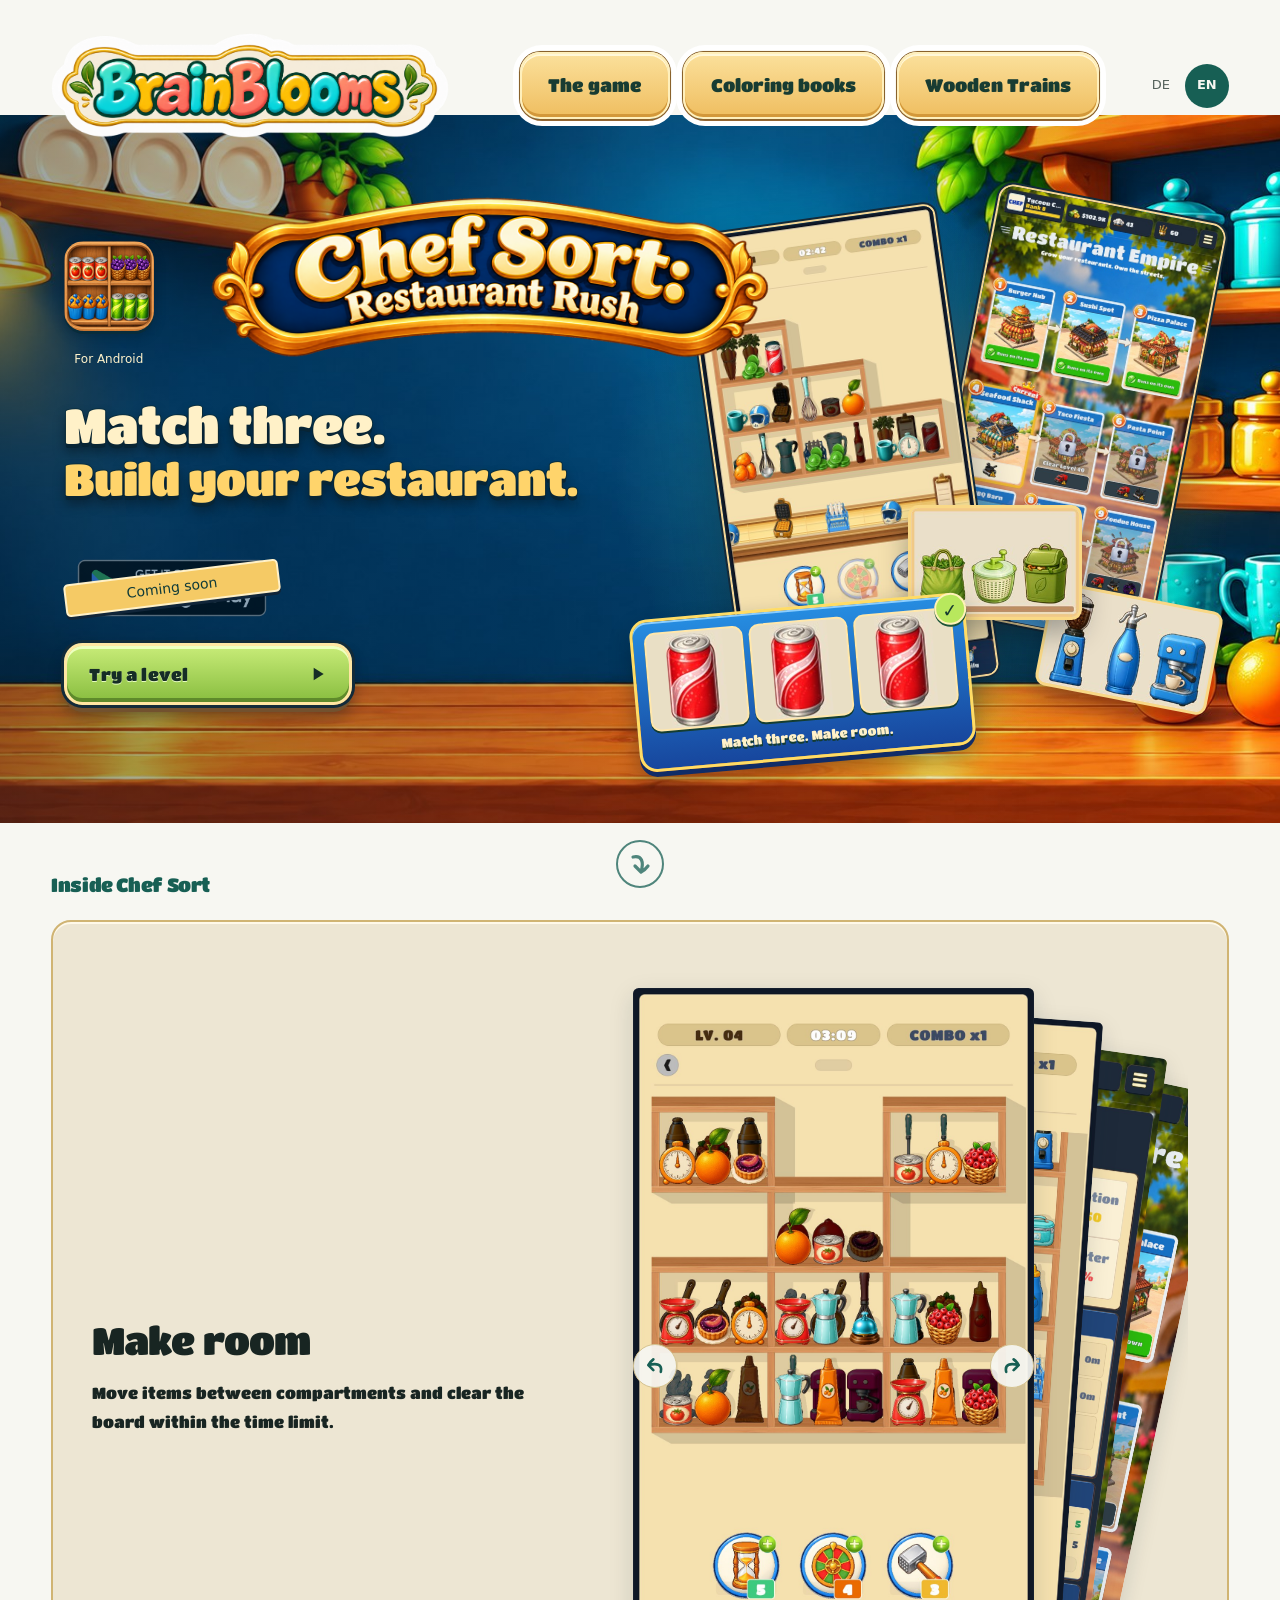
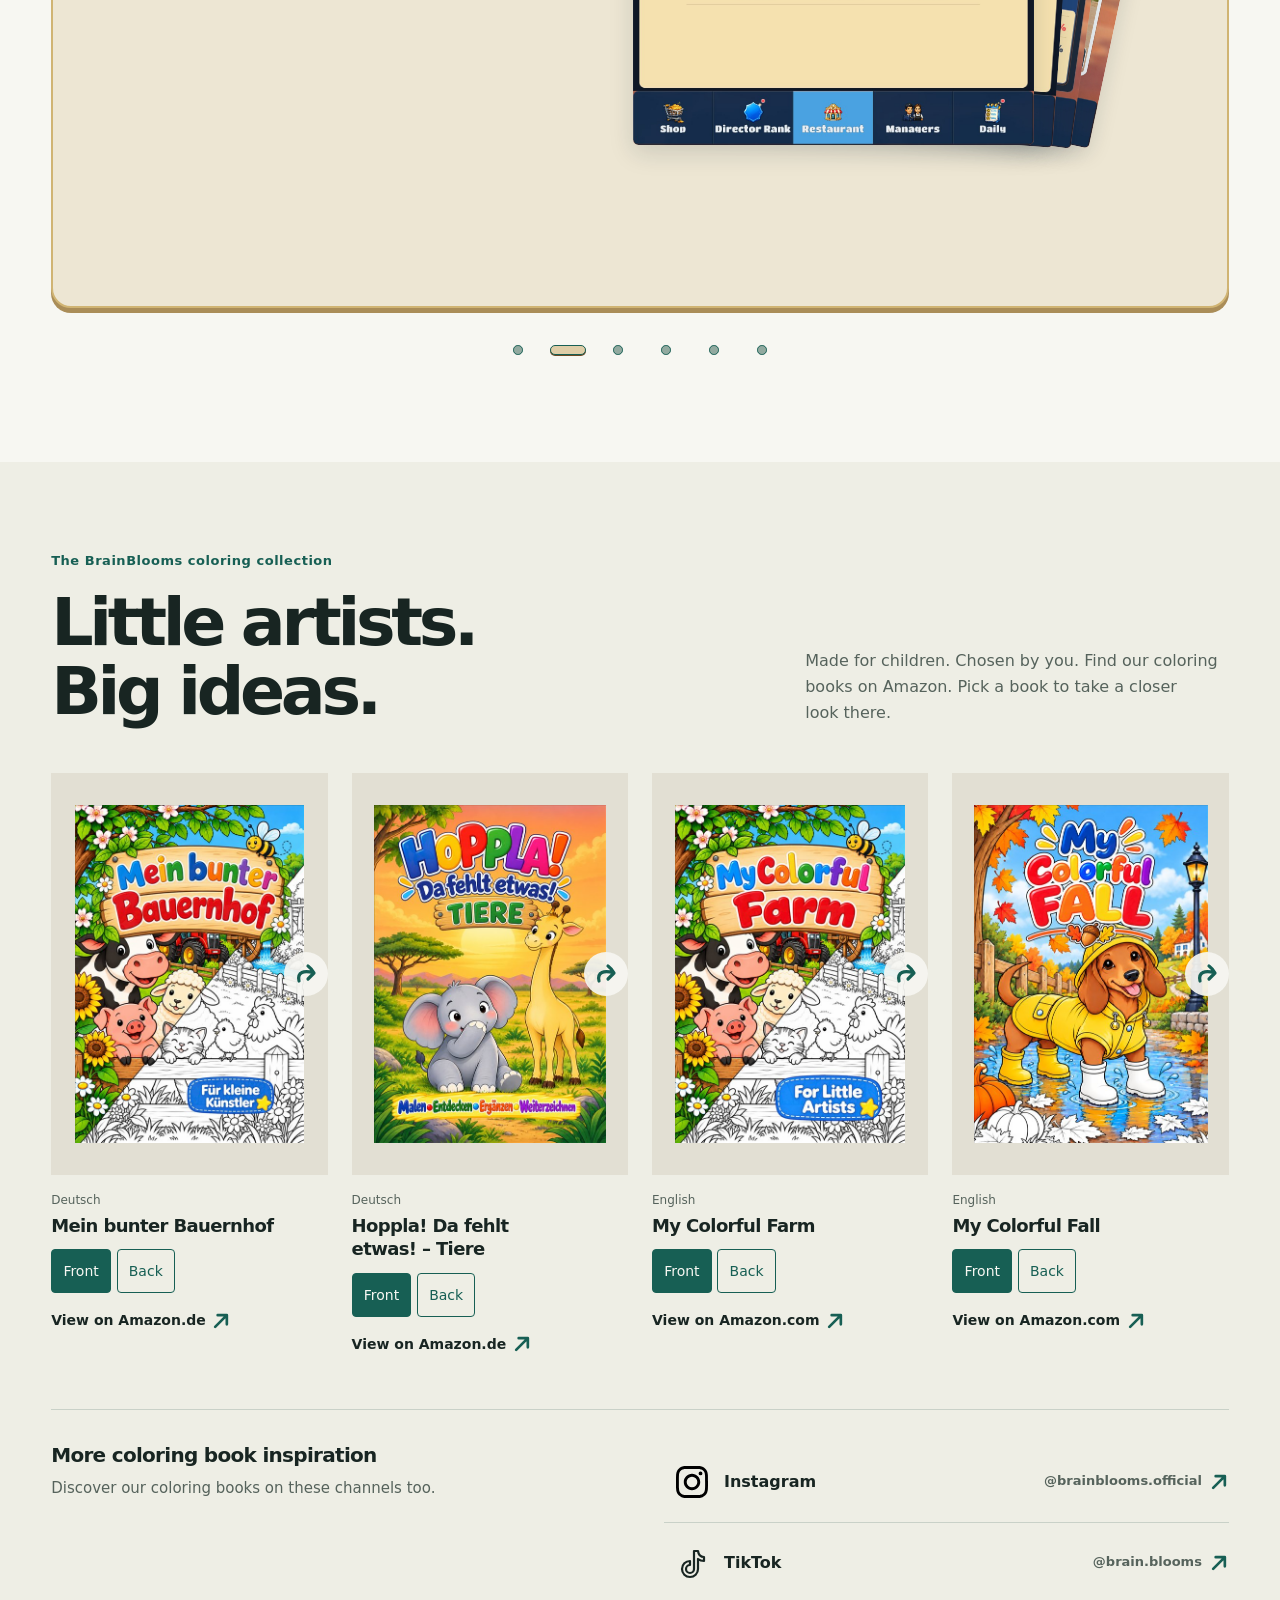
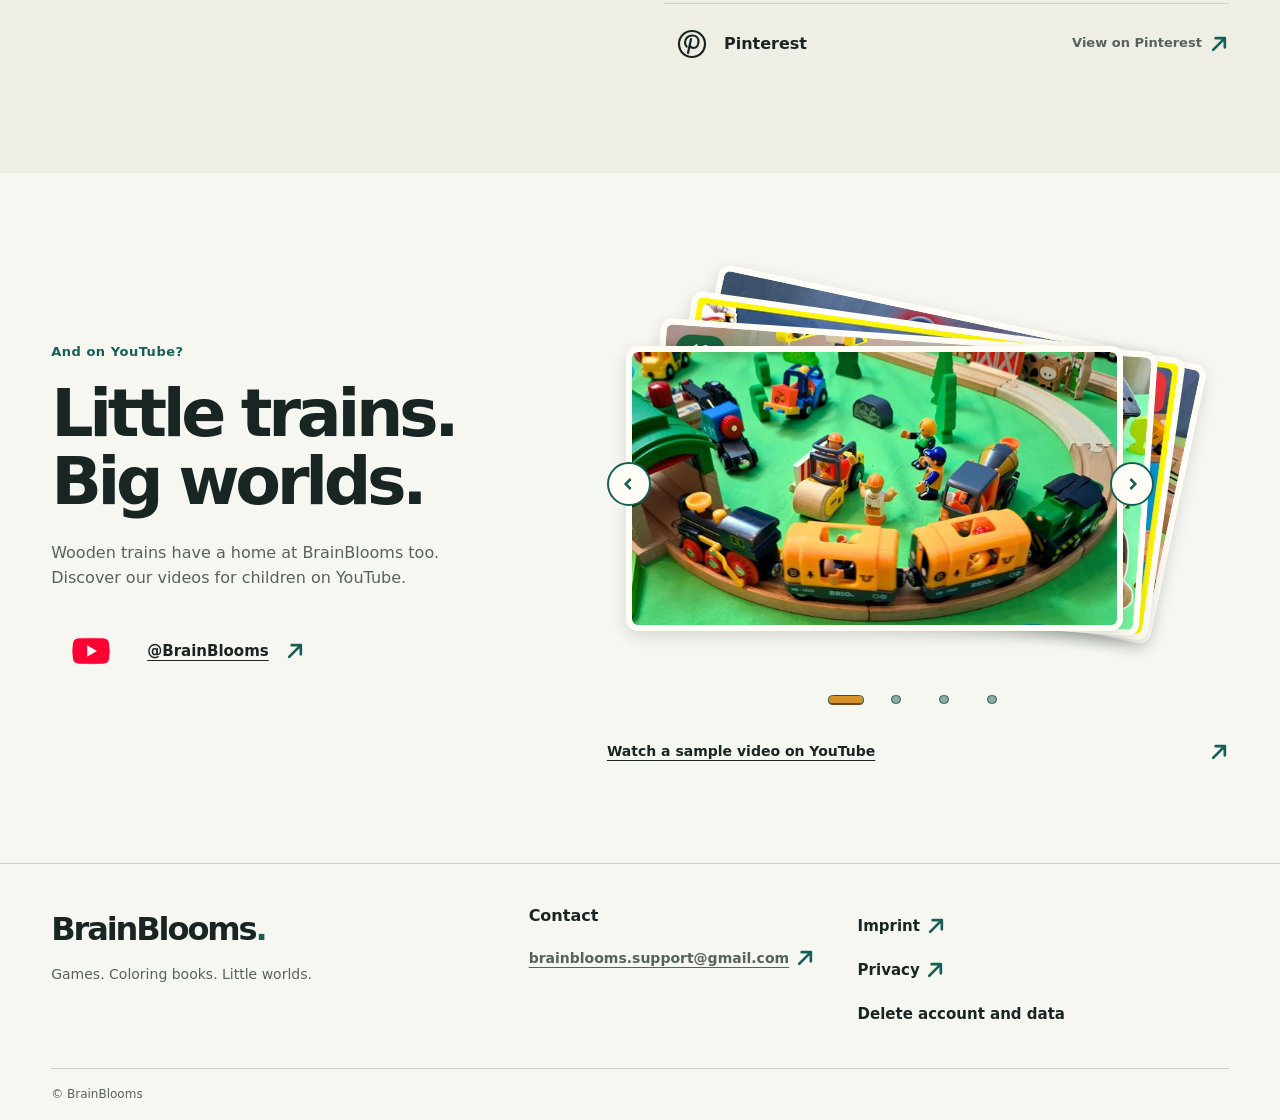
==== index.html @ 8b000f9c "Publish public website launch with privacy policy and refreshed game imagery" ====
<!doctype html>
<html lang="de">
<head>
  <meta charset="utf-8"><meta name="viewport" content="width=device-width, initial-scale=1">

  <meta name="description" content="BrainBlooms: Chef Sort: Restaurant Rush, Malbücher und Holzeisenbahnvideos.">
  <meta name="theme-color" content="#F7F7F2">
  <title>BrainBlooms – Spiele, Malbücher &amp; Videos</title>
  <script src="site-assets/language-preference.js?v=6e4a8bb40b"></script><link rel="stylesheet" href="site-assets/style.css?v=4a80e70e13"><link rel="stylesheet" href="site-assets/game-showcase.css?v=e27983bac5"><link rel="stylesheet" href="site-assets/game-ui.css?v=8d82de65f2"><script src="site-assets/language.js?v=7a1a17b407" defer></script><script src="site-assets/books.js?v=111619b588" defer></script><script src="site-assets/game-images.js?v=b083ee1e19" defer></script><script src="site-assets/game-showcase.js?v=68bdd2a86f" defer></script>


<link rel="stylesheet" href="site-assets/youtube-fan.css?v=e4c23b05ac"><link rel="icon" href="site-assets/favicon.ico" sizes="any"><link rel="icon" type="image/png" sizes="32x32" href="site-assets/images/chef-sort-app-icon-32.png"><link rel="icon" type="image/png" sizes="48x48" href="site-assets/images/chef-sort-app-icon-48.png"><link rel="apple-touch-icon" sizes="180x180" href="site-assets/images/chef-sort-app-icon-180.png"><meta property="og:type" content="website"><meta property="og:title" content="BrainBlooms - Chef Sort: Restaurant Rush"><meta property="og:url" content="https://brainblooms.de/"><meta property="og:image" content="https://brainblooms.de/site-assets/images/chef-sort-app-icon-512.png"><meta property="og:image:width" content="512"><meta property="og:image:height" content="512"><meta property="og:image:alt" content="Chef Sort: Restaurant Rush - App-Symbol"><link rel="canonical" href="https://brainblooms.de/"></head>
<body id="anfang">


  <a class="skip-link" href="#inhalt"><span data-lang="de">Zum Inhalt</span><span data-lang="en" lang="en" hidden>Skip to content</span></a>
  <nav class="page-jumps" aria-label="Seitensprünge" data-label-de="Seitensprünge" data-label-en="Page jumps" hidden>
    <a class="jump-circle" href="#anfang" aria-label="Zum Seitenanfang" data-label-de="Zum Seitenanfang" data-label-en="Go to the top of the page" title="Zum Seitenanfang" data-title-de="Zum Seitenanfang" data-title-en="Go to the top of the page"><svg class="icon" aria-hidden="true" focusable="false" xmlns="http://www.w3.org/2000/svg" viewBox="0 0 24 24" fill="none" stroke="currentColor" stroke-width="3.2" stroke-linecap="round" stroke-linejoin="round"><path d="M5 19C14 21 16 14 13 4M7 10Q10 7 13 4Q17 6 20 10"/></svg></a>
    <a class="jump-circle" href="#seitenende" aria-label="Zum Seitenende" data-label-de="Zum Seitenende" data-label-en="Go to the bottom of the page" title="Zum Seitenende" data-title-de="Zum Seitenende" data-title-en="Go to the bottom of the page"><svg class="icon" aria-hidden="true" focusable="false" xmlns="http://www.w3.org/2000/svg" viewBox="0 0 24 24" fill="none" stroke="currentColor" stroke-width="3.2" stroke-linecap="round" stroke-linejoin="round"><path d="M5 5C14 3 16 10 13 20M7 14Q10 17 13 20Q17 18 20 14"/></svg></a>
  </nav>
  <header class="site-header wrap">
    <div class="wordmark has-wordmark-image"><img class="wordmark-image" src="site-assets/images/brainblooms-wordmark-white-outline-v2.png" width="720" height="159" alt="BrainBlooms"></div>
    <nav class="main-nav" aria-label="Hauptnavigation" data-label-de="Hauptnavigation" data-label-en="Main navigation"><a href="#spiel"><span data-lang="de">Das Spiel</span><span data-lang="en" lang="en" hidden>The game</span></a><a href="#malbuecher"><span data-lang="de">Malbücher</span><span data-lang="en" lang="en" hidden>Coloring books</span></a><a href="#youtube"><span data-lang="de">Holzzüge</span><span data-lang="en" lang="en" hidden>Wooden Trains</span></a></nav>
    <div class="language-switch" id="language-switch" role="group" aria-label="Sprache wählen" data-label-de="Sprache wählen" data-label-en="Choose language" hidden><button type="button" data-set-lang="de" aria-pressed="true" lang="de">DE<span class="sr-only"> – Deutsch</span></button><button type="button" data-set-lang="en" aria-pressed="false" lang="en">EN<span class="sr-only"> – English</span></button></div>
  </header>
  <main id="inhalt" tabindex="-1">
    <section class="game-section banner" id="spiel" aria-labelledby="game-title"><div class="copy"><div class="game-brand"><figure class="app-identity"><img class="game-app-icon" src="site-assets/images/chef-sort-app-icon-128.png" width="128" height="128" alt="Chef Sort - App-Symbol" data-alt-de="Chef Sort - App-Symbol" data-alt-en="Chef Sort app icon" decoding="async"><figcaption><span data-lang="de">Für Android</span><span data-lang="en" lang="en" hidden>For Android</span></figcaption></figure><img class="game-logo" src="site-assets/images/chef-sort-logo-1200.png" srcset="site-assets/images/chef-sort-logo-600.png 600w, site-assets/images/chef-sort-logo-1200.png 1200w" sizes="(max-width: 800px) 90vw, 52vw" width="1200" height="400" alt="Chef Sort: Restaurant Rush" fetchpriority="high"></div><h1 id="game-title"><span data-lang="de"><span class="headline-line">Drei gleiche.</span><span class="headline-line headline-accent">Dein Restaurant.</span></span><span data-lang="en" lang="en" hidden><span class="headline-line">Match three.</span><span class="headline-line headline-accent">Build your restaurant.</span></span></h1><div class="hero-breathing-room" aria-hidden="true"></div><div class="google-play-pending"><p class="google-play-note"><span data-lang="de">Demnächst</span><span data-lang="en" lang="en" hidden>Coming soon</span></p><img class="google-play-badge" src="site-assets/images/google-play-badge-de.png" data-src-de="site-assets/images/google-play-badge-de.png" data-src-en="site-assets/images/google-play-badge-en.png" width="646" height="250" alt="Jetzt bei Google Play" data-alt-de="Jetzt bei Google Play" data-alt-en="Get it on Google Play"></div><div class="hero-actions"><a class="button-link is-play" href="play/"><span data-lang="de">Level ausprobieren</span><span data-lang="en" lang="en" hidden>Try a level</span><svg class="icon" aria-hidden="true" focusable="false" xmlns="http://www.w3.org/2000/svg" viewBox="0 0 24 24" fill="currentColor"><path d="M8 4.5v15L20 12Z"/></svg></a></div></div><div class="scene" role="group" aria-label="Sortieransicht und Restaurantübersicht aus Chef Sort" data-label-de="Sortieransicht und Restaurantübersicht aus Chef Sort" data-label-en="Sorting view and restaurant overview from Chef Sort"><img class="shot back" src="site-assets/game/de-franchise-540.jpg" data-src-de="site-assets/game/de-franchise-540.jpg" data-src-en="site-assets/game/en-franchise-540.jpg" width="1080" height="2040" alt="" decoding="async"><a class="shot front game-view hero-game-view" href="site-assets/game/de-01-hero-1080.jpg" data-full-de="site-assets/game/de-01-hero-1080.jpg" data-full-en="site-assets/game/en-01-hero-1080.jpg" aria-label="Sortierrunde vergrößern" data-label-de="Sortierrunde vergrößern" data-label-en="Enlarge sorting round"><img class="game-screenshot" src="site-assets/game/de-01-hero-540.jpg" data-src-de="site-assets/game/de-01-hero-540.jpg" data-src-en="site-assets/game/en-01-hero-540.jpg" width="1080" height="2040" alt="Drei gleiche Gegenstände im Regal kombinieren" data-alt-de="Drei gleiche Gegenstände im Regal kombinieren" data-alt-en="Match three identical items on the shelves" decoding="async"></a><div class="match-trio"><div class="match-pieces" aria-hidden="true"><span class="match-piece"><svg xmlns="http://www.w3.org/2000/svg" viewBox="280 452 120 200" aria-hidden="true" focusable="false"><defs><clipPath id="hero-item-crop-1" clipPathUnits="userSpaceOnUse"><rect x="280" y="452" width="120" height="200"/></clipPath></defs><image href="site-assets/images/game-item-overview.jpg" width="2850" height="2850" clip-path="url(#hero-item-crop-1)"/></svg></span><span class="match-piece"><svg xmlns="http://www.w3.org/2000/svg" viewBox="280 452 120 200" aria-hidden="true" focusable="false"><defs><clipPath id="hero-item-crop-2" clipPathUnits="userSpaceOnUse"><rect x="280" y="452" width="120" height="200"/></clipPath></defs><image href="site-assets/images/game-item-overview.jpg" width="2850" height="2850" clip-path="url(#hero-item-crop-2)"/></svg></span><span class="match-piece"><svg xmlns="http://www.w3.org/2000/svg" viewBox="280 452 120 200" aria-hidden="true" focusable="false"><defs><clipPath id="hero-item-crop-3" clipPathUnits="userSpaceOnUse"><rect x="280" y="452" width="120" height="200"/></clipPath></defs><image href="site-assets/images/game-item-overview.jpg" width="2850" height="2850" clip-path="url(#hero-item-crop-3)"/></svg></span><span class="match-check">✓</span></div><p><span data-lang="de">Drei gleiche. Platz frei.</span><span data-lang="en" lang="en" hidden>Match three. Make room.</span></p></div><span class="item-card cool"><svg xmlns="http://www.w3.org/2000/svg" viewBox="1730 2525 490 295" aria-hidden="true" focusable="false"><defs><clipPath id="hero-item-crop-4" clipPathUnits="userSpaceOnUse"><rect x="1730" y="2525" width="490" height="295"/></clipPath></defs><image href="site-assets/images/game-item-overview.jpg" width="2850" height="2850" clip-path="url(#hero-item-crop-4)"/></svg></span><span class="item-card fresh"><svg xmlns="http://www.w3.org/2000/svg" viewBox="615 710 530 345" aria-hidden="true" focusable="false"><defs><clipPath id="hero-item-crop-5" clipPathUnits="userSpaceOnUse"><rect x="615" y="710" width="530" height="345"/></clipPath></defs><image href="site-assets/images/game-item-overview.jpg" width="2850" height="2850" clip-path="url(#hero-item-crop-5)"/></svg></span></div></section>
  <section class="gallery-section game-carousel-section wrap" id="einblicke" aria-labelledby="carousel-title">
    <header class="showcase-intro"><h2 id="carousel-title"><span data-lang="de">So spielt sich Chef Sort</span><span data-lang="en" lang="en" hidden>Inside Chef Sort</span></h2></header>
    <div class="game-carousel has-fan" data-showcase="carousel" role="region" aria-label="Spieleinblicke" data-label-de="Spieleinblicke" data-label-en="Gameplay highlights">
      <div class="carousel-layout">
        <div class="carousel-slides"><article class="carousel-slide" data-slide><div class="carousel-copy"><h3><span data-lang="de">Level 3 meistern</span><span data-lang="en" lang="en" hidden>Master level 3</span></h3><p><span data-lang="de">Neue Gegenstände und gesperrte Fächer bringen Abwechslung in deine Sortierrunden.</span><span data-lang="en" lang="en" hidden>New items and locked compartments bring variety to your sorting rounds.</span></p></div></article><article class="carousel-slide" data-slide><div class="carousel-copy"><h3><span data-lang="de">Platz schaffen</span><span data-lang="en" lang="en" hidden>Make room</span></h3><p><span data-lang="de">Verschiebe Gegenstände zwischen den Fächern und leere das Spielfeld innerhalb des Zeitlimits.</span><span data-lang="en" lang="en" hidden>Move items between compartments and clear the board within the time limit.</span></p></div></article><article class="carousel-slide" data-slide><div class="carousel-copy"><h3><span data-lang="de">Neue Regale entdecken</span><span data-lang="en" lang="en" hidden>Discover new shelves</span></h3><p><span data-lang="de">Unterschiedliche Regallayouts und Levelmechaniken bringen Abwechslung in deine Sortierrunden.</span><span data-lang="en" lang="en" hidden>Different shelf layouts and level mechanics bring variety to your sorting rounds.</span></p></div></article><article class="carousel-slide" data-slide><div class="carousel-copy"><h3><span data-lang="de">Restaurants entwickeln</span><span data-lang="en" lang="en" hidden>Develop your restaurants</span></h3><p><span data-lang="de">Schalte Restaurants frei, kaufe Upgrades und setze Manager ein. Erspielte Boni verbessern deine Restaurants zeitweise.</span><span data-lang="en" lang="en" hidden>Unlock restaurants, buy upgrades and assign managers. Earned bonuses temporarily improve your restaurants.</span></p></div></article><article class="carousel-slide" data-slide><div class="carousel-copy"><h3><span data-lang="de">Dein Restaurant-Imperium</span><span data-lang="en" lang="en" hidden>Your restaurant empire</span></h3><p><span data-lang="de">Entdecke deine Restaurants und sieh, welche Standorte du als Nächstes freischalten kannst.</span><span data-lang="en" lang="en" hidden>Explore your restaurants and see which locations you can unlock next.</span></p></div></article><article class="carousel-slide" data-slide><div class="carousel-copy"><h3><span data-lang="de">Die Welt der Gegenstände</span><span data-lang="en" lang="en" hidden>The world of items</span></h3><p><span data-lang="de">Entdecke die Gegenstände, die du in Chef Sort sortierst und kombinierst.</span><span data-lang="en" lang="en" hidden>Discover the items you sort and match in Chef Sort.</span></p></div></article></div>
        <div class="carousel-fan"><div class="stack-stage"><figure class="stack-card" data-card data-kind="screenshot"><a class="game-view" href="site-assets/game/de-level-03-1080.jpg" data-full-de="site-assets/game/de-level-03-1080.jpg" data-full-en="site-assets/game/en-level-03-1080.jpg" aria-label="Level 3 meistern – vergrößern" data-label-de="Level 3 meistern – vergrößern" data-label-en="Master level 3 – Enlarge"><img class="game-screenshot" src="site-assets/game/de-level-03-1080.jpg" data-src-de="site-assets/game/de-level-03-1080.jpg" data-src-en="site-assets/game/en-level-03-1080.jpg" width="1080" height="2040" alt="Level 3 meistern" data-alt-de="Level 3 meistern" data-alt-en="Master level 3" loading="lazy" decoding="async"></a><figcaption class="sr-only"><span data-lang="de">Level 3 meistern</span><span data-lang="en" lang="en" hidden>Master level 3</span></figcaption></figure><figure class="stack-card" data-card data-kind="screenshot"><a class="game-view" href="site-assets/game/de-02-sorting-1080.jpg" data-full-de="site-assets/game/de-02-sorting-1080.jpg" data-full-en="site-assets/game/en-02-sorting-1080.jpg" aria-label="Platz schaffen – vergrößern" data-label-de="Platz schaffen – vergrößern" data-label-en="Make room – Enlarge"><img class="game-screenshot" src="site-assets/game/de-02-sorting-1080.jpg" data-src-de="site-assets/game/de-02-sorting-1080.jpg" data-src-en="site-assets/game/en-02-sorting-1080.jpg" width="1080" height="2040" alt="Platz schaffen" data-alt-de="Platz schaffen" data-alt-en="Make room" loading="lazy" decoding="async"></a><figcaption class="sr-only"><span data-lang="de">Platz schaffen</span><span data-lang="en" lang="en" hidden>Make room</span></figcaption></figure><figure class="stack-card" data-card data-kind="screenshot"><a class="game-view" href="site-assets/game/de-03-gravity-1080.jpg" data-full-de="site-assets/game/de-03-gravity-1080.jpg" data-full-en="site-assets/game/en-03-gravity-1080.jpg" aria-label="Neue Regale entdecken – vergrößern" data-label-de="Neue Regale entdecken – vergrößern" data-label-en="Discover new shelves – Enlarge"><img class="game-screenshot" src="site-assets/game/de-03-gravity-1080.jpg" data-src-de="site-assets/game/de-03-gravity-1080.jpg" data-src-en="site-assets/game/en-03-gravity-1080.jpg" width="1080" height="2040" alt="Neue Regale entdecken" data-alt-de="Neue Regale entdecken" data-alt-en="Discover new shelves" loading="lazy" decoding="async"></a><figcaption class="sr-only"><span data-lang="de">Neue Regale entdecken</span><span data-lang="en" lang="en" hidden>Discover new shelves</span></figcaption></figure><figure class="stack-card" data-card data-kind="screenshot"><a class="game-view" href="site-assets/game/de-04-burger-restaurant-1080.jpg" data-full-de="site-assets/game/de-04-burger-restaurant-1080.jpg" data-full-en="site-assets/game/en-04-burger-restaurant-1080.jpg" aria-label="Restaurants entwickeln – vergrößern" data-label-de="Restaurants entwickeln – vergrößern" data-label-en="Develop your restaurants – Enlarge"><img class="game-screenshot" src="site-assets/game/de-04-burger-restaurant-1080.jpg" data-src-de="site-assets/game/de-04-burger-restaurant-1080.jpg" data-src-en="site-assets/game/en-04-burger-restaurant-1080.jpg" width="1080" height="2040" alt="Restaurants entwickeln" data-alt-de="Restaurants entwickeln" data-alt-en="Develop your restaurants" loading="lazy" decoding="async"></a><figcaption class="sr-only"><span data-lang="de">Restaurants entwickeln</span><span data-lang="en" lang="en" hidden>Develop your restaurants</span></figcaption></figure><figure class="stack-card" data-card data-kind="screenshot"><a class="game-view" href="site-assets/game/de-franchise-1080.jpg" data-full-de="site-assets/game/de-franchise-1080.jpg" data-full-en="site-assets/game/en-franchise-1080.jpg" aria-label="Dein Restaurant-Imperium – vergrößern" data-label-de="Dein Restaurant-Imperium – vergrößern" data-label-en="Your restaurant empire – Enlarge"><img class="game-screenshot" src="site-assets/game/de-franchise-1080.jpg" data-src-de="site-assets/game/de-franchise-1080.jpg" data-src-en="site-assets/game/en-franchise-1080.jpg" width="1080" height="2040" alt="Dein Restaurant-Imperium" data-alt-de="Dein Restaurant-Imperium" data-alt-en="Your restaurant empire" loading="lazy" decoding="async"></a><figcaption class="sr-only"><span data-lang="de">Dein Restaurant-Imperium</span><span data-lang="en" lang="en" hidden>Your restaurant empire</span></figcaption></figure><figure class="stack-card item-overview" data-card data-kind="overview"><a class="game-view" href="site-assets/images/game-item-overview.jpg" data-full-de="site-assets/images/game-item-overview.jpg" data-full-en="site-assets/images/game-item-overview.jpg" aria-label="Die Welt der Gegenstände" data-label-de="Die Welt der Gegenstände" data-label-en="The world of items"><img class="game-screenshot" src="site-assets/images/game-item-overview.jpg" data-src-de="site-assets/images/game-item-overview.jpg" data-src-en="site-assets/images/game-item-overview.jpg" width="1600" height="1600" alt="Die Welt der Gegenstände" data-alt-de="Die Welt der Gegenstände" data-alt-en="The world of items" loading="lazy" decoding="async"></a><figcaption class="sr-only"><span data-lang="de">Die Welt der Gegenstände</span><span data-lang="en" lang="en" hidden>The world of items</span></figcaption></figure><div class="showcase-image-controls" hidden><button class="showcase-prev" type="button" data-step="-1" aria-label="Vorheriges Bild" data-label-de="Vorheriges Bild" data-label-en="Previous image"><svg class="icon" aria-hidden="true" focusable="false" xmlns="http://www.w3.org/2000/svg" viewBox="0 0 24 24" fill="none" stroke="currentColor" stroke-width="3.2" stroke-linecap="round" stroke-linejoin="round"><path d="M5 19C14 21 16 14 13 4M7 10Q10 7 13 4Q17 6 20 10"/></svg></button><button class="showcase-next" type="button" data-step="1" aria-label="Nächstes Bild" data-label-de="Nächstes Bild" data-label-en="Next image"><svg class="icon" aria-hidden="true" focusable="false" xmlns="http://www.w3.org/2000/svg" viewBox="0 0 24 24" fill="none" stroke="currentColor" stroke-width="3.2" stroke-linecap="round" stroke-linejoin="round"><path d="M5 19C14 21 16 14 13 4M7 10Q10 7 13 4Q17 6 20 10"/></svg></button></div></div></div>
      </div><span class="sr-only" data-count role="status"></span>
      <div class="showcase-dots" hidden><button type="button" data-go="0" aria-label="Bild 1: Level 3 meistern" data-label-de="Bild 1: Level 3 meistern" data-label-en="Image 1: Master level 3"><span aria-hidden="true"></span></button><button type="button" data-go="1" aria-label="Bild 2: Platz schaffen" data-label-de="Bild 2: Platz schaffen" data-label-en="Image 2: Make room"><span aria-hidden="true"></span></button><button type="button" data-go="2" aria-label="Bild 3: Neue Regale entdecken" data-label-de="Bild 3: Neue Regale entdecken" data-label-en="Image 3: Discover new shelves"><span aria-hidden="true"></span></button><button type="button" data-go="3" aria-label="Bild 4: Restaurants entwickeln" data-label-de="Bild 4: Restaurants entwickeln" data-label-en="Image 4: Develop your restaurants"><span aria-hidden="true"></span></button><button type="button" data-go="4" aria-label="Bild 5: Dein Restaurant-Imperium" data-label-de="Bild 5: Dein Restaurant-Imperium" data-label-en="Image 5: Your restaurant empire"><span aria-hidden="true"></span></button><button type="button" data-go="5" aria-label="Bild 6: Die Welt der Gegenstände" data-label-de="Bild 6: Die Welt der Gegenstände" data-label-en="Image 6: The world of items"><span aria-hidden="true"></span></button></div>
    </div>
  </section><section class="books-section" id="malbuecher" aria-labelledby="books-title"><div class="wrap">
      <div class="section-intro"><div><p class="section-label"><span data-lang="de">Die Malbuchwelt von BrainBlooms</span><span data-lang="en" lang="en" hidden>The BrainBlooms coloring collection</span></p><h2 id="books-title"><span data-lang="de">Kleine Künstler.<br>Große Ideen.</span><span data-lang="en" lang="en" hidden>Little artists.<br>Big ideas.</span></h2></div><p class="intro-copy"><span data-lang="de">Für Kinder gemacht. Von dir entdeckt. Unsere Malbücher findest du auf Amazon – wähle ein Buch und schau es dir dort an.</span><span data-lang="en" lang="en" hidden>Made for children. Chosen by you. Find our coloring books on Amazon. Pick a book to take a closer look there.</span></p></div>
      <div class="book-spread"><article class="book-entry" data-book="farm-de" data-title="Mein bunter Bauernhof" data-side="front" aria-labelledby="title-farm-de">
    <div class="book-stage"><a class="book-view" href="site-assets/books/farm-de-front.jpg" aria-label="Mein bunter Bauernhof – Vorderseite vergrößern" data-label-de="Mein bunter Bauernhof – Vorderseite vergrößern" data-label-en="Mein bunter Bauernhof – Enlarge front cover"><img class="book-cover" src="site-assets/books/farm-de-front-thumb.jpg" width="476" height="700" loading="lazy" decoding="async" alt="Mein bunter Bauernhof – Vorderseite" data-alt-de="Mein bunter Bauernhof – Vorderseite" data-alt-en="Mein bunter Bauernhof – Front cover"></a><button type="button" class="book-image-arrow is-prev" data-book-step="-1" hidden aria-label="Vorherige Buchansicht" data-label-de="Vorherige Buchansicht" data-label-en="Previous cover view"><svg class="icon" aria-hidden="true" focusable="false" xmlns="http://www.w3.org/2000/svg" viewBox="0 0 24 24" fill="none" stroke="currentColor" stroke-width="3.2" stroke-linecap="round" stroke-linejoin="round"><path d="M5 19C14 21 16 14 13 4M7 10Q10 7 13 4Q17 6 20 10"/></svg></button><button type="button" class="book-image-arrow is-next" data-book-step="1" hidden aria-label="Nächste Buchansicht" data-label-de="Nächste Buchansicht" data-label-en="Next cover view"><svg class="icon" aria-hidden="true" focusable="false" xmlns="http://www.w3.org/2000/svg" viewBox="0 0 24 24" fill="none" stroke="currentColor" stroke-width="3.2" stroke-linecap="round" stroke-linejoin="round"><path d="M5 19C14 21 16 14 13 4M7 10Q10 7 13 4Q17 6 20 10"/></svg></button></div>
    <p class="book-language">Deutsch</p><h3 id="title-farm-de">Mein bunter Bauernhof</h3>
    <div class="book-face-controls" role="group" aria-label="Buchansicht wählen" data-label-de="Buchansicht wählen" data-label-en="Choose cover view" hidden><button type="button" data-book-side="front" aria-pressed="true"><span data-lang="de">Vorne</span><span data-lang="en" lang="en" hidden>Front</span></button><button type="button" data-book-side="back" aria-pressed="false"><span data-lang="de">Hinten</span><span data-lang="en" lang="en" hidden>Back</span></button></div>
    <p class="sr-only" data-current-side role="status" hidden></p>
    <a class="book-link" href="https://www.amazon.de/dp/B0HKRVNMDD" rel="noreferrer"><span class="book-action"><span><span data-lang="de">Auf Amazon.de ansehen</span><span data-lang="en" lang="en" hidden>View on Amazon.de</span></span><svg class="icon" aria-hidden="true" focusable="false" xmlns="http://www.w3.org/2000/svg" viewBox="0 0 24 24" fill="none" stroke="currentColor" stroke-width="3.2" stroke-linecap="round" stroke-linejoin="round"><path d="M5 19 19 5M8 5h11v11"/></svg></span></a>
  </article>
<article class="book-entry" data-book="animals-de" data-title="Hoppla! Da fehlt etwas! – Tiere" data-side="front" aria-labelledby="title-animals-de">
    <div class="book-stage"><a class="book-view" href="site-assets/books/animals-de-front.jpg" aria-label="Hoppla! Da fehlt etwas! – Tiere – Vorderseite vergrößern" data-label-de="Hoppla! Da fehlt etwas! – Tiere – Vorderseite vergrößern" data-label-en="Hoppla! Da fehlt etwas! – Tiere – Enlarge front cover"><img class="book-cover" src="site-assets/books/animals-de-front-thumb.jpg" width="481" height="700" loading="lazy" decoding="async" alt="Hoppla! Da fehlt etwas! – Tiere – Vorderseite" data-alt-de="Hoppla! Da fehlt etwas! – Tiere – Vorderseite" data-alt-en="Hoppla! Da fehlt etwas! – Tiere – Front cover"></a><button type="button" class="book-image-arrow is-prev" data-book-step="-1" hidden aria-label="Vorherige Buchansicht" data-label-de="Vorherige Buchansicht" data-label-en="Previous cover view"><svg class="icon" aria-hidden="true" focusable="false" xmlns="http://www.w3.org/2000/svg" viewBox="0 0 24 24" fill="none" stroke="currentColor" stroke-width="3.2" stroke-linecap="round" stroke-linejoin="round"><path d="M5 19C14 21 16 14 13 4M7 10Q10 7 13 4Q17 6 20 10"/></svg></button><button type="button" class="book-image-arrow is-next" data-book-step="1" hidden aria-label="Nächste Buchansicht" data-label-de="Nächste Buchansicht" data-label-en="Next cover view"><svg class="icon" aria-hidden="true" focusable="false" xmlns="http://www.w3.org/2000/svg" viewBox="0 0 24 24" fill="none" stroke="currentColor" stroke-width="3.2" stroke-linecap="round" stroke-linejoin="round"><path d="M5 19C14 21 16 14 13 4M7 10Q10 7 13 4Q17 6 20 10"/></svg></button></div>
    <p class="book-language">Deutsch</p><h3 id="title-animals-de">Hoppla! Da fehlt etwas! – Tiere</h3>
    <div class="book-face-controls" role="group" aria-label="Buchansicht wählen" data-label-de="Buchansicht wählen" data-label-en="Choose cover view" hidden><button type="button" data-book-side="front" aria-pressed="true"><span data-lang="de">Vorne</span><span data-lang="en" lang="en" hidden>Front</span></button><button type="button" data-book-side="back" aria-pressed="false"><span data-lang="de">Hinten</span><span data-lang="en" lang="en" hidden>Back</span></button></div>
    <p class="sr-only" data-current-side role="status" hidden></p>
    <a class="book-link" href="https://www.amazon.de/dp/B0HL6QCTC6" rel="noreferrer"><span class="book-action"><span><span data-lang="de">Auf Amazon.de ansehen</span><span data-lang="en" lang="en" hidden>View on Amazon.de</span></span><svg class="icon" aria-hidden="true" focusable="false" xmlns="http://www.w3.org/2000/svg" viewBox="0 0 24 24" fill="none" stroke="currentColor" stroke-width="3.2" stroke-linecap="round" stroke-linejoin="round"><path d="M5 19 19 5M8 5h11v11"/></svg></span></a>
  </article>
<article class="book-entry" data-book="farm-en" data-title="My Colorful Farm" data-side="front" aria-labelledby="title-farm-en">
    <div class="book-stage"><a class="book-view" href="site-assets/books/farm-en-front.jpg" aria-label="My Colorful Farm – Vorderseite vergrößern" data-label-de="My Colorful Farm – Vorderseite vergrößern" data-label-en="My Colorful Farm – Enlarge front cover"><img class="book-cover" src="site-assets/books/farm-en-front-thumb.jpg" width="476" height="700" loading="lazy" decoding="async" alt="My Colorful Farm – Vorderseite" data-alt-de="My Colorful Farm – Vorderseite" data-alt-en="My Colorful Farm – Front cover"></a><button type="button" class="book-image-arrow is-prev" data-book-step="-1" hidden aria-label="Vorherige Buchansicht" data-label-de="Vorherige Buchansicht" data-label-en="Previous cover view"><svg class="icon" aria-hidden="true" focusable="false" xmlns="http://www.w3.org/2000/svg" viewBox="0 0 24 24" fill="none" stroke="currentColor" stroke-width="3.2" stroke-linecap="round" stroke-linejoin="round"><path d="M5 19C14 21 16 14 13 4M7 10Q10 7 13 4Q17 6 20 10"/></svg></button><button type="button" class="book-image-arrow is-next" data-book-step="1" hidden aria-label="Nächste Buchansicht" data-label-de="Nächste Buchansicht" data-label-en="Next cover view"><svg class="icon" aria-hidden="true" focusable="false" xmlns="http://www.w3.org/2000/svg" viewBox="0 0 24 24" fill="none" stroke="currentColor" stroke-width="3.2" stroke-linecap="round" stroke-linejoin="round"><path d="M5 19C14 21 16 14 13 4M7 10Q10 7 13 4Q17 6 20 10"/></svg></button></div>
    <p class="book-language">English</p><h3 id="title-farm-en">My Colorful Farm</h3>
    <div class="book-face-controls" role="group" aria-label="Buchansicht wählen" data-label-de="Buchansicht wählen" data-label-en="Choose cover view" hidden><button type="button" data-book-side="front" aria-pressed="true"><span data-lang="de">Vorne</span><span data-lang="en" lang="en" hidden>Front</span></button><button type="button" data-book-side="back" aria-pressed="false"><span data-lang="de">Hinten</span><span data-lang="en" lang="en" hidden>Back</span></button></div>
    <p class="sr-only" data-current-side role="status" hidden></p>
    <a class="book-link" href="https://www.amazon.com/dp/B0HN29BR28" rel="noreferrer"><span class="book-action"><span><span data-lang="de">Auf Amazon.com ansehen</span><span data-lang="en" lang="en" hidden>View on Amazon.com</span></span><svg class="icon" aria-hidden="true" focusable="false" xmlns="http://www.w3.org/2000/svg" viewBox="0 0 24 24" fill="none" stroke="currentColor" stroke-width="3.2" stroke-linecap="round" stroke-linejoin="round"><path d="M5 19 19 5M8 5h11v11"/></svg></span></a>
  </article>
<article class="book-entry" data-book="fall-en" data-title="My Colorful Fall" data-side="front" aria-labelledby="title-fall-en">
    <div class="book-stage"><a class="book-view" href="site-assets/books/fall-en-front.jpg" aria-label="My Colorful Fall – Vorderseite vergrößern" data-label-de="My Colorful Fall – Vorderseite vergrößern" data-label-en="My Colorful Fall – Enlarge front cover"><img class="book-cover" src="site-assets/books/fall-en-front-thumb.jpg" width="485" height="700" loading="lazy" decoding="async" alt="My Colorful Fall – Vorderseite" data-alt-de="My Colorful Fall – Vorderseite" data-alt-en="My Colorful Fall – Front cover"></a><button type="button" class="book-image-arrow is-prev" data-book-step="-1" hidden aria-label="Vorherige Buchansicht" data-label-de="Vorherige Buchansicht" data-label-en="Previous cover view"><svg class="icon" aria-hidden="true" focusable="false" xmlns="http://www.w3.org/2000/svg" viewBox="0 0 24 24" fill="none" stroke="currentColor" stroke-width="3.2" stroke-linecap="round" stroke-linejoin="round"><path d="M5 19C14 21 16 14 13 4M7 10Q10 7 13 4Q17 6 20 10"/></svg></button><button type="button" class="book-image-arrow is-next" data-book-step="1" hidden aria-label="Nächste Buchansicht" data-label-de="Nächste Buchansicht" data-label-en="Next cover view"><svg class="icon" aria-hidden="true" focusable="false" xmlns="http://www.w3.org/2000/svg" viewBox="0 0 24 24" fill="none" stroke="currentColor" stroke-width="3.2" stroke-linecap="round" stroke-linejoin="round"><path d="M5 19C14 21 16 14 13 4M7 10Q10 7 13 4Q17 6 20 10"/></svg></button></div>
    <p class="book-language">English</p><h3 id="title-fall-en">My Colorful Fall</h3>
    <div class="book-face-controls" role="group" aria-label="Buchansicht wählen" data-label-de="Buchansicht wählen" data-label-en="Choose cover view" hidden><button type="button" data-book-side="front" aria-pressed="true"><span data-lang="de">Vorne</span><span data-lang="en" lang="en" hidden>Front</span></button><button type="button" data-book-side="back" aria-pressed="false"><span data-lang="de">Hinten</span><span data-lang="en" lang="en" hidden>Back</span></button></div>
    <p class="sr-only" data-current-side role="status" hidden></p>
    <a class="book-link" href="https://www.amazon.com/dp/B0HKL1ZL3P" rel="noreferrer"><span class="book-action"><span><span data-lang="de">Auf Amazon.com ansehen</span><span data-lang="en" lang="en" hidden>View on Amazon.com</span></span><svg class="icon" aria-hidden="true" focusable="false" xmlns="http://www.w3.org/2000/svg" viewBox="0 0 24 24" fill="none" stroke="currentColor" stroke-width="3.2" stroke-linecap="round" stroke-linejoin="round"><path d="M5 19 19 5M8 5h11v11"/></svg></span></a>
  </article></div>
      <aside class="social-section" aria-labelledby="social-title"><div><h3 id="social-title"><span data-lang="de">Noch mehr Malbuchideen</span><span data-lang="en" lang="en" hidden>More coloring book inspiration</span></h3><p><span data-lang="de">Entdecke unsere Malbücher auch auf diesen Kanälen.</span><span data-lang="en" lang="en" hidden>Discover our coloring books on these channels too.</span></p></div><ul class="channel-list"><li><a href="https://www.instagram.com/brainblooms.official/" rel="noreferrer"><span class="brand-label"><span class="brand-mark" aria-hidden="true"><img class="brand-icon" src="site-assets/icons/instagram-black.svg" width="1000" height="1000" alt=""></span><span>Instagram</span></span><span class="channel-handle">@brainblooms.official <svg class="icon" aria-hidden="true" focusable="false" xmlns="http://www.w3.org/2000/svg" viewBox="0 0 24 24" fill="none" stroke="currentColor" stroke-width="3.2" stroke-linecap="round" stroke-linejoin="round"><path d="M5 19 19 5M8 5h11v11"/></svg></span></a></li><li><a href="https://www.tiktok.com/@brain.blooms" rel="noreferrer"><span class="brand-label"><span class="brand-mark" aria-hidden="true"><svg class="brand-icon" aria-hidden="true" focusable="false" xmlns="http://www.w3.org/2000/svg" viewBox="0 0 32 32" fill="none" stroke="currentColor" stroke-width="2.2" stroke-linecap="round" stroke-linejoin="round">
  <!-- Own outline drawing for the TikTok profile reference; not an official brand asset. TikTok trademark rights remain with its owner. -->
  <path d="M18 4h4c.5 4 2.5 6 6 6v4c-2.5 0-4.5-.8-6-2v10a8 8 0 1 1-8-8v4a4 4 0 1 0 4 4Z"/>
</svg></span><span>TikTok</span></span><span class="channel-handle">@brain.blooms <svg class="icon" aria-hidden="true" focusable="false" xmlns="http://www.w3.org/2000/svg" viewBox="0 0 24 24" fill="none" stroke="currentColor" stroke-width="3.2" stroke-linecap="round" stroke-linejoin="round"><path d="M5 19 19 5M8 5h11v11"/></svg></span></a></li><li><a href="https://pin.it/5O5hcjmCQ" rel="noreferrer"><span class="brand-label"><span class="brand-mark" aria-hidden="true"><svg class="brand-icon" aria-hidden="true" focusable="false" xmlns="http://www.w3.org/2000/svg" viewBox="0 0 32 32" fill="none" stroke="currentColor" stroke-width="2.2" stroke-linecap="round" stroke-linejoin="round">
  <!-- Own outline drawing requested for the Pinterest reference; not an official brand asset. Pinterest trademark rights remain with its owner. -->
  <circle cx="16" cy="16" r="13"/>
  <path d="m12 25 3-14m-.9 7c.7 1.5 2 2 3.4 2 3.1 0 5-3.1 5-6.4 0-3.8-2.6-6.1-6.1-6.1-4.4 0-7.4 3-7.4 7 0 1.8.6 3.2 1.7 4.1"/>
</svg></span><span>Pinterest</span></span><span class="channel-handle"><span data-lang="de">Auf Pinterest ansehen</span><span data-lang="en" lang="en" hidden>View on Pinterest</span> <svg class="icon" aria-hidden="true" focusable="false" xmlns="http://www.w3.org/2000/svg" viewBox="0 0 24 24" fill="none" stroke="currentColor" stroke-width="3.2" stroke-linecap="round" stroke-linejoin="round"><path d="M5 19 19 5M8 5h11v11"/></svg></span></a></li></ul></aside>
    </div></section>
    <section class="youtube-section wrap" id="youtube" aria-labelledby="youtube-title">
      <div class="youtube-copy"><p class="section-label"><span data-lang="de">Und auf YouTube?</span><span data-lang="en" lang="en" hidden>And on YouTube?</span></p><h2 id="youtube-title"><span data-lang="de">Kleine Züge.<br>Große Welten.</span><span data-lang="en" lang="en" hidden>Little trains.<br>Big worlds.</span></h2><p class="intro-copy"><span data-lang="de">Bei BrainBlooms fahren auch Holzeisenbahnen. Entdecke unsere Videos für Kinder auf YouTube.</span><span data-lang="en" lang="en" hidden>Wooden trains have a home at BrainBlooms too. Discover our videos for children on YouTube.</span></p><a class="text-link" href="https://www.youtube.com/@BrainBlooms" rel="noreferrer"><span class="brand-mark" aria-hidden="true"><img class="brand-icon youtube-icon" src="site-assets/icons/youtube-red.png" width="1255" height="1075" alt=""></span><span>@BrainBlooms</span><svg class="icon" aria-hidden="true" focusable="false" xmlns="http://www.w3.org/2000/svg" viewBox="0 0 24 24" fill="none" stroke="currentColor" stroke-width="3.2" stroke-linecap="round" stroke-linejoin="round"><path d="M5 19 19 5M8 5h11v11"/></svg></a></div>
      <div class="youtube-fan" role="group" aria-label="Einblicke in unsere Holzeisenbahn-Videos" data-label-de="Einblicke in unsere Holzeisenbahn-Videos" data-label-en="Wooden railway video previews"><div class="youtube-fan-stage"><div class="youtube-fan-card" data-depth="0"><img src="site-assets/images/youtube-trains-25-640.jpg" srcset="site-assets/images/youtube-trains-25-640.jpg 640w, site-assets/images/youtube-trains-25-1280.jpg 1280w" sizes="(max-width: 800px) 78vw, 45vw" width="1280" height="720" loading="lazy" decoding="async" alt="Holzeisenbahn mit bunten Zügen und Baustellenfahrzeugen" data-alt-de="Holzeisenbahn mit bunten Zügen und Baustellenfahrzeugen" data-alt-en="Wooden railway with colorful trains and construction vehicles"></div><div class="youtube-fan-card" data-depth="1" aria-hidden="true"><img src="site-assets/images/youtube-trains-12min-640.jpg" srcset="site-assets/images/youtube-trains-12min-640.jpg 640w, site-assets/images/youtube-trains-12min-1280.jpg 1280w" sizes="(max-width: 800px) 78vw, 45vw" width="1280" height="720" loading="lazy" decoding="async" alt="Holzeisenbahn mit roter Brücke, Kran und Polizeistation" data-alt-de="Holzeisenbahn mit roter Brücke, Kran und Polizeistation" data-alt-en="Wooden railway with a red bridge, crane and police station"></div><div class="youtube-fan-card" data-depth="2" aria-hidden="true"><img src="site-assets/images/youtube-trains-13-640.jpg" srcset="site-assets/images/youtube-trains-13-640.jpg 640w, site-assets/images/youtube-trains-13-1280.jpg 1280w" sizes="(max-width: 800px) 78vw, 45vw" width="1280" height="720" loading="lazy" decoding="async" alt="Holzzüge mit Güterwagen, ICE und Tunnel" data-alt-de="Holzzüge mit Güterwagen, ICE und Tunnel" data-alt-en="Wooden trains with freight cars, an ICE train and a tunnel"></div><div class="youtube-fan-card" data-depth="3" aria-hidden="true"><img src="site-assets/images/youtube-train-stunts-640.jpg" srcset="site-assets/images/youtube-train-stunts-640.jpg 640w, site-assets/images/youtube-train-stunts-1280.jpg 1280w" sizes="(max-width: 800px) 78vw, 45vw" width="1280" height="720" loading="lazy" decoding="async" alt="Train Stunts: Holzzug bei einem Sprung über die Gleise" data-alt-de="Train Stunts: Holzzug bei einem Sprung über die Gleise" data-alt-en="Train Stunts: a wooden train jumping over the tracks"></div><button class="youtube-fan-control is-prev" type="button" data-youtube-step="-1" aria-label="Vorheriges Bild" data-label-de="Vorheriges Bild" data-label-en="Previous image" hidden><svg viewBox="0 0 24 24" fill="none" stroke="currentColor" stroke-width="3" aria-hidden="true"><path d="m14 6-6 6 6 6"/></svg></button><button class="youtube-fan-control is-next" type="button" data-youtube-step="1" aria-label="Nächstes Bild" data-label-de="Nächstes Bild" data-label-en="Next image" hidden><svg viewBox="0 0 24 24" fill="none" stroke="currentColor" stroke-width="3" aria-hidden="true"><path d="m10 6 6 6-6 6"/></svg></button></div><div class="showcase-dots" hidden><button type="button" data-youtube-go="0" aria-pressed="true" aria-label="Bild 1: Holzeisenbahn mit bunten Zügen und Baustellenfahrzeugen" data-label-de="Bild 1: Holzeisenbahn mit bunten Zügen und Baustellenfahrzeugen" data-label-en="Image 1: Wooden railway with colorful trains and construction vehicles"><span aria-hidden="true"><span class="dot-progress"></span></span></button><button type="button" data-youtube-go="1" aria-pressed="false" aria-label="Bild 2: Holzeisenbahn mit roter Brücke, Kran und Polizeistation" data-label-de="Bild 2: Holzeisenbahn mit roter Brücke, Kran und Polizeistation" data-label-en="Image 2: Wooden railway with a red bridge, crane and police station"><span aria-hidden="true"><span class="dot-progress"></span></span></button><button type="button" data-youtube-go="2" aria-pressed="false" aria-label="Bild 3: Holzzüge mit Güterwagen, ICE und Tunnel" data-label-de="Bild 3: Holzzüge mit Güterwagen, ICE und Tunnel" data-label-en="Image 3: Wooden trains with freight cars, an ICE train and a tunnel"><span aria-hidden="true"><span class="dot-progress"></span></span></button><button type="button" data-youtube-go="3" aria-pressed="false" aria-label="Bild 4: Train Stunts: Holzzug bei einem Sprung über die Gleise" data-label-de="Bild 4: Train Stunts: Holzzug bei einem Sprung über die Gleise" data-label-en="Image 4: Train Stunts: a wooden train jumping over the tracks"><span aria-hidden="true"><span class="dot-progress"></span></span></button></div><p class="sr-only" data-youtube-status aria-live="polite" aria-atomic="true"></p><a class="youtube-action youtube-fan-link" href="https://youtu.be/R9Y5QX8LZ1w" rel="noreferrer"><span><span data-lang="de">Beispielvideo auf YouTube ansehen</span><span data-lang="en" lang="en" hidden>Watch a sample video on YouTube</span></span><svg class="icon" aria-hidden="true" focusable="false" xmlns="http://www.w3.org/2000/svg" viewBox="0 0 24 24" fill="none" stroke="currentColor" stroke-width="3.2" stroke-linecap="round" stroke-linejoin="round"><path d="M5 19 19 5M8 5h11v11"/></svg></a></div>
    </section>
  <dialog class="book-dialog" id="book-dialog" aria-labelledby="book-dialog-title"><h2 class="sr-only" id="book-dialog-title"></h2><div class="book-dialog-dismiss"><button type="button" id="book-dialog-close" aria-label="Großansicht schließen" data-label-de="Großansicht schließen" data-label-en="Close enlarged view" title="Schließen" data-title-de="Schließen" data-title-en="Close"><svg class="icon" aria-hidden="true" focusable="false" xmlns="http://www.w3.org/2000/svg" viewBox="0 0 24 24" fill="none" stroke="currentColor" stroke-width="3.2" stroke-linecap="round" stroke-linejoin="round"><path d="M5 5C8 6 15 18 19 19M19 5C15 7 9 17 5 19"/></svg></button></div><div class="book-dialog-gallery"><div class="book-dialog-image" id="book-dialog-image"></div><button type="button" class="book-image-arrow is-prev" data-dialog-step="-1" aria-label="Vorherige Buchansicht" data-label-de="Vorherige Buchansicht" data-label-en="Previous cover view"><svg class="icon" aria-hidden="true" focusable="false" xmlns="http://www.w3.org/2000/svg" viewBox="0 0 24 24" fill="none" stroke="currentColor" stroke-width="3.2" stroke-linecap="round" stroke-linejoin="round"><path d="M5 19C14 21 16 14 13 4M7 10Q10 7 13 4Q17 6 20 10"/></svg></button><button type="button" class="book-image-arrow is-next" data-dialog-step="1" aria-label="Nächste Buchansicht" data-label-de="Nächste Buchansicht" data-label-en="Next cover view"><svg class="icon" aria-hidden="true" focusable="false" xmlns="http://www.w3.org/2000/svg" viewBox="0 0 24 24" fill="none" stroke="currentColor" stroke-width="3.2" stroke-linecap="round" stroke-linejoin="round"><path d="M5 19C14 21 16 14 13 4M7 10Q10 7 13 4Q17 6 20 10"/></svg></button></div><p id="book-dialog-status" class="sr-only" role="status"></p></dialog>
  <dialog class="book-dialog" id="game-dialog" aria-labelledby="game-dialog-title"><h2 class="sr-only" id="game-dialog-title"></h2><div class="book-dialog-dismiss"><button type="button" id="game-dialog-close" aria-label="Grossansicht schliessen" data-label-de="Grossansicht schliessen" data-label-en="Close enlarged view"><svg class="icon" aria-hidden="true" focusable="false" xmlns="http://www.w3.org/2000/svg" viewBox="0 0 24 24" fill="none" stroke="currentColor" stroke-width="3.2" stroke-linecap="round" stroke-linejoin="round"><path d="M5 5C8 6 15 18 19 19M19 5C15 7 9 17 5 19"/></svg></button></div><div class="book-dialog-image" id="game-dialog-image"></div></dialog></main>
  <footer class="site-footer"><div class="wrap"><div class="footer-inner"><div><a class="wordmark" href="#anfang">BrainBlooms<span aria-hidden="true">.</span></a><p><span data-lang="de">Spiele. Malbücher. Kleine Welten.</span><span data-lang="en" lang="en" hidden>Games. Coloring books. Little worlds.</span></p></div><div class="contact-copy"><h2><span data-lang="de">Kontakt</span><span data-lang="en" lang="en" hidden>Contact</span></h2><p><a class="contact-email" href="mailto:brainblooms.support@gmail.com"><span>brainblooms.support@gmail.com</span><svg class="icon" aria-hidden="true" focusable="false" xmlns="http://www.w3.org/2000/svg" viewBox="0 0 24 24" fill="none" stroke="currentColor" stroke-width="3.2" stroke-linecap="round" stroke-linejoin="round"><path d="M5 19 19 5M8 5h11v11"/></svg></a></p></div><nav class="legal-nav" aria-label="Rechtliche Informationen" data-label-de="Rechtliche Informationen" data-label-en="Legal information"><a href="impressum/"><span data-lang="de">Impressum</span><span data-lang="en" lang="en" hidden>Imprint</span><svg class="icon" aria-hidden="true" focusable="false" xmlns="http://www.w3.org/2000/svg" viewBox="0 0 24 24" fill="none" stroke="currentColor" stroke-width="3.2" stroke-linecap="round" stroke-linejoin="round"><path d="M5 19 19 5M8 5h11v11"/></svg></a><a href="datenschutz-website/"><span data-lang="de">Datenschutz</span><span data-lang="en" lang="en" hidden>Privacy</span><svg class="icon" aria-hidden="true" focusable="false" xmlns="http://www.w3.org/2000/svg" viewBox="0 0 24 24" fill="none" stroke="currentColor" stroke-width="3.2" stroke-linecap="round" stroke-linejoin="round"><path d="M5 19 19 5M8 5h11v11"/></svg></a><!-- account-deletion-published:start --><a href="daten-loeschen/" data-lang="de">Konto und Daten löschen</a><a href="delete-data/" data-lang="en" lang="en" hidden>Delete account and data</a><!-- account-deletion-published:end --></nav></div><div class="footer-bottom" id="seitenende"><p>© BrainBlooms</p></div></div></footer>
  </div><!-- /preview-site -->
<script src="site-assets/youtube-fan.js?v=dbdda00d60" defer></script></body>
</html>
---- site-assets/style.css ----
@font-face { font-family: 'Titan One'; src: url('fonts/TitanOne-Regular.ttf') format('truetype'); font-weight: 400; font-style: normal; font-display: swap; }
:root {
  color-scheme: light;
  --bg: #f7f7f2; --ink: #182522; --accent: #175f54; --deep: #103f38;
  --muted: #56635c; --pale: #d2e0d5; --paper: #eeeee5; --line: #c9d1c8;
  --gold: #f1c469; --peach: #f1b494; --sage: #dce4d6; --lavender: #dedbea;
  --gutter: clamp(1.25rem, 4vw, 4.5rem);
  --ease-out: cubic-bezier(0.23, 1, 0.32, 1);
  --motion-fast: 140ms;
  --motion-press: 160ms;
  --motion-preview: 180ms;
}
* { box-sizing: border-box; }
html { scroll-behavior: auto; }
body { margin: 0; background: var(--bg); color: var(--ink); font: 1rem/1.6 system-ui, -apple-system, "Segoe UI", sans-serif; }
[id] { scroll-margin-top: 4.75rem; }
.page-jumps { position: fixed; z-index: 4; inset: 0; pointer-events: none; }
.jump-circle { position: absolute; left: 50%; transform: translateX(-50%); display: inline-flex; align-items: center; justify-content: center; width: 3rem; height: 3rem; min-width: 44px; min-height: 44px; border: 2px solid currentColor; border-radius: 50%; color: var(--accent); background: transparent; opacity: .75; pointer-events: auto; text-decoration: none; }
.jump-circle[href="#anfang"] { top: max(.75rem, env(safe-area-inset-top)); }
.jump-circle[href="#seitenende"] { bottom: max(.75rem, env(safe-area-inset-bottom)); }
.jump-circle[data-surface="dark"] { color: var(--bg); }
.jump-circle:focus-visible { opacity: 1; outline-color: currentColor; }
.jump-circle .icon { width: 1.5rem; height: 1.5rem; }
.jump-circle:active { opacity: 1; }
[hidden] { display: none !important; }
/* Apply English text immediately while deferred scripts finish initialization. */
html[lang="en"] [data-lang="de"] { display: none !important; }
html[lang="en"] [data-lang="en"][hidden] { display: revert !important; }
a { color: inherit; text-underline-offset: .25em; text-decoration-thickness: 1px; }
button { font: inherit; }
figure, p, h1, h2, h3 { margin: 0; }
figure, section, div, aside, nav, article, a { min-width: 0; }
h1, h2, h3 { overflow-wrap: anywhere; text-wrap: balance; }
p { text-wrap: pretty; }
:focus-visible { outline: 3px solid var(--accent); outline-offset: 5px; }
main:focus { outline: none; }
.wrap { width: min(100%, 100rem); margin-inline: auto; padding-inline: var(--gutter); }
.sr-only { position: absolute; width: 1px; height: 1px; padding: 0; margin: -1px; overflow: hidden; clip-path: inset(50%); white-space: nowrap; border: 0; }
.skip-link { position: absolute; top: .5rem; left: 1rem; z-index: 5; padding: .75rem 1rem; background: var(--bg); transform: translateY(-200%); }
.skip-link:focus { transform: none; }
.site-header { display: flex; flex-wrap: wrap; align-items: center; gap: .5rem 1.5rem; padding-block: 1rem; }
.wordmark { display: inline-flex; align-items: center; min-height: 44px; font-size: clamp(1.5rem, 2.5vw, 2rem); letter-spacing: -.065em; font-weight: 750; text-decoration: none; }
.wordmark > span { color: var(--accent); }
.icon { display: inline-block; width: 1.25rem; height: 1.25rem; flex: 0 0 auto; vertical-align: middle; }
.book-action > .icon, .youtube-action > .icon, .text-link > .icon, .channel-handle > .icon, .footer-bottom .icon { color: var(--accent); }
.brand-mark { display: inline-flex; justify-content: center; align-items: center; padding: .75rem; flex: 0 0 auto; }
.brand-icon { display: block; height: 2rem; width: auto; flex: 0 0 auto; }
.brand-icon.youtube-icon { height: 3rem; }
.brand-label { display: inline-flex; align-items: center; gap: .25rem; }
.contact-email { display: inline-flex; align-items: center; min-height: 44px; max-width: 100%; overflow-wrap: anywhere; }
.main-nav { display: flex; flex-wrap: wrap; order: 3; width: 100%; gap: .25rem 1.5rem; }
.main-nav a, .legal-nav a { display: inline-flex; align-items: center; min-width: 44px; min-height: 44px; padding-block: .5rem; font-size: .9375rem; text-decoration: none; }
.language-switch { display: flex; gap: .125rem; margin-left: auto; }
.language-switch button { min-width: 44px; min-height: 44px; padding: .25rem; border: 1px solid transparent; border-radius: 50%; background: transparent; color: var(--muted); font-size: .8125rem; cursor: pointer; }
.language-switch button[aria-pressed="true"] { background: var(--accent); color: var(--bg); font-weight: 700; }
.section-label { margin-bottom: 1rem; color: var(--accent); font-size: .8125rem; font-weight: 650; letter-spacing: .04em; }
.game-section { color: var(--bg); background: var(--deep); }
.game-section, .gallery-section, #game-dialog { font-family: 'Titan One', system-ui, sans-serif; font-synthesis: none; overflow-wrap: anywhere; }
:where(.game-section, .gallery-section, #game-dialog) :where(h1,h2,h3,p,a,span,button) { font-weight: 400; }
.game-section h1, .gallery-section h2 { line-height: 1.12; letter-spacing: -.02em; }
.game-section .game-subtitle { line-height: 1.12; letter-spacing: -.02em; }
.game-section :focus-visible { outline-color: var(--gold); }
.hero-layout { display: grid; gap: 2.75rem; padding-block: 3rem; }
.game-section .section-label { color: var(--gold); }
h1 { font-size: clamp(3.75rem, 8.5vw, 8rem); line-height: .92; letter-spacing: -.075em; font-weight: 750; }
.game-subtitle { display: block; margin-top: .3em; color: var(--gold); font-size: .64em; letter-spacing: -.055em; line-height: 1; }
.title-dot { color: var(--peach); }
.lead { max-width: 32rem; margin-top: 1.75rem; color: var(--pale); font-size: clamp(1rem, 1.4vw, 1.125rem); }
.release-status { display: flex; align-items: center; gap: .625rem; margin-top: 1.5rem; font-size: .875rem; font-weight: 550; }
.status-dot { flex: 0 0 auto; width: .45rem; height: .45rem; border-radius: 50%; background: var(--gold); }
.button-link { display: inline-flex; justify-content: space-between; align-items: center; gap: 1.5rem; max-width: 100%; min-height: 48px; margin-top: 1.25rem; padding: .8rem 1.1rem; border-radius: .25rem; background: var(--gold); color: var(--deep); font-size: .9375rem; font-weight: 650; text-decoration: none; }
.button-link > [data-lang] { min-width: 0; }
.hero-media { display: flex; flex-direction: column; padding: 0; background: transparent; border: 0; }
.media-topline { display: flex; justify-content: space-between; flex-wrap: wrap; gap: .5rem; padding-bottom: 1rem; font-size: .75rem; font-weight: 600; }
.hero-image-slot { position: relative; display: flex; width: 100%; min-height: 19rem; aspect-ratio: 5 / 4; padding: 2rem 1rem; background: var(--peach); color: var(--deep); border-radius: .2rem; }
.placeholder-center { display: flex; flex: 1; flex-direction: column; align-items: center; justify-content: center; gap: .75rem; text-align: center; }
.placeholder-label { display: block; font-size: clamp(1.5rem, 3vw, 2.7rem); line-height: 1.12; letter-spacing: -.05em; font-weight: 650; overflow-wrap: anywhere; }
.placeholder-detail { display: block; max-width: 24rem; font-size: .8125rem; line-height: 1.5; }
.slot-corner { position: absolute; top: .4rem; left: .7rem; font-size: 1.25rem; }
.corner-bottom { top: auto; left: auto; right: .7rem; bottom: .4rem; }
figcaption { padding-top: .8rem; color: var(--muted); font-size: .8125rem; }
.hero-media figcaption { color: var(--bg); }
.hero-foot { display: flex; justify-content: space-between; flex-wrap: wrap; gap: .5rem 2rem; padding-block: 1.2rem; border-top: 1px solid #537d71; color: var(--pale); font-size: .75rem; }
.gallery-section { padding-block: clamp(4rem, 7vw, 7rem); }
h2 { font-size: clamp(2.4rem, 5.2vw, 5rem); line-height: 1.03; letter-spacing: -.065em; font-weight: 650; }
.section-intro { display: grid; gap: 1.5rem; margin-bottom: 2.5rem; }
.intro-copy { max-width: 33rem; color: var(--muted); font-size: 1rem; }
.game-gallery { display: grid; gap: 2rem; }
.gallery-slot { display: flex; flex-direction: column; width: 100%; padding: 1.25rem; min-height: 17rem; background: var(--sage); border-radius: .25rem; }
.gallery-wide .gallery-slot { aspect-ratio: 16 / 10; }
.gallery-portrait .gallery-slot { background: var(--gold); aspect-ratio: 4 / 3; }
.image-index { align-self: flex-start; font-size: .75rem; font-weight: 650; }
.game-gallery .placeholder-label { font-size: clamp(1.5rem, 2.5vw, 2.5rem); }
.books-section { padding-block: clamp(4rem, 7vw, 7rem); background: var(--paper); }
.book-spread { display: grid; grid-template-columns: repeat(auto-fit, minmax(min(100%, 8.5rem), 1fr)); gap: 2rem 1.5rem; }
.book-link { display: block; min-width: 44px; min-height: 44px; text-decoration: none; }
.book-stage { display: flex; justify-content: center; align-items: center; padding: 1.75rem 1.25rem; background: #e2dfd3; }
.book-cover { display: flex; flex-direction: column; justify-content: space-between; width: 100%; min-height: 16rem; aspect-ratio: 3 / 4; padding: 1rem; background: var(--peach); border-left: .35rem solid rgb(24 37 34 / .16); box-shadow: .5rem .65rem 0 rgb(24 37 34 / .08); }
.book-entry:nth-child(2) .book-cover { background: var(--sage); }
.book-entry:nth-child(3) .book-cover { background: var(--lavender); }
.book-entry:nth-child(4) .book-cover { background: var(--gold); }
.cover-number { font-size: .75rem; font-weight: 650; }
.cover-copy { font-size: clamp(1.5rem, 2vw, 2rem); letter-spacing: -.045em; line-height: 1.15; font-weight: 650; overflow-wrap: anywhere; }
.cover-note { margin-top: 1rem; font-size: .75rem; }
.book-action { display: inline-flex; justify-content: flex-start; align-items: center; gap: .35rem; margin-top: 1rem; font-size: .875rem; font-weight: 600; }
.book-action > :last-child { flex-shrink: 0; }
.product-reference { display: block; margin-top: .25rem; font-size: .75rem; color: var(--muted); overflow-wrap: anywhere; }
.book-stage { position: relative; padding: 1rem; }
.book-stage .book-image-arrow, .book-dialog .book-image-arrow { position: absolute; top: 50%; transform: translateY(-50%); display: inline-flex; align-items: center; justify-content: center; width: 44px; height: 44px; min-width: 44px; min-height: 44px; padding: .5rem; border: 0; border-radius: 50%; color: var(--accent); background: rgb(247 247 242 / .92); cursor: pointer; }
.book-image-arrow.is-prev { left: 0; }
.book-image-arrow.is-next { right: 0; }
.book-image-arrow .icon { width: 1.5rem; height: 1.5rem; }
.book-image-arrow.is-prev .icon { transform: rotate(-90deg); }
.book-image-arrow.is-next .icon { transform: scaleX(-1) rotate(-90deg); }
.book-stage .book-image-arrow:active, .book-dialog .book-image-arrow:active { background: var(--gold); }
.book-view { position: relative; display: block; width: 100%; aspect-ratio: 7 / 10; min-height: 44px; cursor: zoom-in; }
.book-cover { position: absolute; inset: 0; display: block; width: 100%; height: 100%; min-height: 0; aspect-ratio: auto; padding: 0; border: 0; object-fit: contain; background: transparent !important; box-shadow: none; }
.book-language { margin-top: 1rem; color: var(--muted); font-size: .75rem; }
.book-entry h3 { margin-top: .25rem; font-size: 1.125rem; line-height: 1.3; }
.book-face-controls { display: flex; flex-wrap: wrap; gap: .35rem; margin-top: .75rem; }
.book-face-controls button, .book-dialog button { min-width: 44px; min-height: 44px; padding: .5rem .7rem; border: 1px solid var(--accent); border-radius: .25rem; background: transparent; color: var(--accent); font: inherit; font-size: .875rem; cursor: pointer; }
.book-face-controls button[aria-pressed="true"], .book-dialog-controls button[aria-pressed="true"] { color: var(--bg); background: var(--accent); }
.book-side-status { margin-top: .5rem; font-size: .75rem; color: var(--muted); }
.book-dialog-open { overflow: hidden; }
.game-dialog-open { overflow: hidden; }
.book-dialog { width: min(94vw, 60rem); max-width: 94vw; max-height: 94vh; max-height: 94dvh; padding: clamp(.75rem, 3vw, 1.25rem); border: 1px solid var(--line); border-radius: .5rem; background: var(--bg); color: var(--ink); }
.book-dialog::backdrop { background: rgb(16 63 56 / .75); }
.book-dialog-dismiss { position: sticky; top: 0; z-index: 2; display: flex; justify-content: flex-end; height: 0; pointer-events: none; }
.book-dialog #book-dialog-close, .book-dialog #game-dialog-close { display: inline-flex; align-items: center; justify-content: center; width: 44px; height: 44px; min-width: 44px; min-height: 44px; padding: .5rem; border: 0; border-radius: 50%; color: var(--accent); background: rgb(247 247 242 / .92); pointer-events: auto; }
#book-dialog-close .icon, #game-dialog-close .icon { width: 1.5rem; height: 1.5rem; }
.book-dialog #book-dialog-close:active, .book-dialog #game-dialog-close:active { background: var(--gold); }
.book-dialog-image img { display: block; width: min(100%, 34rem); height: auto; margin-inline: auto; }
.book-dialog-gallery { position: relative; width: min(100%, 38rem); margin-inline: auto; }
.book-dialog-controls { display: flex; flex-wrap: wrap; justify-content: center; gap: .5rem; margin-top: 1rem; }
#book-dialog-status { text-align: center; margin-top: .75rem; font-size: .875rem; }
h3 { font-size: 1.25rem; line-height: 1.3; font-weight: 650; letter-spacing: -.035em; }
.social-section { display: grid; gap: 1.5rem; margin-top: 3rem; padding-top: 2rem; border-top: 1px solid var(--line); }
.social-section p { max-width: 30rem; margin-top: .5rem; color: var(--muted); font-size: .9375rem; }
.channel-list { list-style: none; padding: 0; margin: 0; }
.channel-list li { display: flex; flex-wrap: wrap; align-items: center; justify-content: space-between; gap: .25rem 1rem; padding-block: .65rem; border-bottom: 1px solid var(--line); }
.channel-list li:last-child { border: 0; }
.channel-list li:has(a) { padding: 0; }
.channel-list a { display: flex; flex-wrap: wrap; align-items: center; justify-content: space-between; gap: .25rem 1rem; width: 100%; min-height: 44px; padding-block: .75rem; text-decoration: none; }
.channel-handle, .pending { color: var(--muted); font-size: .8125rem; overflow-wrap: anywhere; }
.channel-handle { font-weight: 700; }
.book-action, .text-link, .channel-list a, .contact-email, .legal-nav a { font-weight: 700; }
.contact-email, .legal-nav a { gap: .35rem; }
.contact-email .icon, .legal-nav .icon { flex: 0 0 auto; color: var(--accent); }
.contact-email > span { overflow-wrap: anywhere; min-width: 0; }
.channel-handle > .icon { margin-left: .15rem; }
.youtube-section { display: grid; gap: 2rem; padding-block: clamp(4rem, 7vw, 7rem); }
.youtube-copy .intro-copy { margin-top: 1.5rem; }
.text-link { display: inline-flex; flex-wrap: wrap; align-items: center; gap: 1rem; max-width: 100%; min-width: 44px; min-height: 44px; margin-top: 1rem; padding-block: .5rem; font-size: .9375rem; }
.youtube-preview { display: block; min-width: 44px; min-height: 44px; text-decoration: none; }
.youtube-image-slot { display: flex; flex-direction: column; justify-content: center; align-items: center; gap: .75rem; width: 100%; min-height: 17rem; aspect-ratio: 16 / 10; padding: 1.5rem; text-align: center; background: var(--sage); }
.preview-play { display: flex; justify-content: center; align-items: center; width: 3rem; height: 3rem; margin-bottom: .25rem; border: 1px solid var(--accent); border-radius: 50%; color: var(--accent); font-size: 1.5rem; }
.youtube-action { display: flex; justify-content: space-between; gap: 1rem; margin-top: 1rem; font-size: .875rem; font-weight: 600; }
.youtube-action > :last-child { flex-shrink: 0; }
.site-footer { padding-block: 2.5rem 1rem; border-top: 1px solid var(--line); }
.footer-inner { display: grid; gap: 2rem; }
.footer-inner p { margin-top: .5rem; color: var(--muted); font-size: .875rem; }
.contact-copy h2 { font-size: 1rem; letter-spacing: 0; line-height: 1.5; font-weight: 650; }
.legal-nav { display: flex; flex-direction: column; align-items: flex-start; }
.legal-nav a { overflow-wrap: anywhere; }
.footer-bottom { display: flex; justify-content: space-between; flex-wrap: wrap; align-items: center; gap: .5rem 1rem; margin-top: 2rem; padding-top: 1rem; border-top: 1px solid var(--line); color: var(--muted); font-size: .75rem; }
.footer-bottom a { display: inline-flex; align-items: center; gap: 1rem; min-width: 44px; min-height: 44px; }
a, button { -webkit-tap-highlight-color: #c9d1c8; }
.main-nav a:active, .legal-nav a:active, .text-link:active, .channel-list a:active, .book-link:active .book-action, .youtube-preview:active .youtube-action { text-decoration: underline; }
.button-link:active { background: var(--peach); }
.icon-page { padding-block: 2rem 4rem; }
.icon-page > .section-label { margin-top: 2rem; }
.icon-page > .intro-copy { margin-top: 1.5rem; }
.icon-grid { display: grid; grid-template-columns: repeat(auto-fit, minmax(min(100%, 16rem), 1fr)); gap: 1.5rem; margin-block: 3rem; }
.icon-card { padding: 1.5rem; border: 1px solid var(--line); }
.icon-sample { display: flex; align-items: center; justify-content: center; min-height: 7rem; margin-bottom: 1.5rem; background: var(--paper); }
.icon-card h2, .icon-pending h2 { font-size: 1.5rem; line-height: 1.2; letter-spacing: -.04em; }
.icon-card p, .icon-pending p { margin-top: 1rem; color: var(--muted); font-size: .9375rem; }
.icon-pending { max-width: 44rem; padding-top: 2rem; border-top: 1px solid var(--line); }

/* Feedback only: no automatic entry, scrolling or continuous animation. */
.book-cover, .youtube-image-content { transition: transform var(--motion-preview) var(--ease-out); }
.button-link, .language-switch button { transition: transform var(--motion-press) var(--ease-out); }
.book-action > .icon, .youtube-action > .icon, .text-link > .icon, .channel-handle > .icon, .button-link > .icon { transition: transform var(--motion-press) var(--ease-out); }
.jump-circle { transition: opacity var(--motion-fast) var(--ease-out); }
.youtube-image-slot { padding: 0; overflow: hidden; }
.youtube-image-content { display: flex; flex: 1; flex-direction: column; align-items: center; justify-content: center; gap: .75rem; width: 100%; padding: 1.5rem; }
.youtube-image-slot.has-image { min-height: 0; aspect-ratio: 16 / 9; }
.youtube-image-slot.has-image .youtube-image-content { display: block; padding: 0; }
.youtube-thumbnail { display: block; width: 100%; height: auto; }
.button-link[data-pressed]:not(:focus-visible), .language-switch button[data-pressed]:not(:focus-visible) { transform: scale(.97); transition-duration: 100ms; }
.book-view[data-pressed]:not(:focus-visible) .book-cover { transform: scale(.985); transition-duration: 100ms; }
.youtube-preview[data-pressed]:not(:focus-visible) .youtube-image-content { transform: scale(.99); transition-duration: 100ms; }
/* Keyboard focus stays immediate, including when the mouse rests on a link. */
.button-link:focus-visible, .language-switch button:focus-visible, .jump-circle:focus-visible,
.book-view:focus-visible .book-cover, .youtube-preview:focus-visible .youtube-image-content,
.book-link:focus-visible .icon, .youtube-preview:focus-visible .youtube-action > .icon,
.text-link:focus-visible > .icon, .channel-list a:focus-visible .icon, .button-link:focus-visible > .icon { transition: none; transform: none; }
.jump-circle:focus-visible { transform: translateX(-50%); }
@media (hover: hover) and (pointer: fine) {
  .jump-circle:hover { opacity: 1; }
  .main-nav a:hover, .legal-nav a:hover, .text-link:hover, .channel-list a:hover, .book-link:hover .book-action, .youtube-preview:hover .youtube-action { text-decoration: underline; }
  .button-link:hover { background: var(--peach); }
  .language-switch button:not([aria-pressed="true"]):hover { background: var(--paper); }
  .language-switch button[aria-pressed="true"]:hover { background: var(--deep); }
  .language-switch button:hover { border-color: currentColor; }
  .book-face-controls button:hover, .book-dialog-controls button:hover { text-decoration: underline; text-decoration-thickness: 2px; text-underline-offset: .2em; }
  .book-stage .book-image-arrow:hover:not(:active), .book-dialog .book-image-arrow:hover:not(:active),
  .book-dialog #book-dialog-close:hover:not(:active), .book-dialog #game-dialog-close:hover:not(:active) { background: var(--gold); box-shadow: 0 0 0 2px var(--accent); }
  .book-view:hover:not(:focus-visible):not(:active):not([data-pressed]) .book-cover { transform: translateY(-.25rem); }
  .youtube-preview:hover:not(:focus-visible):not(:active):not([data-pressed]) .youtube-image-content { transform: scale(1.025); }
  .book-link:hover:not(:focus-visible):not(:active) .book-action > .icon,
  .youtube-preview:hover:not(:focus-visible):not(:active) .youtube-action > .icon,
  .text-link:hover:not(:focus-visible):not(:active) > .icon,
  .channel-list a:hover:not(:focus-visible):not(:active) .channel-handle > .icon { transform: translate(2px, -2px); }
  .button-link:hover:not(:focus-visible):not(:active) > .icon { transform: translateY(2px); }
}
/* Press feedback also works without hover, including touch and selected controls. */
.language-switch button:active { border-color: currentColor; box-shadow: inset 0 0 0 2px currentColor; }
.book-face-controls button:active, .book-dialog-controls button:active { box-shadow: inset 0 0 0 2px currentColor; text-decoration: underline; }
/* All clickable image and text families retain feedback without motion. */
@media (hover: hover) and (pointer: fine) {
  .site-footer .wordmark:hover:not(:active) { box-shadow: 0 2px 0 var(--accent); }
  .contact-email:hover, .footer-bottom a:hover { text-decoration: underline; text-decoration-thickness: 2px; }
  .book-view:hover:not(:active):not([data-pressed]), .game-view:hover:not(:active):not([data-pressed]) { box-shadow: 0 0 0 2px var(--accent); }
}
.site-footer .wordmark:active { box-shadow: 0 3px 0 var(--accent); }
.jump-circle:active { box-shadow: inset 0 0 0 2px currentColor; }
.book-view:active, .book-view[data-pressed], .game-view:active, .game-view[data-pressed] { box-shadow: 0 0 0 4px var(--gold); }
.legal-nav a:active, .text-link:active, .channel-list a:active, .contact-email:active,
.footer-bottom a:active, .book-link:active .book-action, .youtube-preview:active .youtube-action { text-decoration: underline; text-decoration-thickness: 3px; }
@media (prefers-reduced-motion: reduce) {
  .book-cover, .youtube-image-content, .button-link, .language-switch button, .jump-circle,
  .book-action > .icon, .youtube-action > .icon, .text-link > .icon, .channel-handle > .icon, .button-link > .icon { transition: none; }
  .book-view .book-cover, .youtube-preview .youtube-image-content, .button-link, .language-switch button,
  .book-link .book-action > .icon, .youtube-preview .youtube-action > .icon,
  .text-link > .icon, .channel-list a .channel-handle > .icon, .button-link > .icon { transform: none !important; }
}
@media (min-width: 44rem) {
  .hero-layout { grid-template-columns: .9fr 1.1fr; align-items: center; gap: 2rem; padding-block: 4rem; }
  .hero-image-slot { min-height: 24rem; }
  .section-intro { grid-template-columns: 1.25fr .75fr; align-items: end; gap: 3rem; margin-bottom: 3rem; }
  .game-gallery { grid-template-columns: 1.5fr 1fr; align-items: start; gap: 1.5rem; }
  .gallery-portrait { margin-top: 4rem; }
  .gallery-portrait .gallery-slot { aspect-ratio: 3 / 4; }
  .social-section { grid-template-columns: 1fr 1fr; gap: 3rem; }
  .youtube-section { grid-template-columns: .85fr 1.15fr; align-items: center; gap: 3rem; }
  .footer-inner { grid-template-columns: 1.2fr .8fr 1fr; gap: 2rem; }
}
@media (min-width: 64rem) {
  .site-header { padding-block: 1.4rem; }
  .main-nav { order: 0; width: auto; margin-left: auto; gap: 2rem; }
  .language-switch { margin-left: 1rem; }
  .hero-layout { gap: 4rem; padding-block: 4.5rem; }
  .hero-image-slot { min-height: 31rem; }
  .book-spread { grid-template-columns: repeat(4, minmax(0, 1fr)); }
  .book-stage { padding: 2rem 1.25rem; }
  .youtube-section { gap: 6rem; }
}
@media (max-width: 23rem) {
  .site-header { column-gap: .5rem; }
  .wordmark { font-size: 1.4rem; }
  .main-nav { column-gap: 1rem; }
}
.has-game-image { display: flex; flex-direction: column; align-items: center; justify-content: center; min-height: 0; aspect-ratio: auto; padding: clamp(.75rem, 3vw, 2rem); }
.game-screenshot { display: block; width: min(100%, 25rem); height: auto; border-radius: .35rem; }
.game-view { display: block; width: min(100%, 25rem); cursor: zoom-in; border-radius: .35rem; }
.hero-image-slot .game-view { width: min(100%, 22rem); }
.game-view .game-screenshot { width: 100%; }
.game-enlarge { display: block; margin-top: .35rem; font-size: .8125rem; }
.hero-image-slot.has-game-image { min-height: 0; aspect-ratio: auto; padding: 0; background: transparent; }
.hero-media .game-enlarge { display: none; }
.hero-image-slot .game-screenshot { width: min(100%, 22rem); }
.game-gallery.has-game-images { grid-template-columns: minmax(0, 1fr); }
.has-game-images .gallery-slot { aspect-ratio: auto; min-height: 0; }
.has-game-images .gallery-portrait { margin-top: 0; }
@media (min-width: 48rem) {
  .game-gallery.has-game-images { grid-template-columns: repeat(2, minmax(0, 1fr)); align-items: start; }
  .has-game-images .gallery-portrait { margin-top: 4rem; }
}

/* BrainBlooms header: game-like buttons, using the existing local font. */
.site-header { row-gap: 1rem; padding-block: 1rem 1.4rem; }
.main-nav { gap: .65rem; align-items: stretch; }
.main-nav a {
  position: relative; isolation: isolate; --nav-radius: .9rem;
  flex: 1 1 5rem; justify-content: center; min-height: 48px;
  padding: .65rem .75rem; border: 2px solid #fff0bc; border-radius: .9rem;
  background: linear-gradient(#fbe09b, #efbe60); color: #183c32;
  font-family: 'Titan One', system-ui, sans-serif; font-size: .8125rem;
  font-weight: 400; line-height: 1.35; text-align: center;
  box-shadow: inset 0 2px 0 #fff7d8, inset 0 -3px 0 #d3983a, 0 0 0 1px #8a622c, 0 4px 0 #936532;
}
.main-nav a::before { content: ''; position: absolute; inset: -9px; border: 5px solid #fff; border-radius: calc(var(--nav-radius) + 9px); pointer-events: none; z-index: -1; }
.main-nav a:active { background: #efbe60; box-shadow: inset 0 2px 0 #fff7d8, inset 0 -1px 0 #d3983a, 0 0 0 1px #8a622c, 0 1px 0 #936532; }
.main-nav a:focus-visible { outline: 3px solid var(--accent); outline-offset: 6px; }
@media (hover: hover) and (pointer: fine) {
  .main-nav a:hover:not(:active) { background: linear-gradient(#fff0bb, #f4cb7a); }
}
@media (min-width: 64rem) {
  .main-nav { gap: .85rem; }
  .main-nav a { flex: 0 1 auto; padding-inline: 1.15rem; }
}
.site-header .wordmark.has-wordmark-image { width: 23rem; min-width: 44px; max-width: calc(100% - 6.5rem); padding-block: 0; }
.wordmark-image { display: block; width: 100%; height: auto; }
@media (max-width: 63.999rem) {
  .site-header { column-gap: .5rem; }
}
@media (min-width: 64rem) {
  .site-header { min-height: 6rem; padding-block: .3rem; }
  .site-header .wordmark.has-wordmark-image { width: min(31.05vw, 24.99623rem); max-width: 100%; }
  .main-nav a { --nav-radius: 1.26rem; min-height: 4.2rem; padding: .91rem 1.61rem; border-width: 2.8px; border-radius: 1.26rem; font-size: 1.1375rem; }
}

/* Shared centre, deliberately overlapping the game section below the header. */
.site-header .wordmark.has-wordmark-image {
  position: relative;
  z-index: 3;
  align-self: center;
  top: 0;
}
@media (max-width: 63.999rem) {
  .site-header .main-nav { order: 3; position: relative; top: 1.4rem; z-index: 3; }
  .site-header .wordmark.has-wordmark-image { top: 0; align-self: center; }
}
@media (min-width: 64rem) {
  .site-header .wordmark.has-wordmark-image,
  .site-header .main-nav,
  .site-header .language-switch { position: relative; top: 1.75rem; z-index: 3; }
}

@media (min-width: 64rem) and (max-width: 70rem) {
  .site-header { column-gap: .75rem; }
}
---- site-assets/game-showcase.css ----
.banner { --navy:#142939; --cream:#f7edcf; --gold:#f1c469; }
.game-carousel-section { padding-top: clamp(2rem, 4vw, 3.5rem); }
.showcase-intro { display: flex; flex-wrap: wrap; align-items: baseline; justify-content: space-between; gap: .5rem 1.5rem; margin-bottom: 1.5rem; }
.showcase-intro h2 { color: var(--accent); font-size: clamp(1rem, 1.5vw, 1.3rem); line-height: 1.4; letter-spacing: 0; }
.showcase-intro p { color: var(--muted); font-family: system-ui, sans-serif; font-size: .875rem; line-height: 1.5; }
.banner .button-link { margin-top: .25rem; }
.banner .button-link .icon { transform: rotate(180deg); }
.game-carousel-section, .game-stack-section { font-family: 'Titan One',system-ui,sans-serif; font-synthesis: none; overflow-wrap: anywhere; }
.game-carousel-section :where(h2,h3,p,button), .game-stack-section :where(h2,p,button) { font-weight: 400; }
.game-carousel-section h2, .game-stack-section h2 { line-height: 1.13; letter-spacing: -.02em; }
.carousel-slide { display: grid; gap: 2rem; padding: clamp(1.25rem,4vw,3rem); border-radius: 1.25rem; background: #ede6d3; margin-bottom: 1.5rem; }
.carousel-slide:nth-child(2) { background: #e5e8d9; }
.carousel-slide:nth-child(3) { background: #ebe3ef; }
.carousel-slide:nth-child(4) { background: #e4e9ec; }
.carousel-copy { align-self: center; }
.carousel-copy h3 { max-width: 16ch; margin-top: 1rem; font-size: clamp(1.6rem,3vw,3rem); line-height: 1.16; letter-spacing: -.02em; }
.carousel-copy > p:last-child { max-width: 36ch; margin-top: 1rem; line-height: 1.8; }
.carousel-picture { display: flex; justify-content: center; align-items: center; }
.carousel-picture { position: relative; }
.showcase-image-controls { position: absolute; top: 50%; left: 50%; width: min(100%,19rem); height: 0; transform: translateX(-50%); pointer-events: none; z-index: 5; }
.showcase-image-controls button { position: absolute; top: 0; display: inline-flex; align-items: center; justify-content: center; width: 44px; height: 44px; min-width: 44px; min-height: 44px; border: 1px solid #d5c390; border-radius: 50%; background: rgb(247 247 242 / .92); color: var(--accent); cursor: pointer; pointer-events: auto; transform: translateY(-50%); }
.showcase-image-controls .showcase-prev { left: 0; }
.showcase-image-controls .showcase-next { right: 0; }
.game-stack.is-ready .stack-stage > .showcase-image-controls { left: 20%; top: 2.5%; width: 60%; height: auto; aspect-ratio: 1080 / 2040; transform: none; }
.game-stack.is-ready .stack-stage > .showcase-image-controls button { top: 50%; }
@media(max-width:47.999rem) { .game-stack.is-ready .stack-stage > .showcase-image-controls { left: 12%; width: 65%; } }
.carousel-picture .game-view { width: min(100%,19rem); }
.game-carousel.is-ready .carousel-slides { display: grid; }
.game-carousel.is-ready .carousel-slide { grid-area: 1 / 1; margin: 0; opacity: 0; visibility: hidden; pointer-events: none; transform: translateY(.5rem); transition: opacity var(--motion-preview) var(--ease-out),transform var(--motion-preview) var(--ease-out); }
.game-carousel.is-ready .carousel-slide[data-active="true"] { opacity: 1; visibility: visible; pointer-events: auto; transform: none; }
.game-carousel[data-instant] .carousel-slide { transition: none; }
.showcase-controls { display: flex; justify-content: center; align-items: center; flex-wrap: wrap; gap: .75rem; margin-top: 1.5rem; }
.showcase-controls button, .showcase-dots button { display: inline-flex; justify-content: center; align-items: center; min-width: 44px; min-height: 44px; border: 1px solid var(--accent); background: transparent; color: var(--accent); border-radius: 50%; cursor: pointer; font: inherit; }
.showcase-controls .showcase-pause { padding: .5rem 1.1rem; border-radius: 2rem; }
.showcase-prev .icon { transform: rotate(-90deg); }
.showcase-next .icon { transform: scaleX(-1) rotate(-90deg); }
.showcase-count { min-width: 4rem; text-align: center; }
.showcase-dots { display: flex; justify-content: center; flex-wrap: wrap; gap: .25rem; margin-top: .5rem; }
.showcase-dots button { border: 0; }
.showcase-dots button > span { width: .6rem; height: .6rem; border: 1px solid var(--accent); background: #92aaa0; border-radius: 50%; }
.showcase-dots button[aria-pressed="true"] span { width: 1.3rem; border-radius: 1rem; background: var(--accent); }
/* Static feedback preserves arrow positioning and selected-dot progress. */
@media (hover: hover) and (pointer: fine) {
  .showcase-image-controls button:hover:not(:active) { background: var(--gold); box-shadow: 0 0 0 2px var(--accent); }
  :is(.game-carousel, .game-stack) .showcase-controls button:hover:not(:active) { background: #365d77; text-decoration: underline; }
  .showcase-dots button:hover:not(:active) { background: var(--paper); box-shadow: inset 0 0 0 2px var(--accent); }
}
.showcase-image-controls button:active { background: var(--peach); box-shadow: inset 0 0 0 2px var(--accent); }
.showcase-dots button:active { background: var(--gold); box-shadow: inset 0 0 0 2px var(--accent); }
.game-carousel .showcase-dots button > span { position: relative; overflow: hidden; }
.game-carousel .showcase-dots button[aria-pressed="true"] > span { width: 2.25rem; }
.game-carousel[data-progress] .showcase-dots button[aria-pressed="true"] > span { background: #decda7; }
.game-carousel .showcase-dots .dot-progress { position: absolute; inset: 0; width: 100%; height: 100%; border-radius: inherit; background: #d39127; transform: scaleX(0); transform-origin: left center; }
.has-fan .carousel-layout { display: grid; gap: 1.5rem; padding: clamp(1.1rem,3vw,2.5rem); border: 2px solid #d0b473; border-radius: 1.25rem; background: #ede6d3; box-shadow: inset 0 2px 0 #fff9e9, 0 5px 0 #aa8d58; }
.game-carousel.has-fan .carousel-slide { display: block; padding: 0; border: 0; background: transparent; box-shadow: none; }
.has-fan .carousel-slides { align-self: center; }
.has-fan .carousel-copy h3 { margin-top: 0; }
.has-fan .carousel-fan { min-width: 0; }
.has-fan .stack-stage { display: grid; gap: 2rem; }
.has-fan .stack-card .game-view { width: 100%; }
.has-fan.is-ready .stack-stage { position: relative; display: block; width: 100%; aspect-ratio: .68; overflow: hidden; isolation: isolate; }
.has-fan.is-ready .stack-card { position: absolute; top: 3%; left: 10%; width: 65%; transform-origin: 50% 90%; transition: transform var(--motion-preview) var(--ease-out); }
.has-fan.is-ready .stack-card .game-screenshot { width: 100%; box-shadow: 0 .5rem 1.5rem #14293926; }
.has-fan.is-ready .stack-card[data-depth="0"] { z-index: 4; transform: none; }
.has-fan.is-ready .stack-card[data-depth="1"] { z-index: 3; transform: translate(8%,-1%) rotate(4deg) scale(.96); }
.has-fan.is-ready .stack-card[data-depth="2"] { z-index: 2; transform: translate(16%,-2%) rotate(8deg) scale(.92); }
.has-fan.is-ready .stack-card[data-depth="3"] { z-index: 1; transform: translate(24%,-3%) rotate(12deg) scale(.88); }
.has-fan.is-ready .stack-card[data-depth]:not([data-depth="0"]):not([data-depth="1"]):not([data-depth="2"]):not([data-depth="3"]) { visibility: hidden; pointer-events: none; }
.has-fan.is-ready .stack-card.item-overview { top: 20%; }
.has-fan.is-ready .stack-card.item-overview[data-depth="0"] { left: 5%; width: 85%; }
.has-fan.is-ready .item-overview .game-screenshot { aspect-ratio: 1; height: auto; }
.has-fan.is-ready[data-active-kind="overview"] .stack-stage > .showcase-image-controls { left: 5%; top: 20%; width: 85%; aspect-ratio: 1; }
.has-fan.is-ready .stack-stage > .showcase-image-controls { left: 10%; top: 3%; width: 65%; height: auto; aspect-ratio: 1080 / 2040; transform: none; }
.has-fan.is-ready .stack-stage > .showcase-image-controls button { top: 50%; }
.has-fan[data-instant] .stack-card { transition: none; }
.has-fan .showcase-dots { margin-top: 1.25rem; }
@media(min-width:48rem) {
  .has-fan .carousel-layout { grid-template-columns: minmax(0,.85fr) minmax(0,1.15fr); align-items: center; }
}
@media(prefers-reduced-motion:reduce) { .has-fan.is-ready .stack-card { transition: none; } }
.game-stack-section { padding-top: 1.5rem; }
.game-carousel { touch-action: pan-y pinch-zoom; }
.stack-caption { text-align: center; min-height: 2rem; margin-top: .75rem; font-size: .875rem; }
.game-stack.is-ready .stack-card figcaption { display: none; }
.stack-stage { display: grid; gap: 2rem; }
.stack-card .game-view { margin-inline: auto; }
.stack-card figcaption { text-align: center; font-size: .875rem; padding-top: 1rem; }
.game-stack.is-ready .stack-stage { position: relative; display: block; width: min(100%,49rem); aspect-ratio: .95; margin-inline: auto; isolation: isolate; touch-action: pan-y pinch-zoom; overflow: hidden; }
.game-stack.is-ready .stack-card { position: absolute; top: 2.5%; left: 20%; width: 60%; transform-origin: 50% 90%; transition: transform var(--motion-preview) var(--ease-out),opacity var(--motion-preview) var(--ease-out); }
.game-stack.is-ready .stack-card .game-view { width: 100%; }
.game-stack.is-ready .stack-card .game-screenshot { width: 100%; box-shadow: 0 .5rem 1.5rem #14293926; }
.game-stack.is-ready .stack-card[data-depth="0"] { z-index: 4; transform: none; }
.game-stack.is-ready .stack-card[data-depth="1"] { z-index: 3; transform: translate(8%,-1%) rotate(4deg) scale(.96); }
.game-stack.is-ready .stack-card[data-depth="2"] { z-index: 2; transform: translate(16%,-2%) rotate(8deg) scale(.92); }
.game-stack.is-ready .stack-card[data-depth="3"] { z-index: 1; transform: translate(24%,-3%) rotate(12deg) scale(.88); }
.game-stack.is-ready .stack-card:not([data-depth="0"]) figcaption { visibility: hidden; }
.game-stack[data-instant] .stack-card { transition: none; }
@media(min-width:48rem) {
  .carousel-slide { grid-template-columns: minmax(0,1fr) minmax(0,1fr); }
  .game-stack.is-ready .stack-stage { aspect-ratio: .85; }
}
@media(max-width:47.999rem) {
  .game-stack.is-ready .stack-stage { aspect-ratio: .7; }
  .game-stack.is-ready .stack-card { left: 12%; width: 65%; }
}
@media(prefers-reduced-motion:reduce) {
  .game-carousel.is-ready .carousel-slide, .game-stack.is-ready .stack-card { transition: none; }
  .game-carousel.is-ready .carousel-slide { transform: none; }
}
.banner { position: relative; isolation: isolate; display: grid; grid-template-columns: minmax(0,1fr) minmax(0,1.08fr); align-items: center; min-height: 650px; overflow: hidden; padding: clamp(2rem,5vw,5rem); gap: 2rem; color: var(--cream); background: radial-gradient(ellipse at 85% 15%,#315d64,transparent 65%),var(--navy); }
.banner::after { content: ''; position: absolute; z-index: -1; width: 65%; height: 2.5rem; bottom: 2.2rem; right: -2%; border-radius: .5rem; background: #ad713c; box-shadow: 0 .6rem 0 #70472c; transform: rotate(-3deg); }
.copy { position: relative; z-index: 3; max-width: 40rem; }
.eyebrow { margin: 0 0 1rem; color: var(--gold); font-size: .8rem; letter-spacing: .12em; font-weight: 700; text-transform: uppercase; }
.game-logo { display: block; width: min(100%,38rem); height: auto; }
.banner h1 { max-width: 13ch; margin: 1.9rem 0 1rem; font-size: clamp(2.1rem,3.6vw,3.8rem); line-height: 1.08; letter-spacing: -.045em; }
.description { max-width: 35ch; margin: 0; font-size: clamp(1rem,1.3vw,1.125rem); line-height: 1.65; color: #e0e4da; }
.status { display: inline-flex; gap: .65rem; align-items: center; margin-top: 1.5rem; padding: .7rem 1rem; border: 1px solid #b8a275; border-radius: 2rem; font-size: .875rem; }
.status::before { content: ''; width: .45rem; height: .45rem; border-radius: 50%; background: var(--gold); }
.scene { position: relative; height: 580px; width: 100%; max-width: 680px; justify-self: center; }
.shot { position: absolute; display: block; width: 38%; height: auto; border-radius: .8rem; box-shadow: 0 1.5rem 3rem #07131e66; }
.shot.back { width: 37%; right: 6%; top: 1%; transform: rotate(9deg); }
.shot.front { width: 42%; left: 9%; top: 6%; transform: rotate(-7deg); }
.item-card { position: absolute; display: block; overflow: hidden; width: 33%; aspect-ratio: 53 / 35; border-radius: .65rem; box-shadow: 0 .8rem 1.8rem #07131e55; }
.item-card svg { display: block; width: 100%; height: 100%; }
.item-card.warm { left: 0; bottom: 1%; transform: rotate(-9deg); }
.item-card.cool { right: 0; bottom: 10%; transform: rotate(8deg); }
.banner { font-family: 'Titan One', system-ui, sans-serif; font-synthesis: none; }
.banner :where(h1,p,span) { font-weight: 400; }
.banner h1 { line-height: 1.16; letter-spacing: -.02em; }
.banner .description { line-height: 1.75; }
@media(min-width:1500px) { .scene { height: 640px; } .banner { min-height: 760px; } }
@media(max-width:800px) {
  .banner { grid-template-columns: minmax(0,1fr); gap: 1.7rem; padding: 2.5rem 1.25rem 2rem; }
  .copy { width: 100%; text-align: center; justify-self: center; }
  .eyebrow { font-size: .7rem; }
  .game-logo { width: min(100%,32rem); margin-inline: auto; }
  .banner h1 { max-width: 18ch; margin: 1.5rem auto .8rem; font-size: clamp(2rem,7.5vw,3rem); }
  .description { margin-inline: auto; }
  .scene { height: auto; aspect-ratio: 1.05; max-width: 500px; }
  .shot.front { top: 0; left: 13%; width: 38%; }
  .shot.back { right: 13%; top: 1%; width: 34%; }
  .item-card.warm { bottom: 1%; }
  .item-card.cool { bottom: 13%; }
  .banner::after { width: 105%; bottom: 2rem; }
}


/* One generated pantry background; text and game UI remain real HTML/assets. */
.banner { background: #142939 url('images/chef-sort-pantry-background-v1-1983.jpg') center center / cover no-repeat; }
.banner::before { content: ''; position: absolute; inset: 0; z-index: -1; pointer-events: none; background: rgb(9 20 31 / .25); }
.banner::after { display: none; }
.banner .status { background: rgb(14 32 45 / .94); border-color: #bea477; }
@media(max-width:800px) { .banner { background-image: url('images/chef-sort-pantry-background-v1-1200.jpg'); background-position: 48% center; } }
---- site-assets/game-ui.css ----
/* Chef Sort: game-like surfaces, restricted to the game presentation. */
.google-play-pending { position: relative; margin-top: 1.35rem; padding-top: 1.3125rem; width: min(100%, 13.5rem); }
.google-play-note { position: absolute; z-index: 1; top: calc(50% + .65625rem); inset-inline: 0; transform: translateY(-50%) rotate(-7deg); margin: 0; padding: .25rem .4rem; border: 2px solid #fff1c8; border-radius: .3rem; background: #f5ca65; color: #103b39; box-shadow: 0 3px 0 #102539; font: 800 .875rem/1.5 system-ui, sans-serif; text-align: center; }
.google-play-pending .google-play-badge { opacity: .55; }
.google-play-badge { display: block; width: 100%; height: auto; }
.google-play-link { display: inline-flex; width: min(100%, 13.5rem); min-height: 44px; margin-top: 1.35rem; }
.game-brand { display: flex; align-items: center; gap: clamp(.65rem, 1.5vw, 1.25rem); width: min(100%, 40rem); }
.game-brand .game-logo { flex: 1 1 0; min-width: 0; width: 0; margin: 0; }
@media (min-width:801px) {
  .game-brand .game-logo { position: relative; left: calc(clamp(2rem, 5vw, 6rem) + clamp(2rem, 3vw, 3.5rem)); transform: scale(1.3); transform-origin: center bottom; }
}
.app-identity { flex: 0 0 clamp(3.5rem, 7vw, 6rem); width: clamp(3.5rem, 7vw, 6rem); }
.game-app-icon { display: block; width: 100%; height: auto; border-radius: 22%; box-shadow: 0 3px 0 #082c3b, 0 5px 12px #07141d55; }
.app-identity figcaption { margin-top: .45rem; font: 700 .75rem/1.4 system-ui, sans-serif; text-align: center; color: #fff2ca; }
@media (max-width:800px) {
  .game-brand { display: grid; width: 100%; gap: 1rem; margin-inline: auto; margin-bottom: 1.75rem; }
  .game-brand .game-logo { grid-row: 1; width: 100%; }
  .game-brand .app-identity { grid-row: 2; display: flex; align-items: center; gap: .65rem; width: auto; }
  .game-brand .game-app-icon { width: 3rem; }
  .game-brand .app-identity figcaption { margin: 0; text-align: left; }
}
.banner .eyebrow { letter-spacing: .055em; text-shadow: 0 2px 0 #102130, 0 0 5px #102130; }
.banner h1 { color: #fff1c8; -webkit-text-stroke: 1.4px #102539; paint-order: stroke fill; text-shadow: 0 4px 0 #0b1d2b, 0 6px 12px #07141d80; }
.banner .description { color: #fff3d4; text-shadow: 0 2px 2px #07141d; }
.banner .status { border: 0; border-left: 4px solid #f1c469; border-radius: 0 .5rem .5rem 0; padding: .6rem .9rem; background: rgb(14 32 45 / .94); box-shadow: 0 2px 0 #08192580; }
.banner .status::before { display: none; }
.banner .button-link { min-height: 62px; min-width: min(100%, 18rem); margin-top: .5rem; padding: .8rem 1.4rem; gap: 1rem; border: 3px solid #ffe6a3; border-radius: 1.15rem; background: linear-gradient(#c8ec78,#88bd3f); color: #162d26; font-family: 'Titan One',system-ui,sans-serif; font-size: 1.0625rem; font-weight: 400; line-height: 1.4; letter-spacing: .01em; text-align: center; text-shadow: 0 1px 0 #e8ffc2; box-shadow: inset 0 3px 0 #eeffc0, inset 0 -4px 0 #5e8a2b, 0 0 0 3px #122b3a, 0 7px 0 #72512e, 0 11px 15px #07141d66; }
.banner .button-link:active, .banner .button-link[data-pressed] { box-shadow: inset 0 2px 0 #eeffc0, inset 0 -2px 0 #5e8a2b, 0 0 0 3px #122b3a, 0 3px 0 #72512e; }
.banner .button-link:focus-visible { outline: 3px solid #fff6d8; outline-offset: 8px; }
/* Match the specificity of the game surface so its gradient cannot hide feedback. */
@media (hover: hover) and (pointer: fine) {
  .banner .button-link:hover:not(:active):not([data-pressed]) { background: linear-gradient(#e2ffa0, #acd95b); border-color: #fff4ce; }
}
.banner .button-link:active, .banner .button-link[data-pressed] { background: linear-gradient(#a8d45c, #6f9d32); }
.banner .shot { box-shadow: 0 0 0 2px #f6d898, 0 0 0 4px #132a3a, 0 1.5rem 3rem #07131e66; }
.game-carousel .carousel-slide { border: 2px solid #d0b473; box-shadow: inset 0 2px 0 #fff9e9, 0 5px 0 #aa8d58; }
:is(.game-carousel,.game-stack) .showcase-controls button { border: 2px solid #edce84; color: #fff1cf; background: #244763; box-shadow: inset 0 2px 0 #52758e, 0 3px 0 #142b40; }
:is(.game-carousel,.game-stack) .showcase-controls button:active { background: #19394f; box-shadow: inset 0 1px 0 #52758e, 0 1px 0 #142b40; }
:is(.game-carousel,.game-stack) .showcase-controls button:focus-visible { outline-offset: 5px; }
.game-carousel .showcase-dots button[aria-pressed="true"] span { background: #d39127; box-shadow: 0 1px 0 #6a4924; }
@media(max-width:800px) {
  .banner .button-link { width: min(100%,19rem); }
  .banner .status { max-width: 100%; text-align: left; }
}

/* Local game-world direction v2. Original game UI and logo remain unchanged. */
.banner {
  background-image: url('images/chef-sort-pantry-trios-v2-1983.jpg');
  padding-block: clamp(2.5rem, 5vw, 5rem);
}
.banner::before { background: linear-gradient(90deg, rgb(4 24 39 / .4), rgb(4 24 39 / .13) 60%, transparent); }
.banner .eyebrow { display: inline-block; padding: .4rem .8rem; border: 1px solid #eac36a; border-radius: 2rem; background: #102f3ddd; font-size: .7rem; }
.banner h1 { max-width: 17ch; margin-top: 1.4rem; font-size: clamp(2.2rem, 3.8vw, 4.4rem); line-height: 1.08; -webkit-text-stroke: 2px #0c3141; text-shadow: 0 4px 0 #082535, 0 8px 12px #07141d99; }
.banner .headline-line { display: block; }
.banner .headline-accent { color: #ffd46b; font-size: .9em; margin-top: .12em; }
.banner .description { max-width: 38ch; font-family: system-ui, sans-serif; font-size: clamp(1rem, 1.25vw, 1.125rem); font-weight: 650; line-height: 1.65; color: #fff8e8; }
.banner .status { margin-top: 1.35rem; padding: .55rem .8rem; border: 1px solid #ead18f; border-radius: .65rem; background: #123543; font-size: .75rem; box-shadow: 0 3px 0 #092433; }
.banner .button-link { margin-top: .85rem; }
.banner .scene { isolation: isolate; max-width: 680px; }
.banner .scene::before { content: ''; position: absolute; inset: 3% -4% 1%; z-index: -1; pointer-events: none; background: radial-gradient(ellipse, #ffdb7e66, #52d8b526 45%, transparent 70%); }
.banner .shot.back { top: 4%; right: 5%; width: 39%; transform: rotate(11deg); z-index: 1; }
.banner .shot.front { top: 7%; left: 14%; width: 43%; max-width: none; transform: rotate(-8deg); z-index: 2; border-radius: .6rem; }
.banner .shot.front .game-screenshot { display: block; width: 100%; height: auto; border-radius: inherit; }
.banner .shot.front:focus-visible { outline: 4px solid #ffdf78; outline-offset: 7px; }
.banner .item-card.cool { right: 0; bottom: 10%; width: 30%; aspect-ratio: 98 / 59; z-index: 3; transform: rotate(11deg); border: 3px solid #f9d886; background: #e9dfc5; }
.banner .item-card.fresh { left: 47%; top: auto; bottom: 24%; width: 30%; z-index: 4; transform: rotate(0deg); border: 3px solid #f9d886; background: #e9dfc5; }
.match-trio { position: absolute; left: 0; bottom: 0; z-index: 5; width: 58%; padding: .7rem .7rem .6rem; border: 3px solid #ffdc65; border-radius: 1.1rem; background: linear-gradient(#268de1, #17469d); box-shadow: inset 0 2px 0 #8bceff, 0 5px 0 #102c67, 0 10px 22px #07141d55; transform: rotate(-5deg); }
.bright-item-row { display: flex; width: 100%; height: 100%; background: #e9dfc5; }
.bright-item-row svg { flex: 1 1 0; min-width: 0; width: 33.333%; height: 100%; }
.match-pieces { position: relative; display: grid; grid-template-columns: repeat(3,minmax(0,1fr)); gap: .35rem; }
.match-piece { display: block; overflow: hidden; aspect-ratio: 1; border: 2px solid #ffe7ac; border-radius: .65rem; background: #e9dfc5; box-shadow: 0 2px 0 #143d30; }
.match-piece svg { display: block; width: 100%; height: 100%; }
.match-check { position: absolute; right: -.9rem; top: -.9rem; display: grid; place-items: center; width: 2rem; height: 2rem; border: 2px solid #fff2b8; border-radius: 50%; background: #b8e85d; color: #173b31; font-size: 1.15rem; box-shadow: 0 2px 0 #1c5437; }
.match-trio p { margin-top: .55rem; text-align: center; color: #fff1c9; font-size: clamp(.6rem, 1vw, .9rem); line-height: 1.4; text-shadow: 0 2px 0 #153b2f; }
/* Scene pieces share the existing subtle hover tilt; decoration stays non-clickable. */
@media (hover: hover) and (pointer: fine) and (prefers-reduced-motion: no-preference) {
  .banner .scene > :where(.shot, .match-trio, .item-card.cool, .item-card.fresh) { transition: transform var(--motion-press) var(--ease-out); }
  .banner .hero-game-view:hover:not(:focus-visible):not(:active):not([data-pressed]) { transform: rotate(-6deg) translateY(-3px); }
  .banner .shot.back:hover, .banner .item-card.cool:hover { transform: rotate(13deg) translateY(-3px); }
  .banner .match-trio:hover { transform: rotate(-3deg) translateY(-3px); }
  .banner .item-card.fresh:hover { transform: rotate(2deg) translateY(-3px); }
}
.banner .hero-game-view[data-pressed]:not(:focus-visible) { transform: rotate(-8deg) scale(.98); transition-duration: 100ms; }
.banner .hero-game-view:focus-visible { transition: none; }
@media (hover: hover) and (pointer: fine) {
  .banner .hero-game-view:hover:not(:active):not([data-pressed]) { box-shadow: 0 0 0 4px #fff0bb, 0 0 0 6px #132a3a, 0 1.5rem 3rem #07131e66; }
}
.banner .hero-game-view:active, .banner .hero-game-view[data-pressed] { box-shadow: 0 0 0 4px var(--gold), 0 0 0 6px #132a3a; }
@media (max-width:800px) {
  .banner {
    background-color: #0b4662;
    background-image: url('images/chef-sort-pantry-trios-v2-1200.jpg');
    background-size: auto 24rem;
    background-position: right bottom;
    padding-block: 2rem 2.5rem; gap: 1.5rem;
  }
  .banner::before { background: rgb(5 30 45 / .35); }
  .banner::after {
    display: block; inset: 0 0 auto; z-index: -2; width: 100%; height: 18rem;
    border-radius: 0; box-shadow: none; transform: none; pointer-events: none;
    background: url('images/chef-sort-pantry-trios-v2-1200.jpg') left top / auto 24rem no-repeat;
    mask-image: linear-gradient(#000 60%, transparent);
  }
  .banner .eyebrow { font-size: .6rem; }
  .banner h1 { max-width: 18ch; margin-top: 1.1rem; font-size: clamp(2rem, 8vw, 3.5rem); }
  .banner .scene { aspect-ratio: 1; height: auto; max-width: 490px; }
  .banner .shot.front { top: 0; left: 15%; width: 43%; }
  .banner .shot.back { top: 2%; right: 5%; width: 39%; }
  .banner .item-card.cool { bottom: 15%; width: 28%; }
  .banner .item-card.fresh { left: 46%; top: auto; bottom: 24%; width: 30%; }
  .match-trio { width: 55%; bottom: 0; padding: .45rem; border-width: 2px; }
  .match-trio p { margin-top: .35rem; }
}
@media (prefers-reduced-motion:reduce) {
  .banner .hero-game-view { transition: none; }
  .banner .hero-game-view:hover:not(:focus-visible), .banner .hero-game-view[data-pressed]:not(:focus-visible) { transform: rotate(-8deg); }
}

/* Mobile hero: one left edge for the headline and both calls to action. */
@media (max-width:800px) {
  .banner .copy { text-align: left; }
  .banner h1 { margin-inline: 0; }
  .google-play-pending { margin-inline: 0; }
}

/* Hero actions: discover the game plus the playable Level 7 prototype (play/). */
.banner .hero-actions { display: flex; flex-wrap: wrap; gap: 1.1rem 1.25rem; margin-top: .85rem; }
.banner .hero-actions .button-link { margin-top: 0; }
.banner .button-link.is-secondary { background: linear-gradient(#fff4d6, #f1d79a); text-shadow: 0 1px 0 #fffbee; box-shadow: inset 0 3px 0 #fffbee, inset 0 -4px 0 #c9a25a, 0 0 0 3px #122b3a, 0 7px 0 #72512e, 0 11px 15px #07141d66; }
.banner .button-link.is-secondary:active, .banner .button-link.is-secondary[data-pressed] { background: linear-gradient(#f1d79a, #e6c67e); box-shadow: inset 0 2px 0 #fffbee, inset 0 -2px 0 #c9a25a, 0 0 0 3px #122b3a, 0 3px 0 #72512e; }
@media (hover: hover) and (pointer: fine) {
  .banner .button-link.is-secondary:hover:not(:active):not([data-pressed]) { background: linear-gradient(#fffaea, #f6e2b2); border-color: #fff4ce; }
}
/* The play triangle is drawn pointing right; it must not take the rotated arrow transform. */
.banner .button-link.is-secondary > .icon, .banner .button-link.is-secondary:focus-visible > .icon { transform: none; }
@media (hover: hover) and (pointer: fine) {
  .banner .button-link.is-secondary:hover:not(:focus-visible):not(:active) > .icon { transform: translateX(2px); }
}
@media (prefers-reduced-motion: reduce) {
  .banner .button-link.is-secondary:hover > .icon { transform: none; }
}

/* The primary play link keeps its triangle pointing right in every state. */
.banner .button-link.is-play > .icon { transform: none !important; }

/* Opt-in localhost troubleshooting; this panel is never created on the public site. */
.local-motion-diagnostic { margin: 1rem; padding: 1rem; border: 2px solid #175f54; border-radius: .5rem; background: #fff3d8; color: #182522; }
.local-motion-diagnostic h2 { margin: 0 0 .75rem; font: 700 1.1rem/1.4 system-ui,sans-serif; }
.local-motion-diagnostic pre { margin: 0; white-space: pre-wrap; overflow-wrap: anywhere; font: 1rem/1.6 system-ui,sans-serif; }
---- site-assets/youtube-fan.css ----
/* Local wooden-train previews; static fan positions keep every image uncropped. */
.youtube-fan { min-width: 0; }
.youtube-fan-stage { position: relative; isolation: isolate; aspect-ratio: 1.5; width: 100%; }
.youtube-fan-card { position: absolute; width: 80%; left: 3%; top: 20%; border: clamp(3px, .6vw, 6px) solid #fffdf6; border-radius: .75rem; background: #fffdf6; box-shadow: 0 5px 15px #18252226; }
.youtube-fan-card img { display: block; width: 100%; height: auto; aspect-ratio: 16/9; object-fit: contain; border-radius: .4rem; }
.youtube-fan-card { transition: transform var(--motion-press) var(--ease-out); }
.youtube-fan[data-instant] .youtube-fan-card { transition: none; }
.youtube-fan-card[data-depth="0"] { z-index: 4; }
.youtube-fan-card[data-depth="1"] { z-index: 3; transform: translate(5%, -4%) rotate(4deg); }
.youtube-fan-card[data-depth="2"] { z-index: 2; transform: translate(9%, -8%) rotate(8deg); }
.youtube-fan-card[data-depth="3"] { z-index: 1; transform: translate(12%, -12%) rotate(12deg); }
.youtube-fan-control { position: absolute; z-index: 5; top: 48%; width: 44px; height: 44px; padding: 10px; display: grid; place-items: center; color: #175f54; background: #fffdf6; border: 2px solid #175f54; border-radius: 50%; cursor: pointer; }
.youtube-fan-control.is-prev { left: 0; }
.youtube-fan-control.is-next { right: 12%; }
.youtube-fan-control svg { display: block; width: 20px; height: 20px; }
.youtube-fan-control:focus-visible { outline: 3px solid #175f54; outline-offset: 4px; box-shadow: 0 0 0 4px #fffdf6; }
.youtube-fan-control:active { color: #fff; background: #103f38; box-shadow: inset 0 0 0 2px #fffdf6; }
.youtube-fan-link { min-height: 44px; align-items: center; margin-top: .25rem; padding-block: .5rem; font-weight: 700; }
.youtube-fan-link:active { text-decoration-thickness: 3px; background: #e1ece4; }
.youtube-fan .showcase-dots { margin-top: 0; margin-bottom: .5rem; }
.youtube-fan .showcase-dots button > span { position: relative; overflow: hidden; }
.youtube-fan .showcase-dots button[aria-pressed="true"] > span { width: 2.25rem; border-radius: 1rem; background: #d39127; box-shadow: 0 1px 0 #6a4924; }
.youtube-fan[data-progress] .showcase-dots button[aria-pressed="true"] > span { background: #decda7; }
.youtube-fan .showcase-dots .dot-progress { position: absolute; inset: 0; width: 100%; height: 100%; border: 0; border-radius: inherit; background: #d39127; transform: scaleX(0); transform-origin: left center; }
@media (prefers-reduced-motion: reduce) {
  .youtube-fan-card { transition: none; }
}
@media (hover: hover) and (pointer: fine) {
  .youtube-fan-control:hover:not(:active) { background: #e1ece4; box-shadow: 0 0 0 2px #175f54; }
  .youtube-fan-link:hover { text-decoration-thickness: 3px; background: #e1ece4; }
}
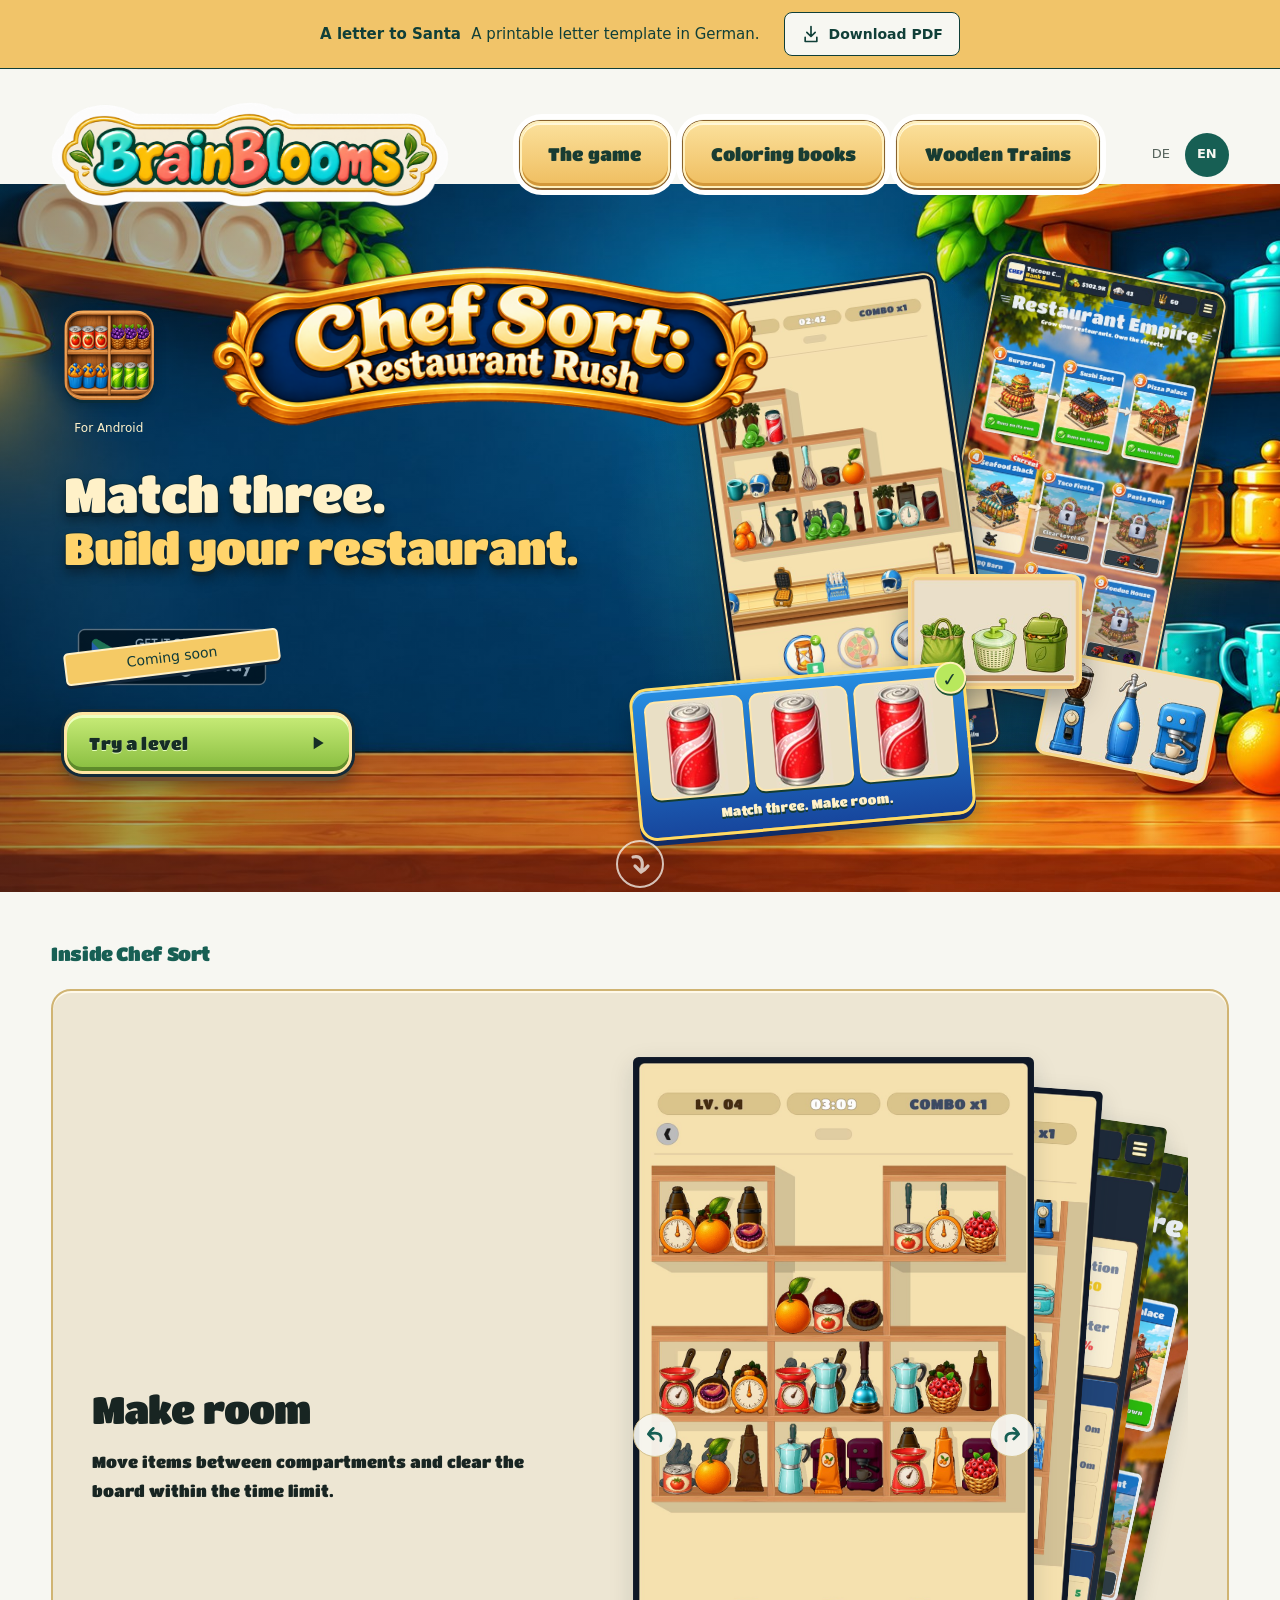
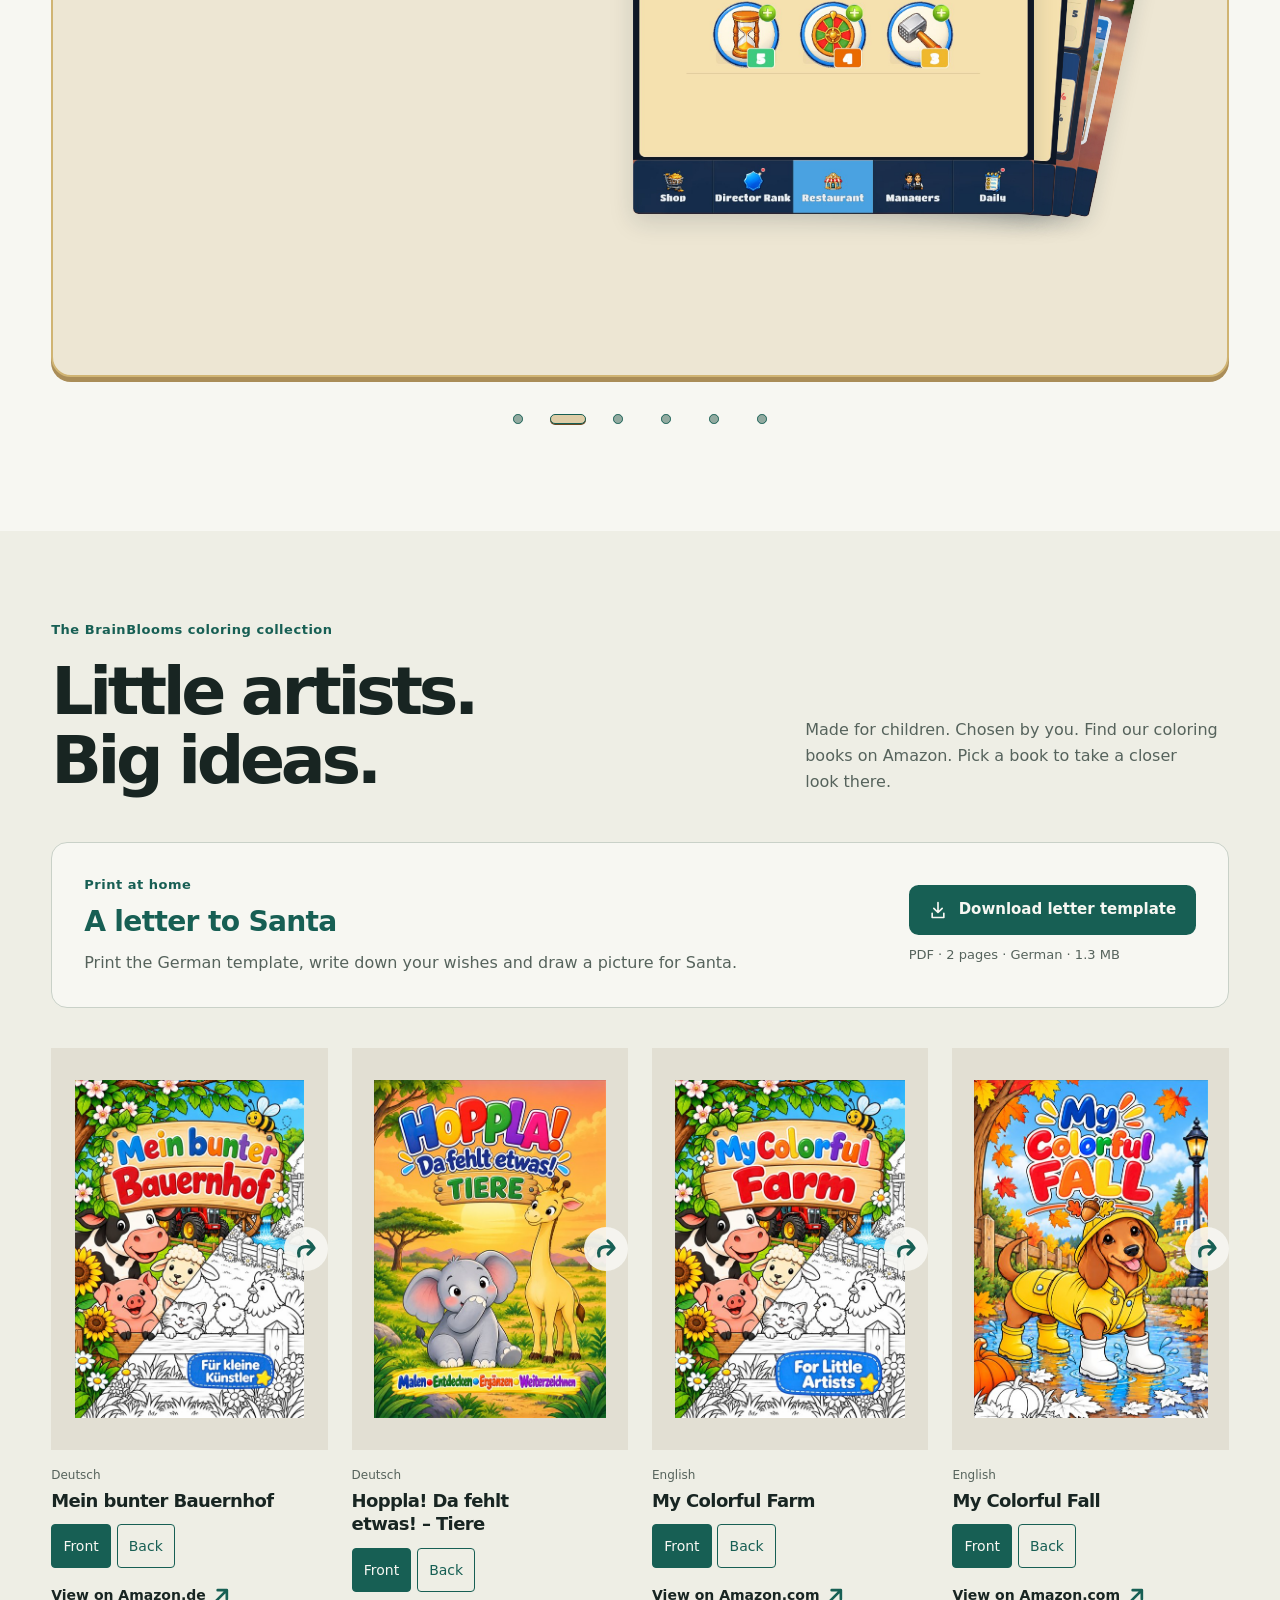
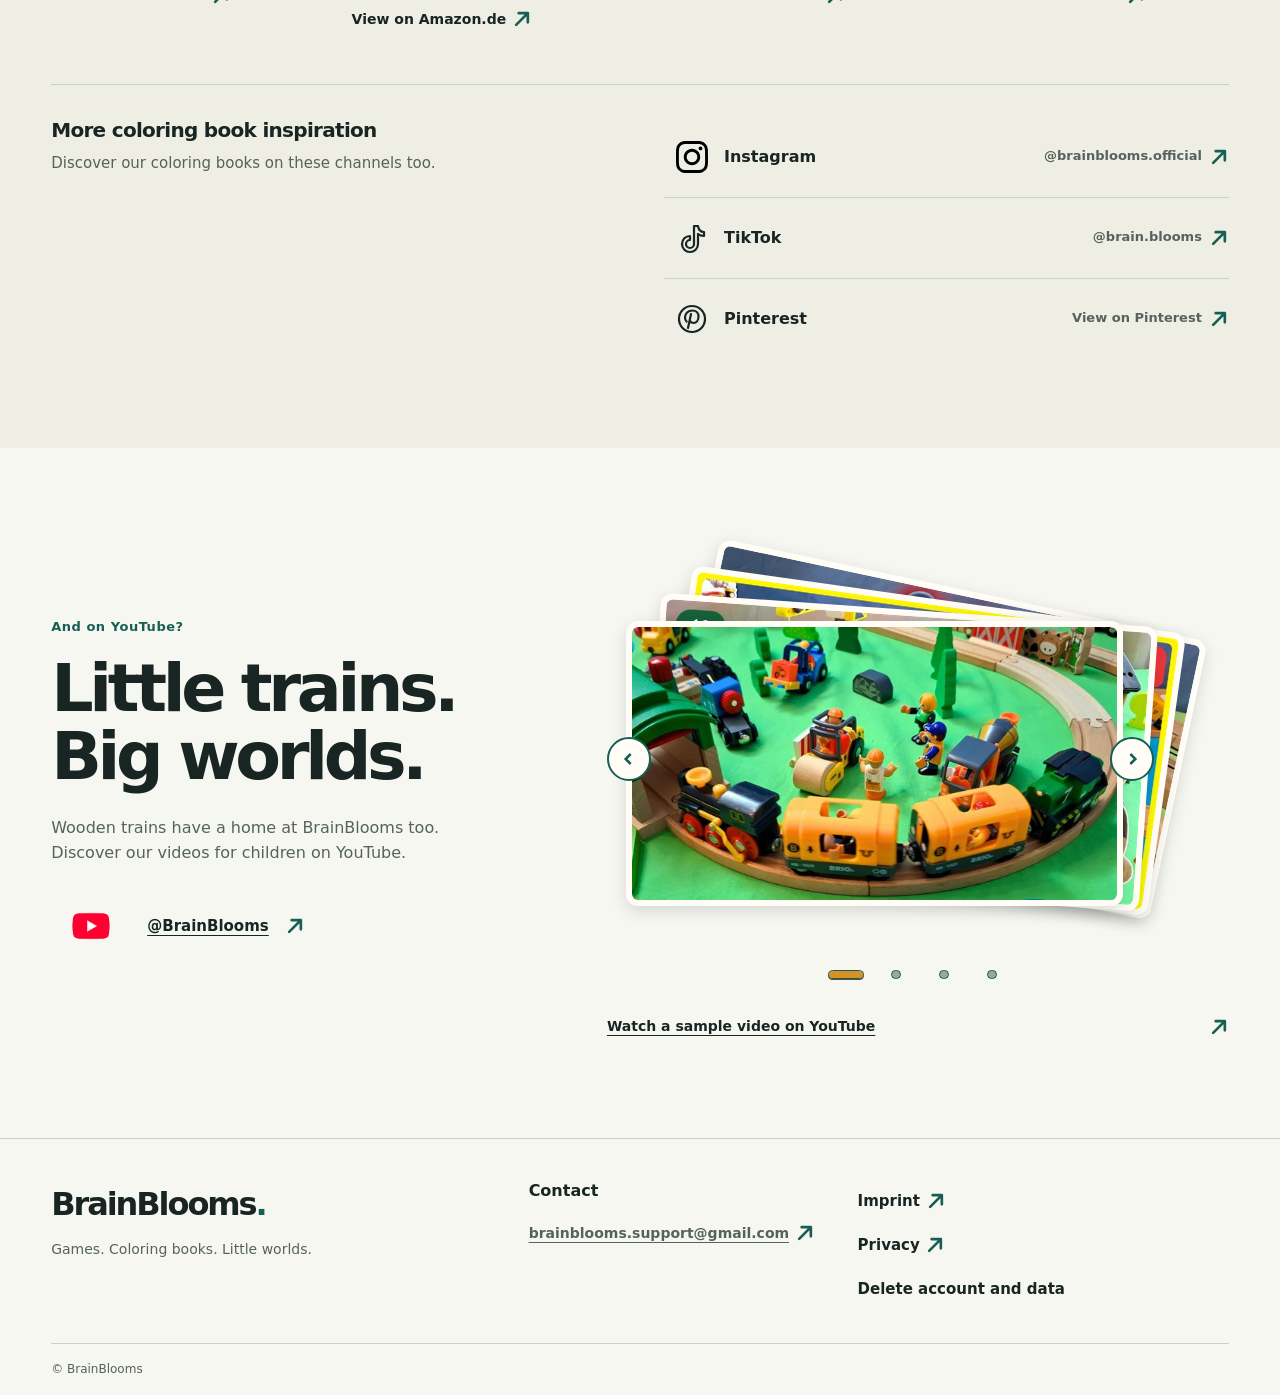
==== commit 8c1fcf0a: "feat: Add PDF letter template for Santa and implement download tracking - Introduced a downloadable " ====
--- a/index.html
+++ b/index.html
@@ -9,7 +9,7 @@
   <script src="site-assets/language-preference.js?v=6e4a8bb40b"></script><link rel="stylesheet" href="site-assets/style.css?v=4a80e70e13"><link rel="stylesheet" href="site-assets/game-showcase.css?v=e27983bac5"><link rel="stylesheet" href="site-assets/game-ui.css?v=8d82de65f2"><script src="site-assets/language.js?v=7a1a17b407" defer></script><script src="site-assets/books.js?v=111619b588" defer></script><script src="site-assets/game-images.js?v=b083ee1e19" defer></script><script src="site-assets/game-showcase.js?v=68bdd2a86f" defer></script>
 
 
-<link rel="stylesheet" href="site-assets/youtube-fan.css?v=e4c23b05ac"><link rel="icon" href="site-assets/favicon.ico" sizes="any"><link rel="icon" type="image/png" sizes="32x32" href="site-assets/images/chef-sort-app-icon-32.png"><link rel="icon" type="image/png" sizes="48x48" href="site-assets/images/chef-sort-app-icon-48.png"><link rel="apple-touch-icon" sizes="180x180" href="site-assets/images/chef-sort-app-icon-180.png"><meta property="og:type" content="website"><meta property="og:title" content="BrainBlooms - Chef Sort: Restaurant Rush"><meta property="og:url" content="https://brainblooms.de/"><meta property="og:image" content="https://brainblooms.de/site-assets/images/chef-sort-app-icon-512.png"><meta property="og:image:width" content="512"><meta property="og:image:height" content="512"><meta property="og:image:alt" content="Chef Sort: Restaurant Rush - App-Symbol"><link rel="canonical" href="https://brainblooms.de/"></head>
+<link rel="stylesheet" href="site-assets/youtube-fan.css?v=e4c23b05ac"><link rel="icon" href="site-assets/favicon.ico" sizes="any"><link rel="icon" type="image/png" sizes="32x32" href="site-assets/images/chef-sort-app-icon-32.png"><link rel="icon" type="image/png" sizes="48x48" href="site-assets/images/chef-sort-app-icon-48.png"><link rel="apple-touch-icon" sizes="180x180" href="site-assets/images/chef-sort-app-icon-180.png"><meta property="og:type" content="website"><meta property="og:title" content="BrainBlooms - Chef Sort: Restaurant Rush"><meta property="og:url" content="https://brainblooms.de/"><meta property="og:image" content="https://brainblooms.de/site-assets/images/chef-sort-app-icon-512.png"><meta property="og:image:width" content="512"><meta property="og:image:height" content="512"><meta property="og:image:alt" content="Chef Sort: Restaurant Rush - App-Symbol"><link rel="canonical" href="https://brainblooms.de/"><link rel="stylesheet" href="site-assets/downloads.css?v=f39671ae1c"></head>
 <body id="anfang">
 
 
@@ -18,6 +18,9 @@
     <a class="jump-circle" href="#anfang" aria-label="Zum Seitenanfang" data-label-de="Zum Seitenanfang" data-label-en="Go to the top of the page" title="Zum Seitenanfang" data-title-de="Zum Seitenanfang" data-title-en="Go to the top of the page"><svg class="icon" aria-hidden="true" focusable="false" xmlns="http://www.w3.org/2000/svg" viewBox="0 0 24 24" fill="none" stroke="currentColor" stroke-width="3.2" stroke-linecap="round" stroke-linejoin="round"><path d="M5 19C14 21 16 14 13 4M7 10Q10 7 13 4Q17 6 20 10"/></svg></a>
     <a class="jump-circle" href="#seitenende" aria-label="Zum Seitenende" data-label-de="Zum Seitenende" data-label-en="Go to the bottom of the page" title="Zum Seitenende" data-title-de="Zum Seitenende" data-title-en="Go to the bottom of the page"><svg class="icon" aria-hidden="true" focusable="false" xmlns="http://www.w3.org/2000/svg" viewBox="0 0 24 24" fill="none" stroke="currentColor" stroke-width="3.2" stroke-linecap="round" stroke-linejoin="round"><path d="M5 5C14 3 16 10 13 20M7 14Q10 17 13 20Q17 18 20 14"/></svg></a>
   </nav>
+  <!-- download-banner:start -->
+  <aside class="download-banner" data-download-banner aria-label="Briefvorlage zum Ausdrucken" data-label-de="Briefvorlage zum Ausdrucken" data-label-en="Printable letter template"><div class="download-banner-inner wrap"><p class="download-banner-copy"><strong><span data-lang="de">Post für den Weihnachtsmann</span><span data-lang="en" lang="en" hidden>A letter to Santa</span></strong><span><span data-lang="de">Eine Briefvorlage zum Ausdrucken.</span><span data-lang="en" lang="en" hidden>A printable letter template in German.</span></span></p><a class="banner-download" href="site-assets/downloads/brief-an-den-weihnachtsmann.pdf" download="brief-an-den-weihnachtsmann.pdf"><svg class="icon" aria-hidden="true" focusable="false" xmlns="http://www.w3.org/2000/svg" viewBox="0 0 24 24" fill="none" stroke="currentColor" stroke-width="2" stroke-linecap="round" stroke-linejoin="round"><path d="M12 3v12m-5-5 5 5 5-5M5 16v5h14v-5"/></svg><span data-lang="de">PDF herunterladen</span><span data-lang="en" lang="en" hidden>Download PDF</span></a></div></aside>
+  <!-- download-banner:end -->
   <header class="site-header wrap">
     <div class="wordmark has-wordmark-image"><img class="wordmark-image" src="site-assets/images/brainblooms-wordmark-white-outline-v2.png" width="720" height="159" alt="BrainBlooms"></div>
     <nav class="main-nav" aria-label="Hauptnavigation" data-label-de="Hauptnavigation" data-label-en="Main navigation"><a href="#spiel"><span data-lang="de">Das Spiel</span><span data-lang="en" lang="en" hidden>The game</span></a><a href="#malbuecher"><span data-lang="de">Malbücher</span><span data-lang="en" lang="en" hidden>Coloring books</span></a><a href="#youtube"><span data-lang="de">Holzzüge</span><span data-lang="en" lang="en" hidden>Wooden Trains</span></a></nav>
@@ -36,6 +39,7 @@
     </div>
   </section><section class="books-section" id="malbuecher" aria-labelledby="books-title"><div class="wrap">
       <div class="section-intro"><div><p class="section-label"><span data-lang="de">Die Malbuchwelt von BrainBlooms</span><span data-lang="en" lang="en" hidden>The BrainBlooms coloring collection</span></p><h2 id="books-title"><span data-lang="de">Kleine Künstler.<br>Große Ideen.</span><span data-lang="en" lang="en" hidden>Little artists.<br>Big ideas.</span></h2></div><p class="intro-copy"><span data-lang="de">Für Kinder gemacht. Von dir entdeckt. Unsere Malbücher findest du auf Amazon – wähle ein Buch und schau es dir dort an.</span><span data-lang="en" lang="en" hidden>Made for children. Chosen by you. Find our coloring books on Amazon. Pick a book to take a closer look there.</span></p></div>
+      <aside class="letter-download" aria-labelledby="letter-download-title"><div class="letter-copy"><p class="section-label"><span data-lang="de">Zum Ausdrucken</span><span data-lang="en" lang="en" hidden>Print at home</span></p><h3 id="letter-download-title"><span data-lang="de">Ein Brief an den Weihnachtsmann</span><span data-lang="en" lang="en" hidden>A letter to Santa</span></h3><p><span data-lang="de">Ausdrucken, Wünsche aufschreiben und ein Bild für den Weihnachtsmann malen.</span><span data-lang="en" lang="en" hidden>Print the German template, write down your wishes and draw a picture for Santa.</span></p></div><div class="letter-download-action"><a class="pdf-download" href="site-assets/downloads/brief-an-den-weihnachtsmann.pdf" download="brief-an-den-weihnachtsmann.pdf" aria-describedby="letter-file-info"><svg class="icon" aria-hidden="true" focusable="false" xmlns="http://www.w3.org/2000/svg" viewBox="0 0 24 24" fill="none" stroke="currentColor" stroke-width="2" stroke-linecap="round" stroke-linejoin="round"><path d="M12 3v12m-5-5 5 5 5-5M5 16v5h14v-5"/></svg><span data-lang="de">Briefvorlage herunterladen</span><span data-lang="en" lang="en" hidden>Download letter template</span></a><p class="letter-file-info" id="letter-file-info"><span data-lang="de">PDF · 2 Seiten · Deutsch · 1,3 MB</span><span data-lang="en" lang="en" hidden>PDF · 2 pages · German · 1.3 MB</span></p></div></aside>
       <div class="book-spread"><article class="book-entry" data-book="farm-de" data-title="Mein bunter Bauernhof" data-side="front" aria-labelledby="title-farm-de">
     <div class="book-stage"><a class="book-view" href="site-assets/books/farm-de-front.jpg" aria-label="Mein bunter Bauernhof – Vorderseite vergrößern" data-label-de="Mein bunter Bauernhof – Vorderseite vergrößern" data-label-en="Mein bunter Bauernhof – Enlarge front cover"><img class="book-cover" src="site-assets/books/farm-de-front-thumb.jpg" width="476" height="700" loading="lazy" decoding="async" alt="Mein bunter Bauernhof – Vorderseite" data-alt-de="Mein bunter Bauernhof – Vorderseite" data-alt-en="Mein bunter Bauernhof – Front cover"></a><button type="button" class="book-image-arrow is-prev" data-book-step="-1" hidden aria-label="Vorherige Buchansicht" data-label-de="Vorherige Buchansicht" data-label-en="Previous cover view"><svg class="icon" aria-hidden="true" focusable="false" xmlns="http://www.w3.org/2000/svg" viewBox="0 0 24 24" fill="none" stroke="currentColor" stroke-width="3.2" stroke-linecap="round" stroke-linejoin="round"><path d="M5 19C14 21 16 14 13 4M7 10Q10 7 13 4Q17 6 20 10"/></svg></button><button type="button" class="book-image-arrow is-next" data-book-step="1" hidden aria-label="Nächste Buchansicht" data-label-de="Nächste Buchansicht" data-label-en="Next cover view"><svg class="icon" aria-hidden="true" focusable="false" xmlns="http://www.w3.org/2000/svg" viewBox="0 0 24 24" fill="none" stroke="currentColor" stroke-width="3.2" stroke-linecap="round" stroke-linejoin="round"><path d="M5 19C14 21 16 14 13 4M7 10Q10 7 13 4Q17 6 20 10"/></svg></button></div>
     <p class="book-language">Deutsch</p><h3 id="title-farm-de">Mein bunter Bauernhof</h3>
--- a/site-assets/downloads.css
+++ b/site-assets/downloads.css
@@ -0,0 +1,28 @@
+/* User-provided letter PDF: ordinary download links, no scripts or motion. */
+.download-banner { color: var(--deep); background: var(--gold); border-bottom: 1px solid var(--deep); }
+.download-banner-inner { display: flex; flex-wrap: wrap; justify-content: center; align-items: center; gap: .5rem 1.5rem; padding-block: .75rem; }
+.download-banner-copy { display: flex; flex-wrap: wrap; justify-content: center; gap: .1rem .65rem; text-align: center; font-size: .9375rem; }
+.banner-download { display: inline-flex; align-items: center; justify-content: center; gap: .5rem; min-width: 44px; min-height: 44px; max-width: 100%; padding: .45rem 1rem; border: 1px solid var(--deep); border-radius: .5rem; background: var(--bg); color: var(--deep); font-size: .875rem; font-weight: 700; text-decoration: none; text-align: center; }
+.banner-download:focus-visible { outline-color: var(--deep); }
+.letter-download { display: grid; gap: 1.25rem; margin-bottom: 2.5rem; padding: clamp(1.25rem, 3vw, 2rem); border: 1px solid var(--line); border-radius: 1rem; background: var(--bg); }
+.letter-copy .section-label { margin-bottom: .5rem; }
+.letter-copy h3 { color: var(--accent); font-size: clamp(1.375rem, 2.2vw, 1.875rem); line-height: 1.25; letter-spacing: -.025em; }
+.letter-copy > p:last-child { max-width: 42rem; margin-top: .65rem; color: var(--muted); }
+.letter-download-action { display: flex; flex-direction: column; align-items: flex-start; justify-content: center; gap: .6rem; }
+.pdf-download { display: inline-flex; justify-content: center; align-items: center; gap: .65rem; min-width: 44px; min-height: 48px; max-width: 100%; padding: .8rem 1.1rem; border: 2px solid var(--accent); border-radius: .6rem; background: var(--accent); color: var(--bg); font-size: .9375rem; font-weight: 700; line-height: 1.4; text-decoration: none; text-align: center; }
+.letter-file-info { color: var(--muted); font-size: .8125rem; }
+@media (hover: hover) and (pointer: fine) {
+  .banner-download:hover:not(:active) { background: var(--deep); color: var(--bg); text-decoration: underline; text-decoration-thickness: 2px; }
+  .pdf-download:hover:not(:active) { background: var(--deep); border-color: var(--deep); text-decoration: underline; text-decoration-thickness: 2px; }
+}
+.banner-download:active { background: var(--paper); color: var(--deep); box-shadow: inset 0 0 0 2px var(--deep); text-decoration: underline; text-decoration-thickness: 3px; }
+.pdf-download:active { background: var(--gold); color: var(--deep); border-color: var(--deep); box-shadow: inset 0 0 0 2px var(--deep); text-decoration: underline; text-decoration-thickness: 3px; }
+@media (min-width: 60rem) {
+  .letter-download { grid-template-columns: minmax(0, 1fr) auto; align-items: center; gap: 2rem; }
+}
+@media (max-width: 30rem) {
+  .download-banner-inner { gap: .55rem; }
+  .download-banner-copy { display: block; }
+  .download-banner-copy strong { display: block; }
+  .letter-download-action, .pdf-download { width: 100%; }
+}
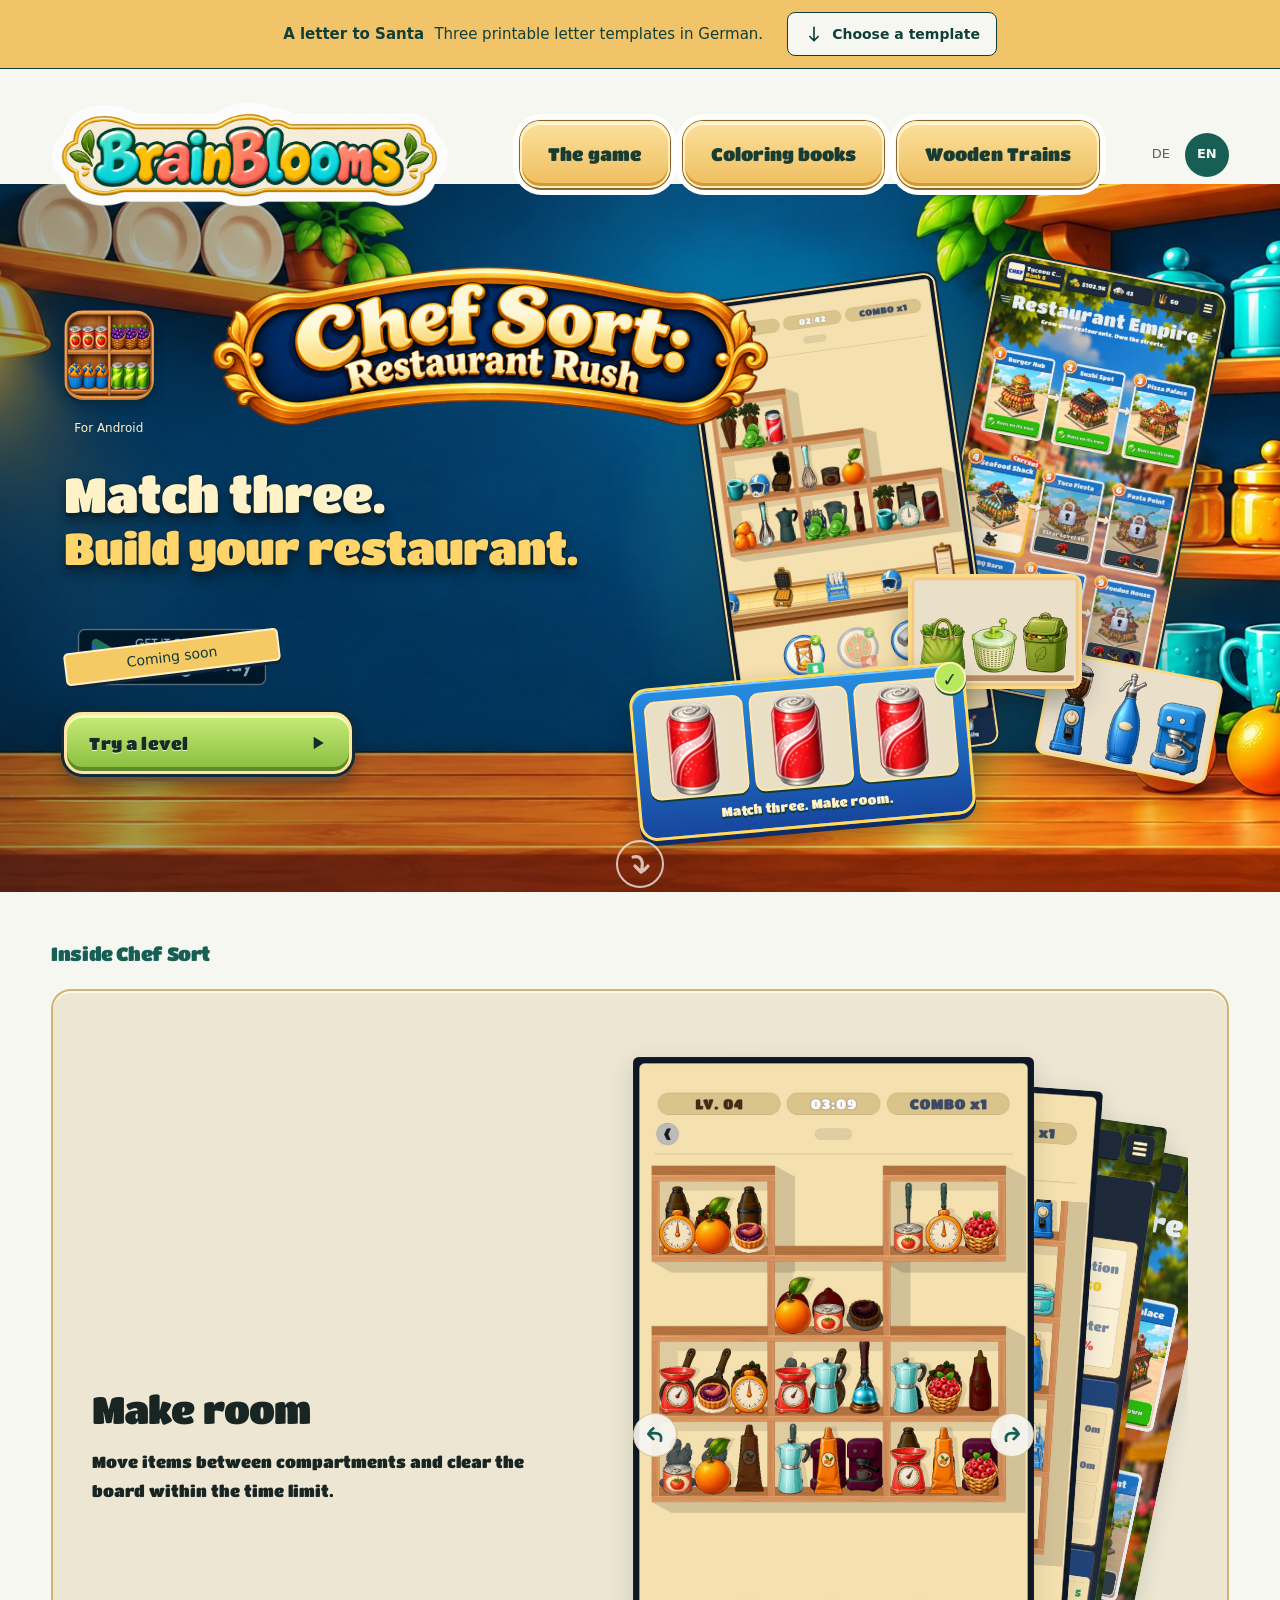
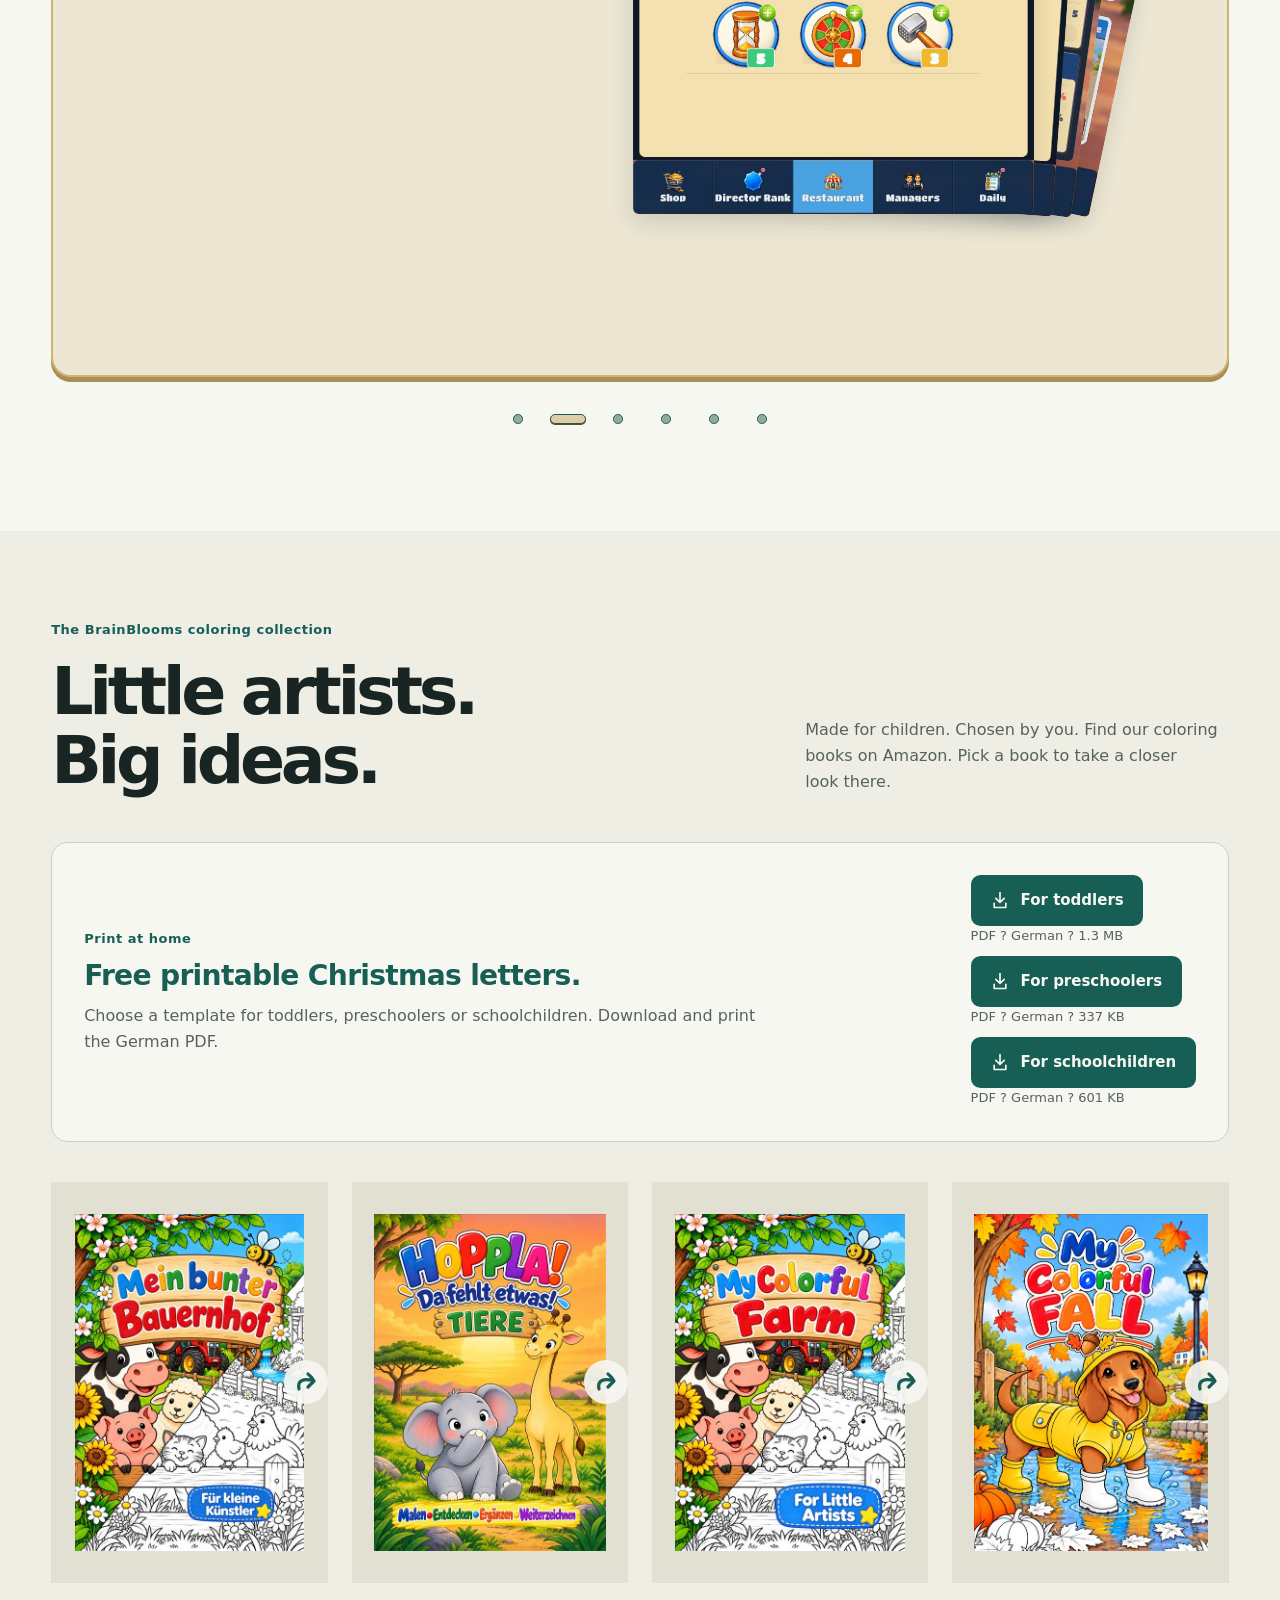
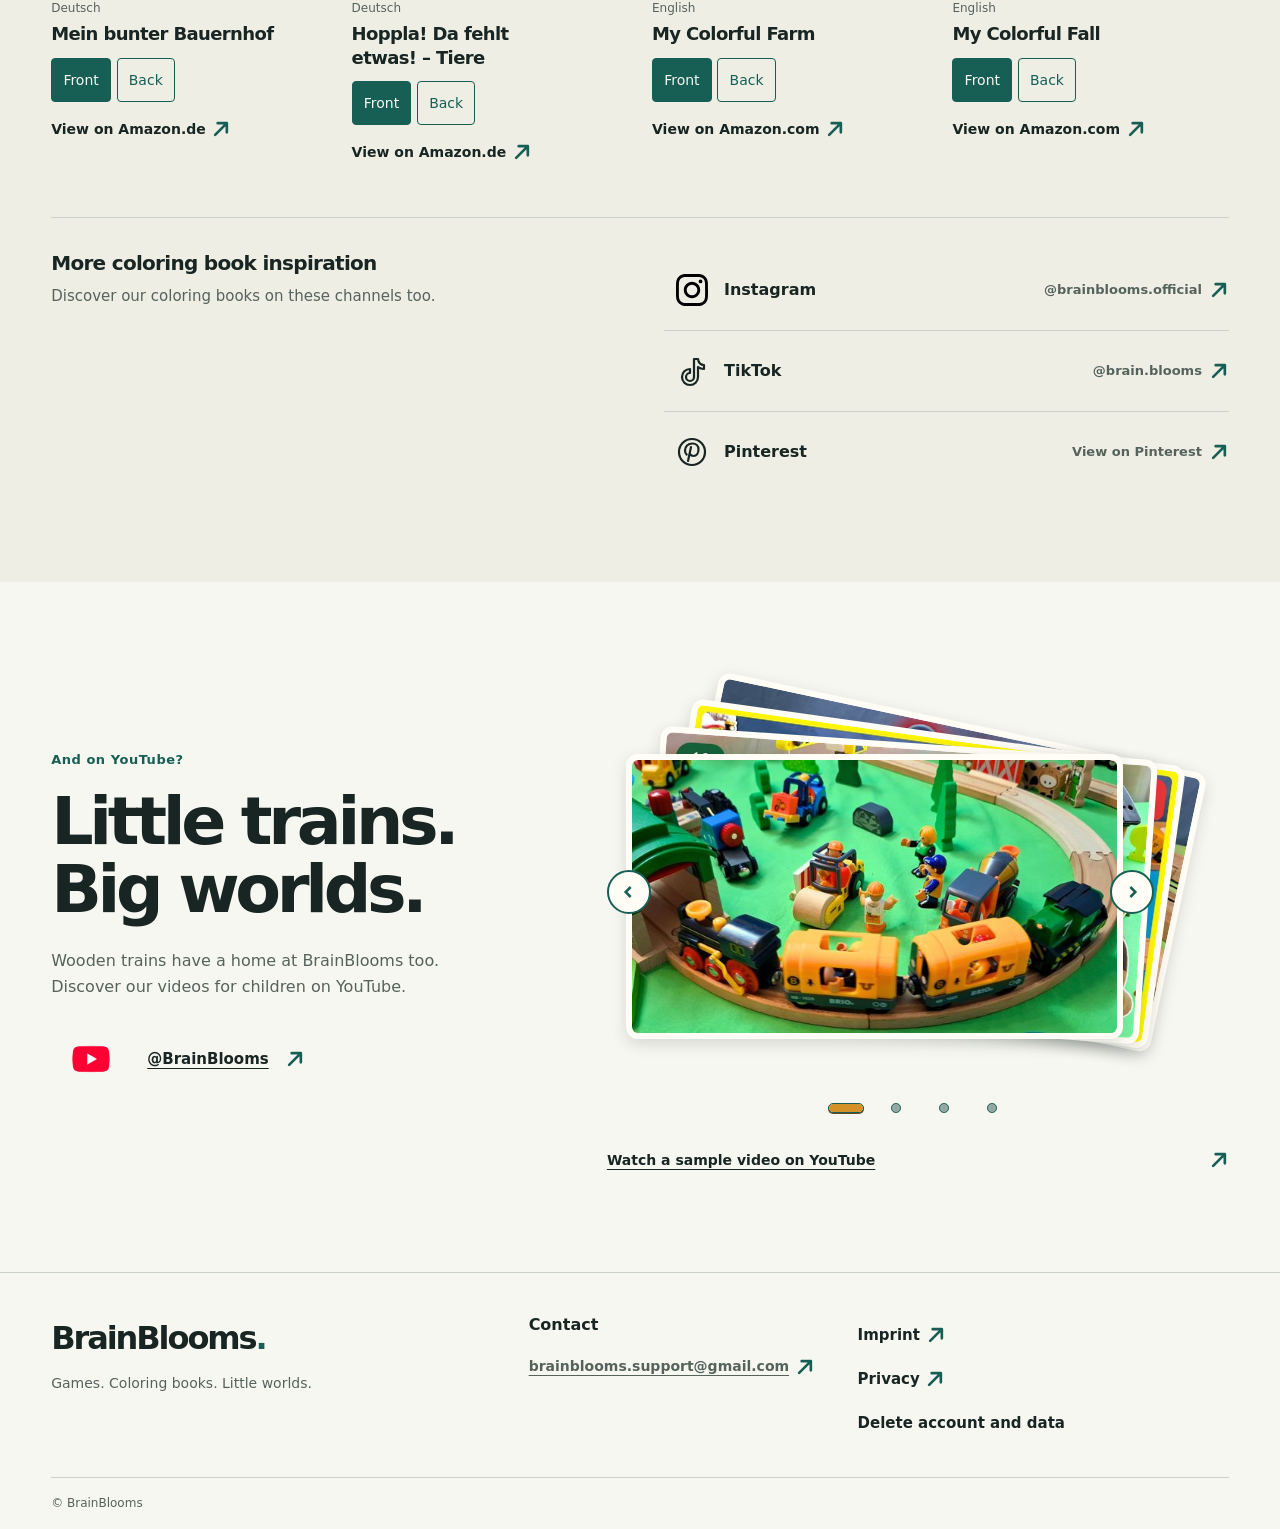
==== commit 7b83a6b9: "Refactor code structure for improved readability and maintainability" ====
--- a/index.html
+++ b/index.html
@@ -19,7 +19,7 @@
     <a class="jump-circle" href="#seitenende" aria-label="Zum Seitenende" data-label-de="Zum Seitenende" data-label-en="Go to the bottom of the page" title="Zum Seitenende" data-title-de="Zum Seitenende" data-title-en="Go to the bottom of the page"><svg class="icon" aria-hidden="true" focusable="false" xmlns="http://www.w3.org/2000/svg" viewBox="0 0 24 24" fill="none" stroke="currentColor" stroke-width="3.2" stroke-linecap="round" stroke-linejoin="round"><path d="M5 5C14 3 16 10 13 20M7 14Q10 17 13 20Q17 18 20 14"/></svg></a>
   </nav>
   <!-- download-banner:start -->
-  <aside class="download-banner" data-download-banner aria-label="Briefvorlage zum Ausdrucken" data-label-de="Briefvorlage zum Ausdrucken" data-label-en="Printable letter template"><div class="download-banner-inner wrap"><p class="download-banner-copy"><strong><span data-lang="de">Post für den Weihnachtsmann</span><span data-lang="en" lang="en" hidden>A letter to Santa</span></strong><span><span data-lang="de">Eine Briefvorlage zum Ausdrucken.</span><span data-lang="en" lang="en" hidden>A printable letter template in German.</span></span></p><a class="banner-download" href="site-assets/downloads/brief-an-den-weihnachtsmann.pdf" download="brief-an-den-weihnachtsmann.pdf"><svg class="icon" aria-hidden="true" focusable="false" xmlns="http://www.w3.org/2000/svg" viewBox="0 0 24 24" fill="none" stroke="currentColor" stroke-width="2" stroke-linecap="round" stroke-linejoin="round"><path d="M12 3v12m-5-5 5 5 5-5M5 16v5h14v-5"/></svg><span data-lang="de">PDF herunterladen</span><span data-lang="en" lang="en" hidden>Download PDF</span></a></div></aside>
+  <aside class="download-banner" data-download-banner aria-label="Briefvorlage zum Ausdrucken" data-label-de="Briefvorlage zum Ausdrucken" data-label-en="Printable letter template"><div class="download-banner-inner wrap"><p class="download-banner-copy"><strong><span data-lang="de">Post für den Weihnachtsmann</span><span data-lang="en" lang="en" hidden>A letter to Santa</span></strong><span><span data-lang="de">Drei Briefvorlagen zum Ausdrucken.</span><span data-lang="en" lang="en" hidden>Three printable letter templates in German.</span></span></p><a class="banner-download" href="#weihnachtsvorlagen"><svg class="icon" aria-hidden="true" focusable="false" xmlns="http://www.w3.org/2000/svg" viewBox="0 0 24 24" fill="none" stroke="currentColor" stroke-width="2" stroke-linecap="round" stroke-linejoin="round"><path d="M12 4v16m-5-5 5 5 5-5"/></svg><span data-lang="de">Zu den Vorlagen</span><span data-lang="en" lang="en" hidden>Choose a template</span></a></div></aside>
   <!-- download-banner:end -->
   <header class="site-header wrap">
     <div class="wordmark has-wordmark-image"><img class="wordmark-image" src="site-assets/images/brainblooms-wordmark-white-outline-v2.png" width="720" height="159" alt="BrainBlooms"></div>
@@ -39,7 +39,7 @@
     </div>
   </section><section class="books-section" id="malbuecher" aria-labelledby="books-title"><div class="wrap">
       <div class="section-intro"><div><p class="section-label"><span data-lang="de">Die Malbuchwelt von BrainBlooms</span><span data-lang="en" lang="en" hidden>The BrainBlooms coloring collection</span></p><h2 id="books-title"><span data-lang="de">Kleine Künstler.<br>Große Ideen.</span><span data-lang="en" lang="en" hidden>Little artists.<br>Big ideas.</span></h2></div><p class="intro-copy"><span data-lang="de">Für Kinder gemacht. Von dir entdeckt. Unsere Malbücher findest du auf Amazon – wähle ein Buch und schau es dir dort an.</span><span data-lang="en" lang="en" hidden>Made for children. Chosen by you. Find our coloring books on Amazon. Pick a book to take a closer look there.</span></p></div>
-      <aside class="letter-download" aria-labelledby="letter-download-title"><div class="letter-copy"><p class="section-label"><span data-lang="de">Zum Ausdrucken</span><span data-lang="en" lang="en" hidden>Print at home</span></p><h3 id="letter-download-title"><span data-lang="de">Ein Brief an den Weihnachtsmann</span><span data-lang="en" lang="en" hidden>A letter to Santa</span></h3><p><span data-lang="de">Ausdrucken, Wünsche aufschreiben und ein Bild für den Weihnachtsmann malen.</span><span data-lang="en" lang="en" hidden>Print the German template, write down your wishes and draw a picture for Santa.</span></p></div><div class="letter-download-action"><a class="pdf-download" href="site-assets/downloads/brief-an-den-weihnachtsmann.pdf" download="brief-an-den-weihnachtsmann.pdf" aria-describedby="letter-file-info"><svg class="icon" aria-hidden="true" focusable="false" xmlns="http://www.w3.org/2000/svg" viewBox="0 0 24 24" fill="none" stroke="currentColor" stroke-width="2" stroke-linecap="round" stroke-linejoin="round"><path d="M12 3v12m-5-5 5 5 5-5M5 16v5h14v-5"/></svg><span data-lang="de">Briefvorlage herunterladen</span><span data-lang="en" lang="en" hidden>Download letter template</span></a><p class="letter-file-info" id="letter-file-info"><span data-lang="de">PDF · 2 Seiten · Deutsch · 1,3 MB</span><span data-lang="en" lang="en" hidden>PDF · 2 pages · German · 1.3 MB</span></p></div></aside>
+      <aside class="letter-download" id="weihnachtsvorlagen" tabindex="-1" aria-labelledby="letter-download-title"><div class="letter-copy"><p class="section-label"><span data-lang="de">Zum Ausdrucken</span><span data-lang="en" lang="en" hidden>Print at home</span></p><h3 id="letter-download-title"><span data-lang="de">Kostenlose Weihnachtsbriefe zum Ausdrucken.</span><span data-lang="en" lang="en" hidden>Free printable Christmas letters.</span></h3><p><span data-lang="de">Wähle die passende Vorlage: für Kleinkinder, Kindergartenkinder oder Schulkinder. Als PDF herunterladen und ausdrucken.</span><span data-lang="en" lang="en" hidden>Choose a template for toddlers, preschoolers or schoolchildren. Download and print the German PDF.</span></p></div><div class="letter-download-action"><div class="letter-template"><a class="pdf-download" href="site-assets/downloads/weihnachtsbrief-kleinkinder.pdf" download="weihnachtsbrief-kleinkinder.pdf" aria-describedby="letter-file-kleinkinder"><svg class="icon" aria-hidden="true" focusable="false" xmlns="http://www.w3.org/2000/svg" viewBox="0 0 24 24" fill="none" stroke="currentColor" stroke-width="2" stroke-linecap="round" stroke-linejoin="round"><path d="M12 3v12m-5-5 5 5 5-5M5 16v5h14v-5"/></svg><span data-lang="de">Für Kleinkinder</span><span data-lang="en" lang="en" hidden>For toddlers</span></a><p class="letter-file-info" id="letter-file-kleinkinder"><span data-lang="de">PDF ? Deutsch ? 1,3 MB</span><span data-lang="en" lang="en" hidden>PDF ? German ? 1.3 MB</span></p></div><div class="letter-template"><a class="pdf-download" href="site-assets/downloads/weihnachtsbrief-kindergarten.pdf" download="weihnachtsbrief-kindergarten.pdf" aria-describedby="letter-file-kindergarten"><svg class="icon" aria-hidden="true" focusable="false" xmlns="http://www.w3.org/2000/svg" viewBox="0 0 24 24" fill="none" stroke="currentColor" stroke-width="2" stroke-linecap="round" stroke-linejoin="round"><path d="M12 3v12m-5-5 5 5 5-5M5 16v5h14v-5"/></svg><span data-lang="de">Für Kindergartenkinder</span><span data-lang="en" lang="en" hidden>For preschoolers</span></a><p class="letter-file-info" id="letter-file-kindergarten"><span data-lang="de">PDF ? Deutsch ? 337 KB</span><span data-lang="en" lang="en" hidden>PDF ? German ? 337 KB</span></p></div><div class="letter-template"><a class="pdf-download" href="site-assets/downloads/weihnachtsbrief-schulkinder.pdf" download="weihnachtsbrief-schulkinder.pdf" aria-describedby="letter-file-schulkinder"><svg class="icon" aria-hidden="true" focusable="false" xmlns="http://www.w3.org/2000/svg" viewBox="0 0 24 24" fill="none" stroke="currentColor" stroke-width="2" stroke-linecap="round" stroke-linejoin="round"><path d="M12 3v12m-5-5 5 5 5-5M5 16v5h14v-5"/></svg><span data-lang="de">Für Schulkinder</span><span data-lang="en" lang="en" hidden>For schoolchildren</span></a><p class="letter-file-info" id="letter-file-schulkinder"><span data-lang="de">PDF ? Deutsch ? 601 KB</span><span data-lang="en" lang="en" hidden>PDF ? German ? 601 KB</span></p></div></div></aside>
       <div class="book-spread"><article class="book-entry" data-book="farm-de" data-title="Mein bunter Bauernhof" data-side="front" aria-labelledby="title-farm-de">
     <div class="book-stage"><a class="book-view" href="site-assets/books/farm-de-front.jpg" aria-label="Mein bunter Bauernhof – Vorderseite vergrößern" data-label-de="Mein bunter Bauernhof – Vorderseite vergrößern" data-label-en="Mein bunter Bauernhof – Enlarge front cover"><img class="book-cover" src="site-assets/books/farm-de-front-thumb.jpg" width="476" height="700" loading="lazy" decoding="async" alt="Mein bunter Bauernhof – Vorderseite" data-alt-de="Mein bunter Bauernhof – Vorderseite" data-alt-en="Mein bunter Bauernhof – Front cover"></a><button type="button" class="book-image-arrow is-prev" data-book-step="-1" hidden aria-label="Vorherige Buchansicht" data-label-de="Vorherige Buchansicht" data-label-en="Previous cover view"><svg class="icon" aria-hidden="true" focusable="false" xmlns="http://www.w3.org/2000/svg" viewBox="0 0 24 24" fill="none" stroke="currentColor" stroke-width="3.2" stroke-linecap="round" stroke-linejoin="round"><path d="M5 19C14 21 16 14 13 4M7 10Q10 7 13 4Q17 6 20 10"/></svg></button><button type="button" class="book-image-arrow is-next" data-book-step="1" hidden aria-label="Nächste Buchansicht" data-label-de="Nächste Buchansicht" data-label-en="Next cover view"><svg class="icon" aria-hidden="true" focusable="false" xmlns="http://www.w3.org/2000/svg" viewBox="0 0 24 24" fill="none" stroke="currentColor" stroke-width="3.2" stroke-linecap="round" stroke-linejoin="round"><path d="M5 19C14 21 16 14 13 4M7 10Q10 7 13 4Q17 6 20 10"/></svg></button></div>
     <p class="book-language">Deutsch</p><h3 id="title-farm-de">Mein bunter Bauernhof</h3>
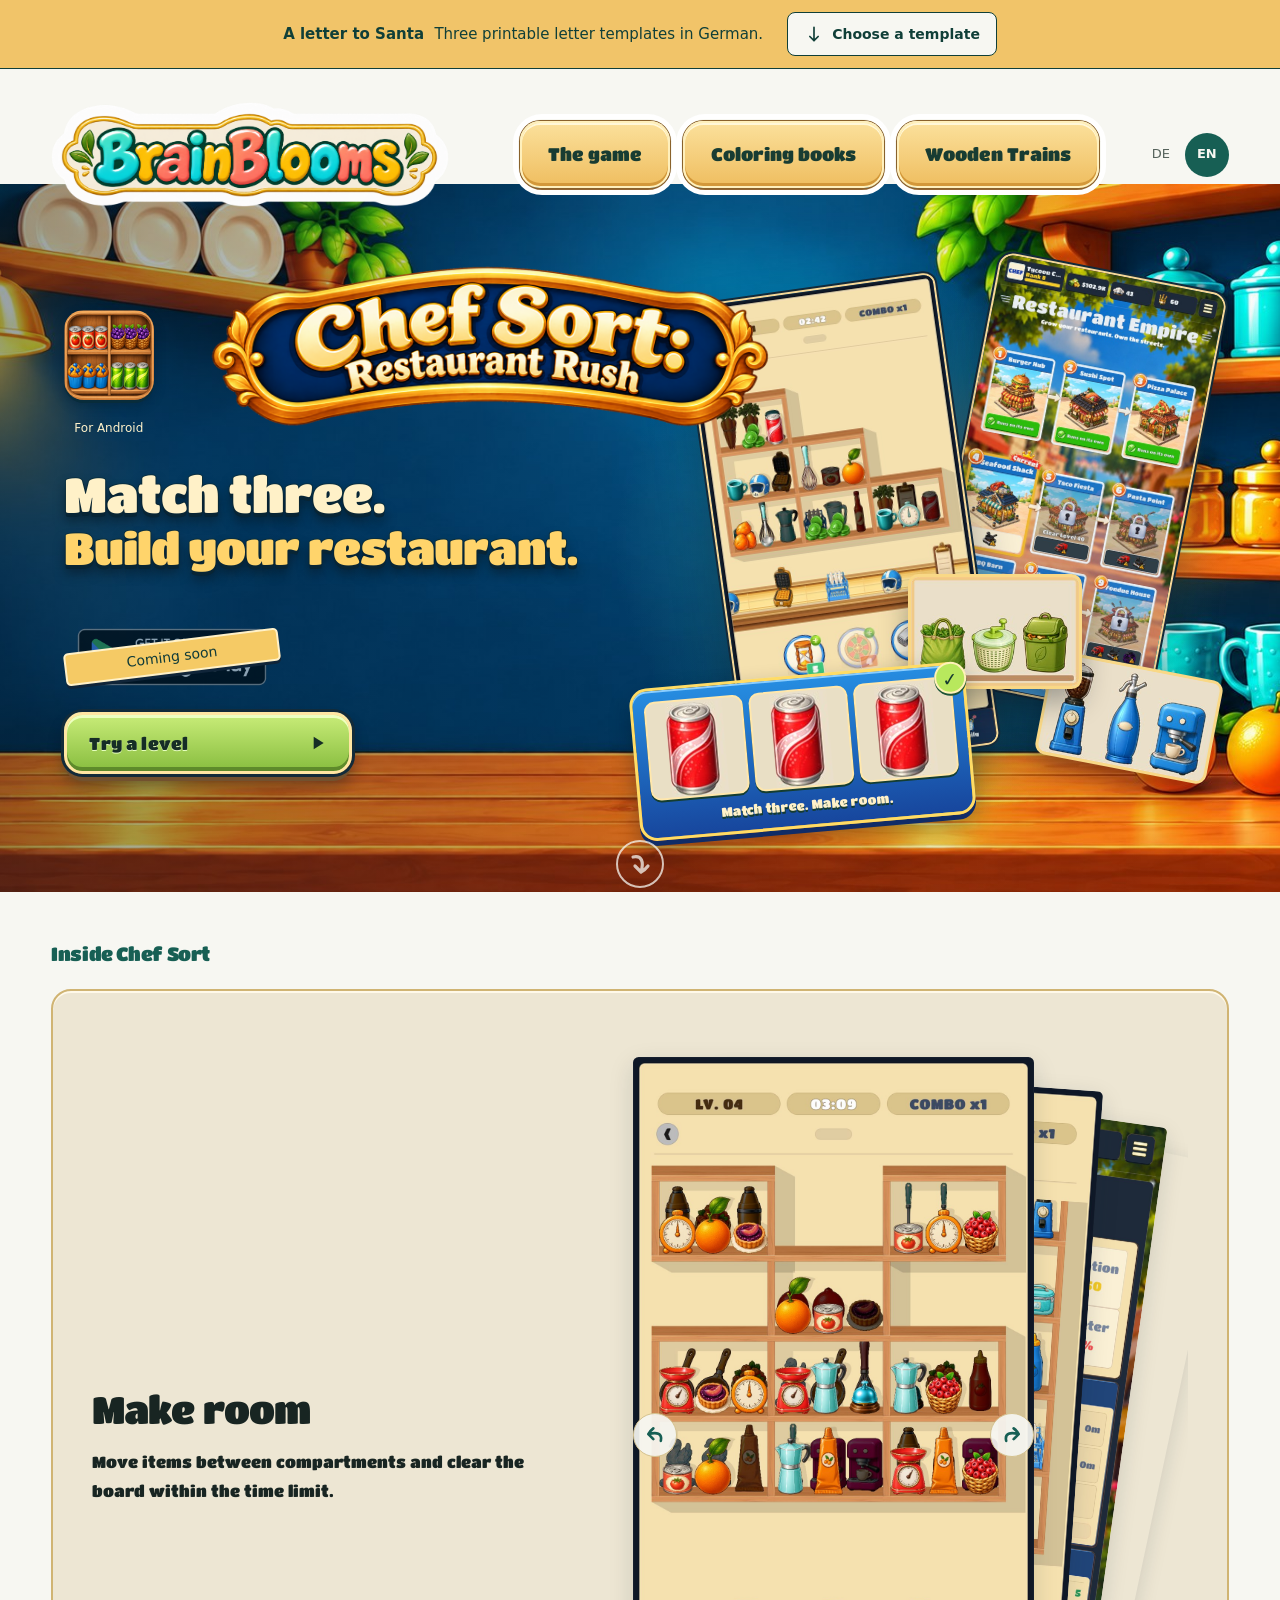
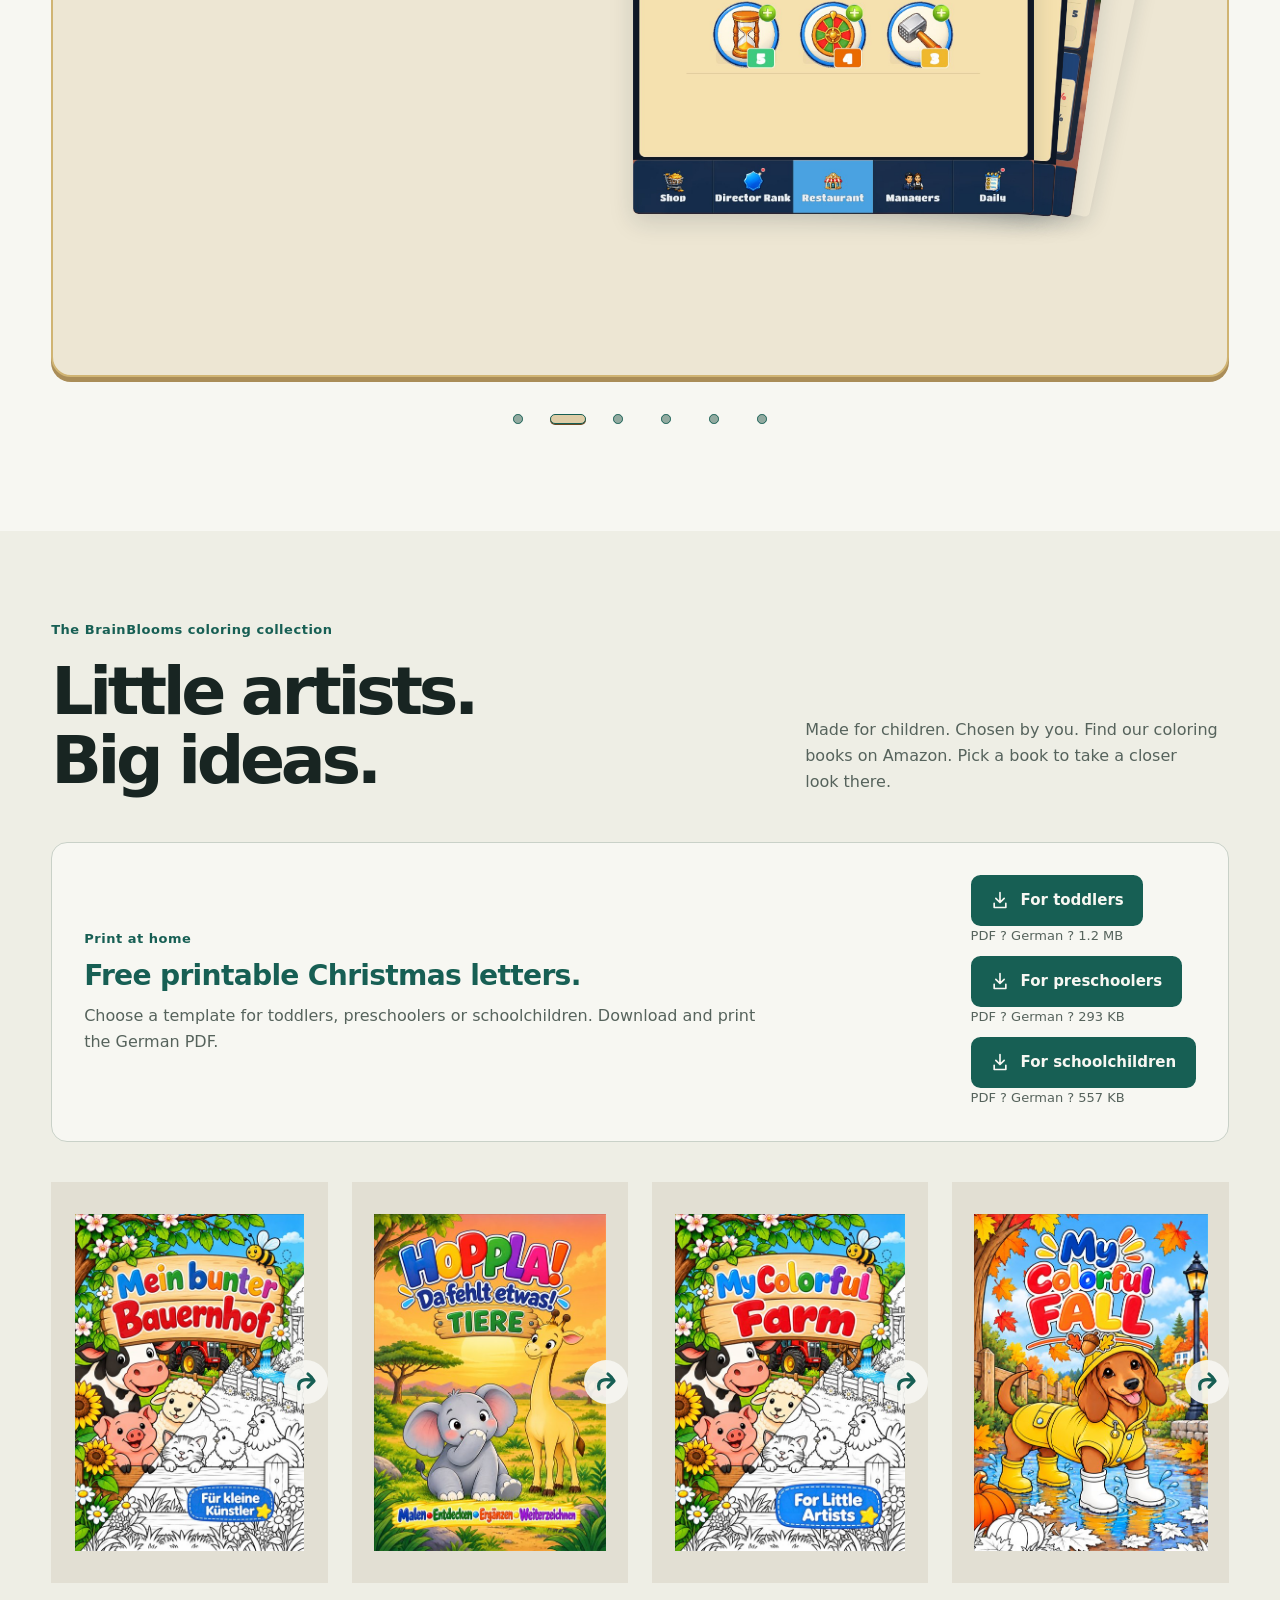
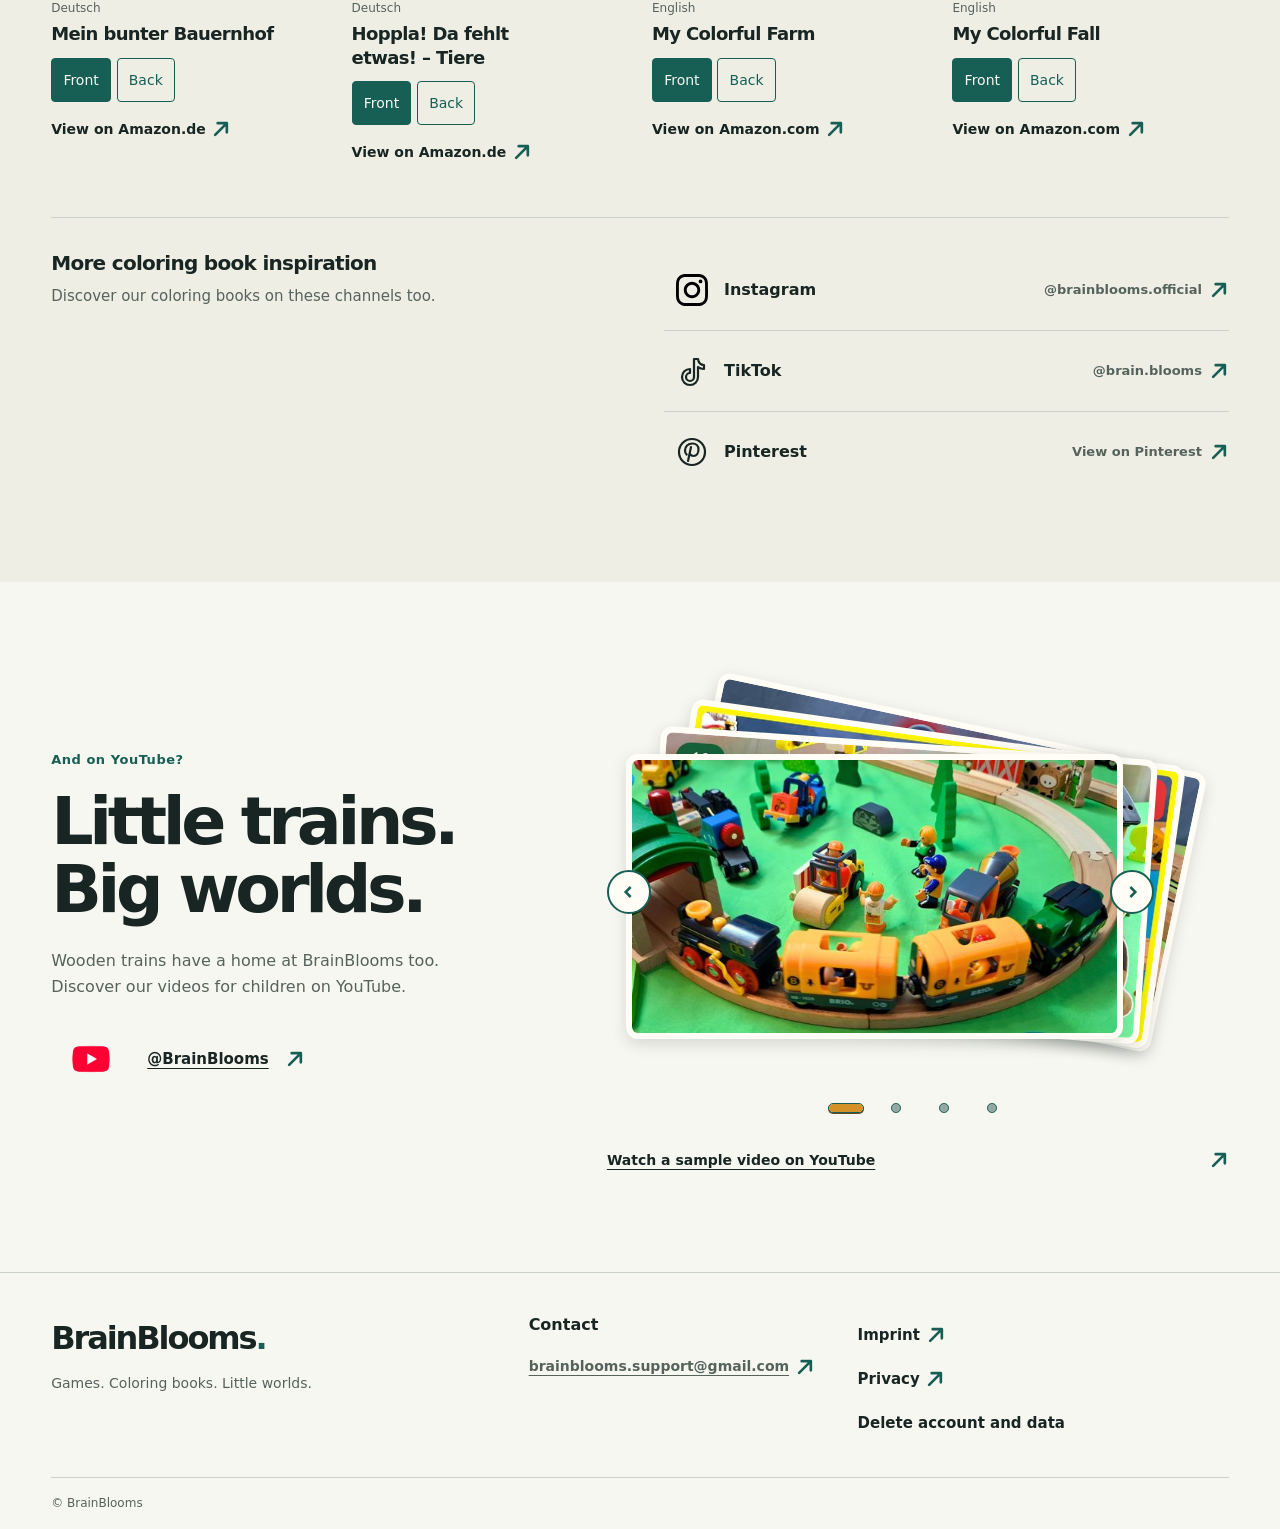
==== commit 535b5989: "feat: Update Christmas letter templates and remove empty pages" ====
--- a/index.html
+++ b/index.html
@@ -39,7 +39,7 @@
     </div>
   </section><section class="books-section" id="malbuecher" aria-labelledby="books-title"><div class="wrap">
       <div class="section-intro"><div><p class="section-label"><span data-lang="de">Die Malbuchwelt von BrainBlooms</span><span data-lang="en" lang="en" hidden>The BrainBlooms coloring collection</span></p><h2 id="books-title"><span data-lang="de">Kleine Künstler.<br>Große Ideen.</span><span data-lang="en" lang="en" hidden>Little artists.<br>Big ideas.</span></h2></div><p class="intro-copy"><span data-lang="de">Für Kinder gemacht. Von dir entdeckt. Unsere Malbücher findest du auf Amazon – wähle ein Buch und schau es dir dort an.</span><span data-lang="en" lang="en" hidden>Made for children. Chosen by you. Find our coloring books on Amazon. Pick a book to take a closer look there.</span></p></div>
-      <aside class="letter-download" id="weihnachtsvorlagen" tabindex="-1" aria-labelledby="letter-download-title"><div class="letter-copy"><p class="section-label"><span data-lang="de">Zum Ausdrucken</span><span data-lang="en" lang="en" hidden>Print at home</span></p><h3 id="letter-download-title"><span data-lang="de">Kostenlose Weihnachtsbriefe zum Ausdrucken.</span><span data-lang="en" lang="en" hidden>Free printable Christmas letters.</span></h3><p><span data-lang="de">Wähle die passende Vorlage: für Kleinkinder, Kindergartenkinder oder Schulkinder. Als PDF herunterladen und ausdrucken.</span><span data-lang="en" lang="en" hidden>Choose a template for toddlers, preschoolers or schoolchildren. Download and print the German PDF.</span></p></div><div class="letter-download-action"><div class="letter-template"><a class="pdf-download" href="site-assets/downloads/weihnachtsbrief-kleinkinder.pdf" download="weihnachtsbrief-kleinkinder.pdf" aria-describedby="letter-file-kleinkinder"><svg class="icon" aria-hidden="true" focusable="false" xmlns="http://www.w3.org/2000/svg" viewBox="0 0 24 24" fill="none" stroke="currentColor" stroke-width="2" stroke-linecap="round" stroke-linejoin="round"><path d="M12 3v12m-5-5 5 5 5-5M5 16v5h14v-5"/></svg><span data-lang="de">Für Kleinkinder</span><span data-lang="en" lang="en" hidden>For toddlers</span></a><p class="letter-file-info" id="letter-file-kleinkinder"><span data-lang="de">PDF ? Deutsch ? 1,3 MB</span><span data-lang="en" lang="en" hidden>PDF ? German ? 1.3 MB</span></p></div><div class="letter-template"><a class="pdf-download" href="site-assets/downloads/weihnachtsbrief-kindergarten.pdf" download="weihnachtsbrief-kindergarten.pdf" aria-describedby="letter-file-kindergarten"><svg class="icon" aria-hidden="true" focusable="false" xmlns="http://www.w3.org/2000/svg" viewBox="0 0 24 24" fill="none" stroke="currentColor" stroke-width="2" stroke-linecap="round" stroke-linejoin="round"><path d="M12 3v12m-5-5 5 5 5-5M5 16v5h14v-5"/></svg><span data-lang="de">Für Kindergartenkinder</span><span data-lang="en" lang="en" hidden>For preschoolers</span></a><p class="letter-file-info" id="letter-file-kindergarten"><span data-lang="de">PDF ? Deutsch ? 337 KB</span><span data-lang="en" lang="en" hidden>PDF ? German ? 337 KB</span></p></div><div class="letter-template"><a class="pdf-download" href="site-assets/downloads/weihnachtsbrief-schulkinder.pdf" download="weihnachtsbrief-schulkinder.pdf" aria-describedby="letter-file-schulkinder"><svg class="icon" aria-hidden="true" focusable="false" xmlns="http://www.w3.org/2000/svg" viewBox="0 0 24 24" fill="none" stroke="currentColor" stroke-width="2" stroke-linecap="round" stroke-linejoin="round"><path d="M12 3v12m-5-5 5 5 5-5M5 16v5h14v-5"/></svg><span data-lang="de">Für Schulkinder</span><span data-lang="en" lang="en" hidden>For schoolchildren</span></a><p class="letter-file-info" id="letter-file-schulkinder"><span data-lang="de">PDF ? Deutsch ? 601 KB</span><span data-lang="en" lang="en" hidden>PDF ? German ? 601 KB</span></p></div></div></aside>
+      <aside class="letter-download" id="weihnachtsvorlagen" tabindex="-1" aria-labelledby="letter-download-title"><div class="letter-copy"><p class="section-label"><span data-lang="de">Zum Ausdrucken</span><span data-lang="en" lang="en" hidden>Print at home</span></p><h3 id="letter-download-title"><span data-lang="de">Kostenlose Weihnachtsbriefe zum Ausdrucken.</span><span data-lang="en" lang="en" hidden>Free printable Christmas letters.</span></h3><p><span data-lang="de">Wähle die passende Vorlage: für Kleinkinder, Kindergartenkinder oder Schulkinder. Als PDF herunterladen und ausdrucken.</span><span data-lang="en" lang="en" hidden>Choose a template for toddlers, preschoolers or schoolchildren. Download and print the German PDF.</span></p></div><div class="letter-download-action"><div class="letter-template"><a class="pdf-download" href="site-assets/downloads/weihnachtsbrief-kleinkinder.pdf" download="weihnachtsbrief-kleinkinder.pdf" aria-describedby="letter-file-kleinkinder"><svg class="icon" aria-hidden="true" focusable="false" xmlns="http://www.w3.org/2000/svg" viewBox="0 0 24 24" fill="none" stroke="currentColor" stroke-width="2" stroke-linecap="round" stroke-linejoin="round"><path d="M12 3v12m-5-5 5 5 5-5M5 16v5h14v-5"/></svg><span data-lang="de">Für Kleinkinder</span><span data-lang="en" lang="en" hidden>For toddlers</span></a><p class="letter-file-info" id="letter-file-kleinkinder"><span data-lang="de">PDF ? Deutsch ? 1,2 MB</span><span data-lang="en" lang="en" hidden>PDF ? German ? 1.2 MB</span></p></div><div class="letter-template"><a class="pdf-download" href="site-assets/downloads/weihnachtsbrief-kindergarten.pdf" download="weihnachtsbrief-kindergarten.pdf" aria-describedby="letter-file-kindergarten"><svg class="icon" aria-hidden="true" focusable="false" xmlns="http://www.w3.org/2000/svg" viewBox="0 0 24 24" fill="none" stroke="currentColor" stroke-width="2" stroke-linecap="round" stroke-linejoin="round"><path d="M12 3v12m-5-5 5 5 5-5M5 16v5h14v-5"/></svg><span data-lang="de">Für Kindergartenkinder</span><span data-lang="en" lang="en" hidden>For preschoolers</span></a><p class="letter-file-info" id="letter-file-kindergarten"><span data-lang="de">PDF ? Deutsch ? 293 KB</span><span data-lang="en" lang="en" hidden>PDF ? German ? 293 KB</span></p></div><div class="letter-template"><a class="pdf-download" href="site-assets/downloads/weihnachtsbrief-schulkinder.pdf" download="weihnachtsbrief-schulkinder.pdf" aria-describedby="letter-file-schulkinder"><svg class="icon" aria-hidden="true" focusable="false" xmlns="http://www.w3.org/2000/svg" viewBox="0 0 24 24" fill="none" stroke="currentColor" stroke-width="2" stroke-linecap="round" stroke-linejoin="round"><path d="M12 3v12m-5-5 5 5 5-5M5 16v5h14v-5"/></svg><span data-lang="de">Für Schulkinder</span><span data-lang="en" lang="en" hidden>For schoolchildren</span></a><p class="letter-file-info" id="letter-file-schulkinder"><span data-lang="de">PDF ? Deutsch ? 557 KB</span><span data-lang="en" lang="en" hidden>PDF ? German ? 557 KB</span></p></div></div></aside>
       <div class="book-spread"><article class="book-entry" data-book="farm-de" data-title="Mein bunter Bauernhof" data-side="front" aria-labelledby="title-farm-de">
     <div class="book-stage"><a class="book-view" href="site-assets/books/farm-de-front.jpg" aria-label="Mein bunter Bauernhof – Vorderseite vergrößern" data-label-de="Mein bunter Bauernhof – Vorderseite vergrößern" data-label-en="Mein bunter Bauernhof – Enlarge front cover"><img class="book-cover" src="site-assets/books/farm-de-front-thumb.jpg" width="476" height="700" loading="lazy" decoding="async" alt="Mein bunter Bauernhof – Vorderseite" data-alt-de="Mein bunter Bauernhof – Vorderseite" data-alt-en="Mein bunter Bauernhof – Front cover"></a><button type="button" class="book-image-arrow is-prev" data-book-step="-1" hidden aria-label="Vorherige Buchansicht" data-label-de="Vorherige Buchansicht" data-label-en="Previous cover view"><svg class="icon" aria-hidden="true" focusable="false" xmlns="http://www.w3.org/2000/svg" viewBox="0 0 24 24" fill="none" stroke="currentColor" stroke-width="3.2" stroke-linecap="round" stroke-linejoin="round"><path d="M5 19C14 21 16 14 13 4M7 10Q10 7 13 4Q17 6 20 10"/></svg></button><button type="button" class="book-image-arrow is-next" data-book-step="1" hidden aria-label="Nächste Buchansicht" data-label-de="Nächste Buchansicht" data-label-en="Next cover view"><svg class="icon" aria-hidden="true" focusable="false" xmlns="http://www.w3.org/2000/svg" viewBox="0 0 24 24" fill="none" stroke="currentColor" stroke-width="3.2" stroke-linecap="round" stroke-linejoin="round"><path d="M5 19C14 21 16 14 13 4M7 10Q10 7 13 4Q17 6 20 10"/></svg></button></div>
     <p class="book-language">Deutsch</p><h3 id="title-farm-de">Mein bunter Bauernhof</h3>
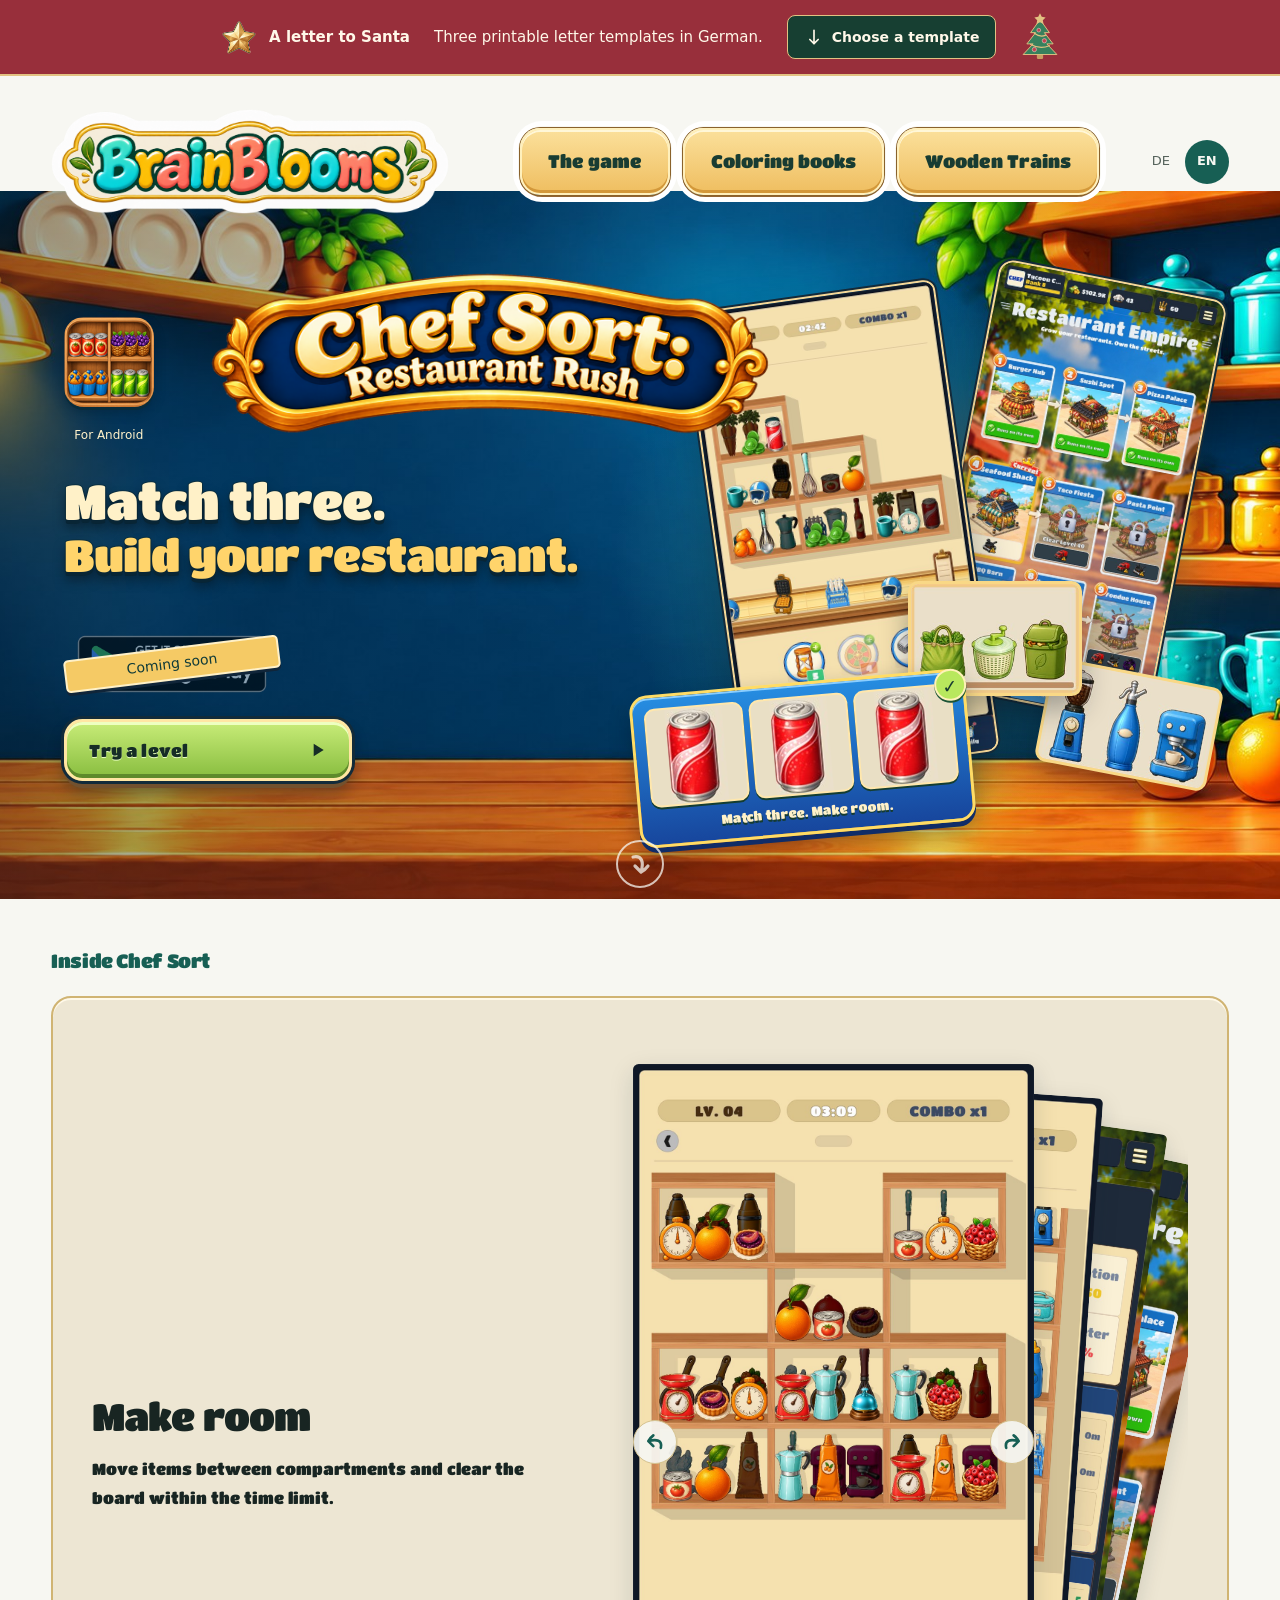
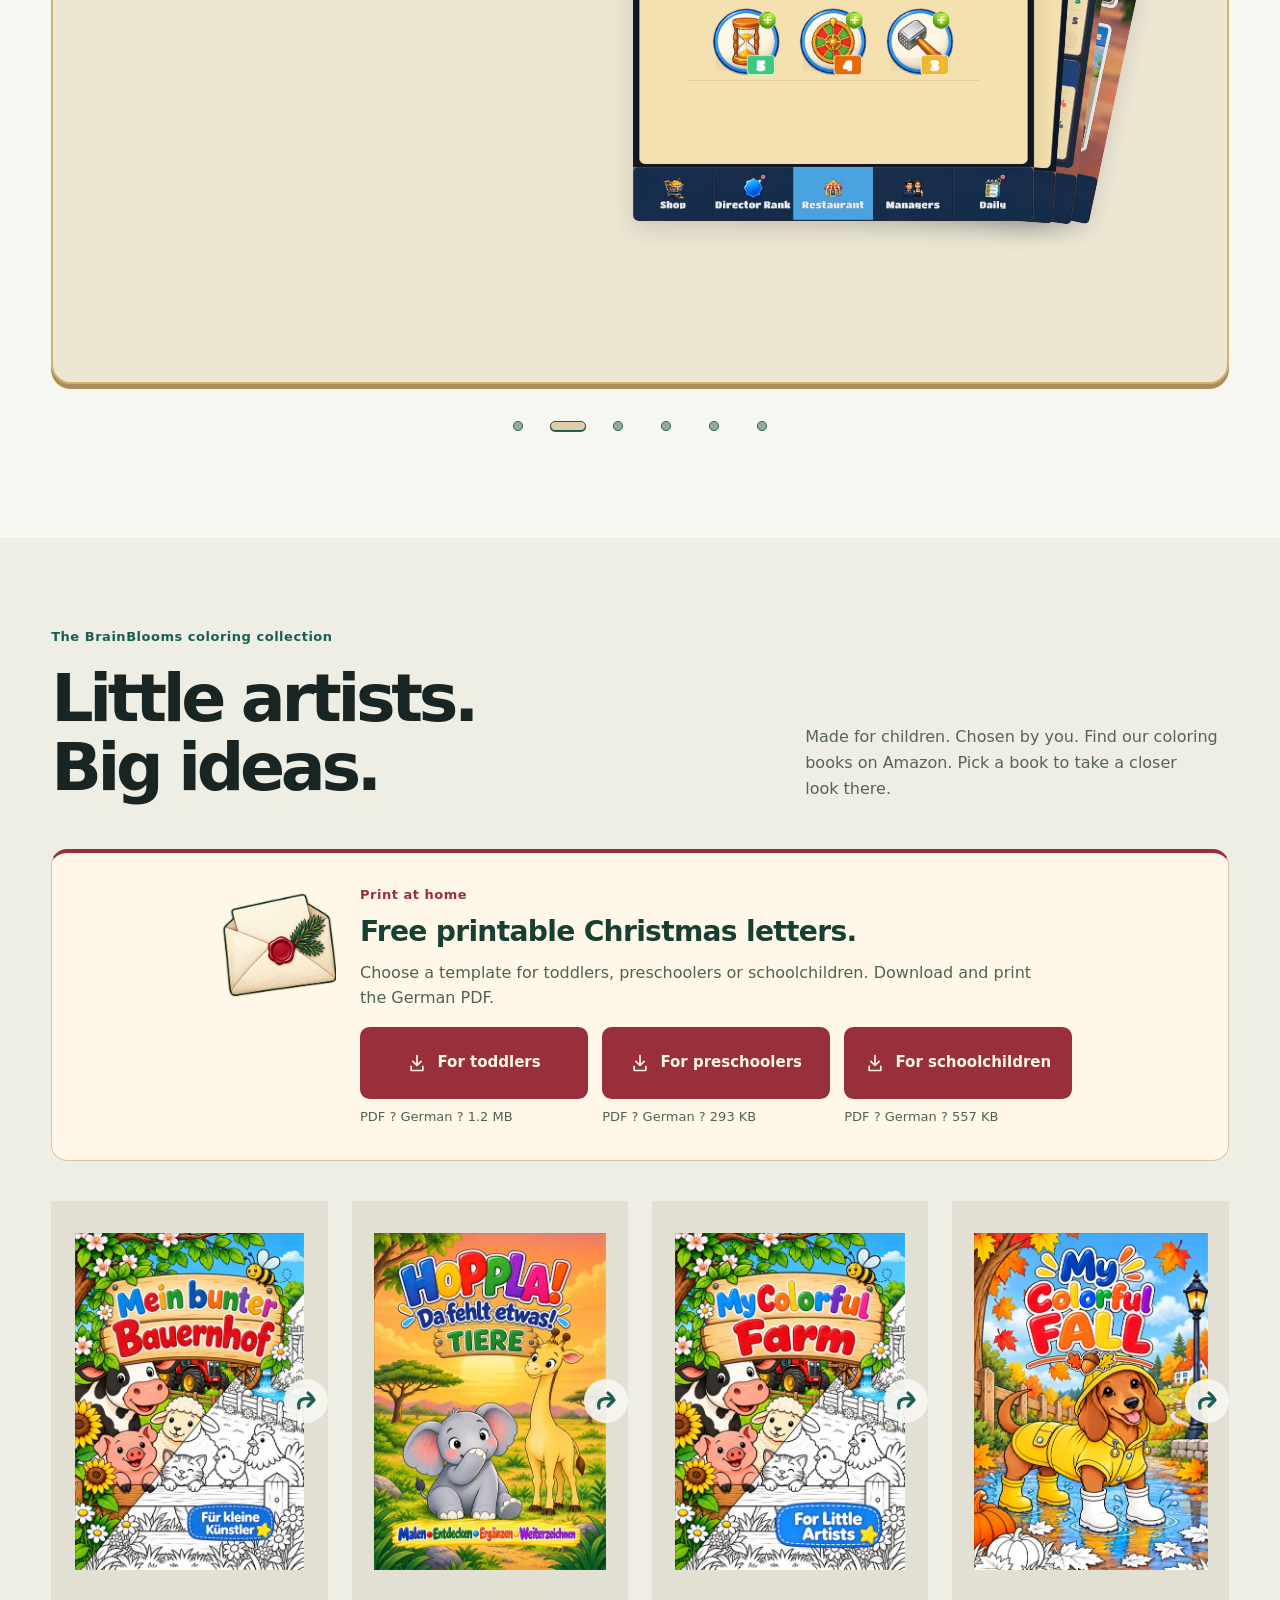
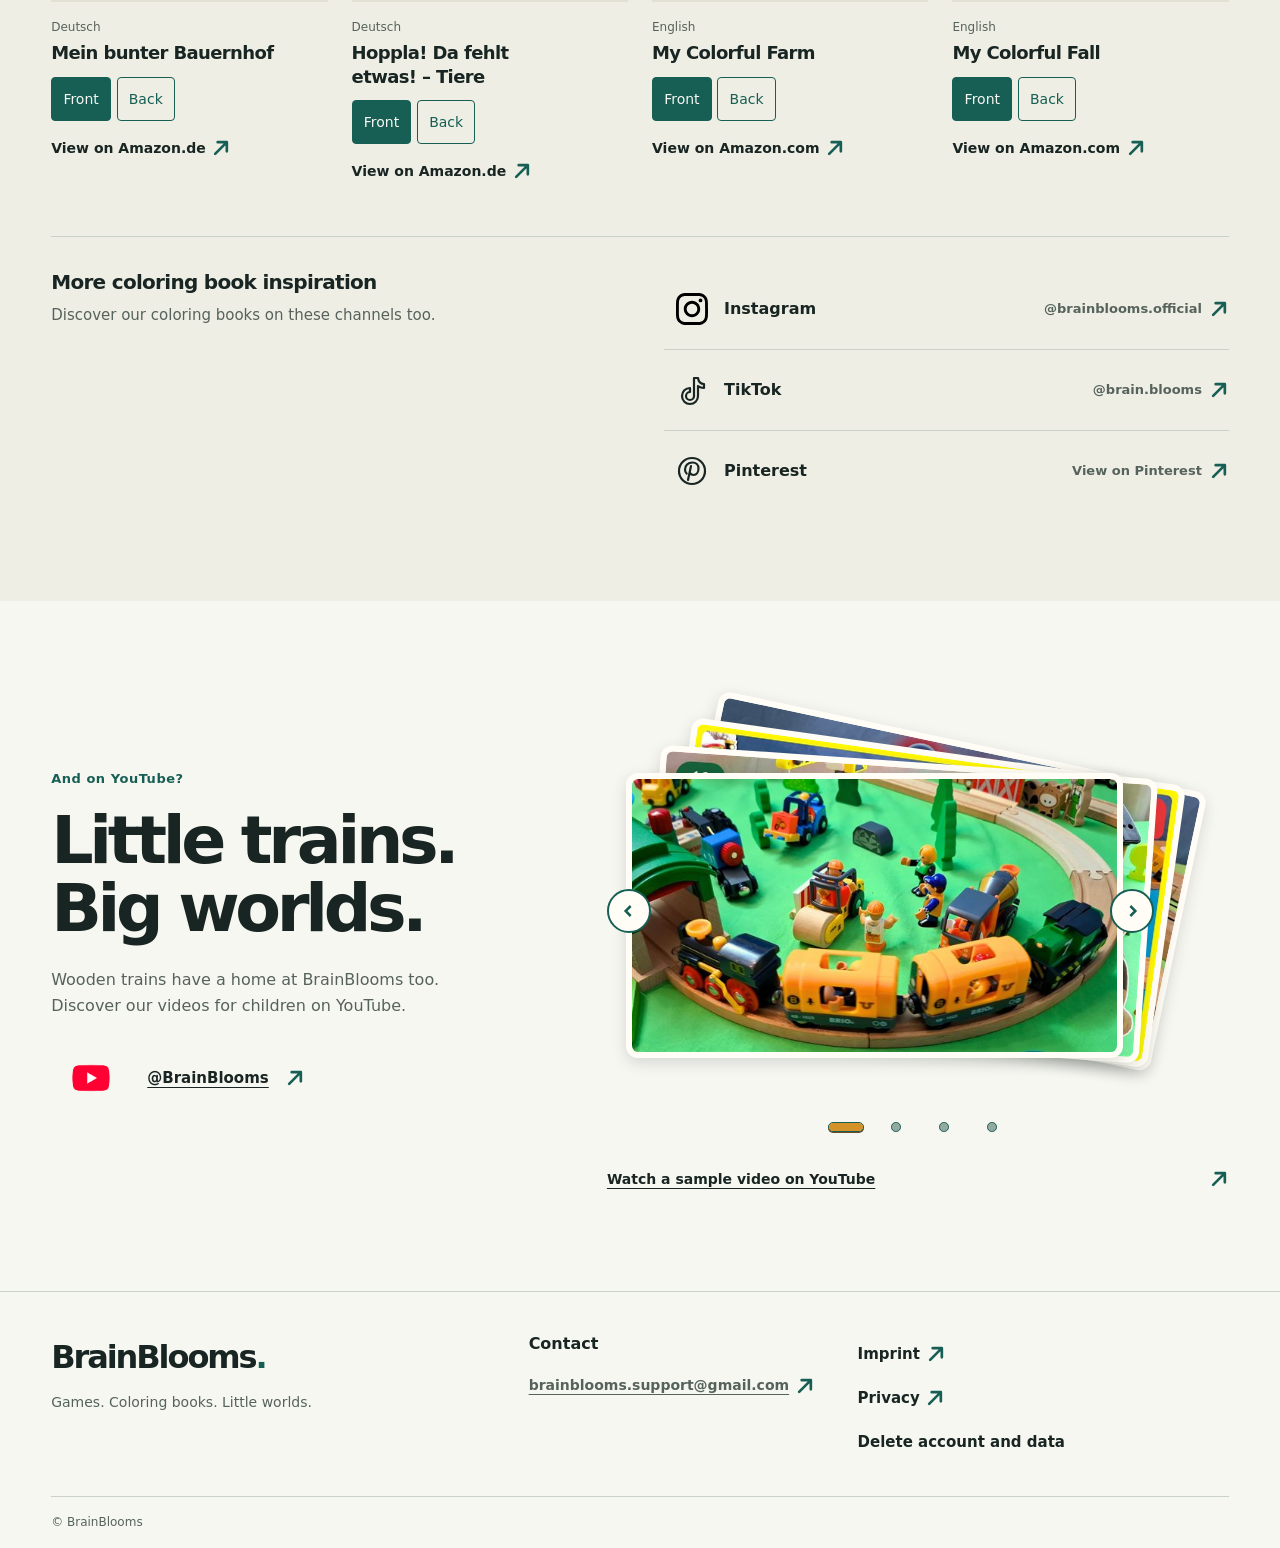
==== commit 38dc1f9d: "fix: publish approved Christmas design elements" ====
--- a/index.html
+++ b/index.html
@@ -9,7 +9,7 @@
   <script src="site-assets/language-preference.js?v=6e4a8bb40b"></script><link rel="stylesheet" href="site-assets/style.css?v=4a80e70e13"><link rel="stylesheet" href="site-assets/game-showcase.css?v=e27983bac5"><link rel="stylesheet" href="site-assets/game-ui.css?v=8d82de65f2"><script src="site-assets/language.js?v=7a1a17b407" defer></script><script src="site-assets/books.js?v=111619b588" defer></script><script src="site-assets/game-images.js?v=b083ee1e19" defer></script><script src="site-assets/game-showcase.js?v=68bdd2a86f" defer></script>
 
 
-<link rel="stylesheet" href="site-assets/youtube-fan.css?v=e4c23b05ac"><link rel="icon" href="site-assets/favicon.ico" sizes="any"><link rel="icon" type="image/png" sizes="32x32" href="site-assets/images/chef-sort-app-icon-32.png"><link rel="icon" type="image/png" sizes="48x48" href="site-assets/images/chef-sort-app-icon-48.png"><link rel="apple-touch-icon" sizes="180x180" href="site-assets/images/chef-sort-app-icon-180.png"><meta property="og:type" content="website"><meta property="og:title" content="BrainBlooms - Chef Sort: Restaurant Rush"><meta property="og:url" content="https://brainblooms.de/"><meta property="og:image" content="https://brainblooms.de/site-assets/images/chef-sort-app-icon-512.png"><meta property="og:image:width" content="512"><meta property="og:image:height" content="512"><meta property="og:image:alt" content="Chef Sort: Restaurant Rush - App-Symbol"><link rel="canonical" href="https://brainblooms.de/"><link rel="stylesheet" href="site-assets/downloads.css?v=f39671ae1c"></head>
+<link rel="stylesheet" href="site-assets/youtube-fan.css?v=e4c23b05ac"><link rel="icon" href="site-assets/favicon.ico" sizes="any"><link rel="icon" type="image/png" sizes="32x32" href="site-assets/images/chef-sort-app-icon-32.png"><link rel="icon" type="image/png" sizes="48x48" href="site-assets/images/chef-sort-app-icon-48.png"><link rel="apple-touch-icon" sizes="180x180" href="site-assets/images/chef-sort-app-icon-180.png"><meta property="og:type" content="website"><meta property="og:title" content="BrainBlooms - Chef Sort: Restaurant Rush"><meta property="og:url" content="https://brainblooms.de/"><meta property="og:image" content="https://brainblooms.de/site-assets/images/chef-sort-app-icon-512.png"><meta property="og:image:width" content="512"><meta property="og:image:height" content="512"><meta property="og:image:alt" content="Chef Sort: Restaurant Rush - App-Symbol"><link rel="canonical" href="https://brainblooms.de/"><link rel="stylesheet" href="site-assets/downloads.css?v=f0298f9eb5"></head>
 <body id="anfang">
 
 
@@ -19,7 +19,7 @@
     <a class="jump-circle" href="#seitenende" aria-label="Zum Seitenende" data-label-de="Zum Seitenende" data-label-en="Go to the bottom of the page" title="Zum Seitenende" data-title-de="Zum Seitenende" data-title-en="Go to the bottom of the page"><svg class="icon" aria-hidden="true" focusable="false" xmlns="http://www.w3.org/2000/svg" viewBox="0 0 24 24" fill="none" stroke="currentColor" stroke-width="3.2" stroke-linecap="round" stroke-linejoin="round"><path d="M5 5C14 3 16 10 13 20M7 14Q10 17 13 20Q17 18 20 14"/></svg></a>
   </nav>
   <!-- download-banner:start -->
-  <aside class="download-banner" data-download-banner aria-label="Briefvorlage zum Ausdrucken" data-label-de="Briefvorlage zum Ausdrucken" data-label-en="Printable letter template"><div class="download-banner-inner wrap"><p class="download-banner-copy"><strong><span data-lang="de">Post für den Weihnachtsmann</span><span data-lang="en" lang="en" hidden>A letter to Santa</span></strong><span><span data-lang="de">Drei Briefvorlagen zum Ausdrucken.</span><span data-lang="en" lang="en" hidden>Three printable letter templates in German.</span></span></p><a class="banner-download" href="#weihnachtsvorlagen"><svg class="icon" aria-hidden="true" focusable="false" xmlns="http://www.w3.org/2000/svg" viewBox="0 0 24 24" fill="none" stroke="currentColor" stroke-width="2" stroke-linecap="round" stroke-linejoin="round"><path d="M12 4v16m-5-5 5 5 5-5"/></svg><span data-lang="de">Zu den Vorlagen</span><span data-lang="en" lang="en" hidden>Choose a template</span></a></div></aside>
+  <aside class="download-banner" data-download-banner aria-label="Briefvorlage zum Ausdrucken" data-label-de="Briefvorlage zum Ausdrucken" data-label-en="Printable letter template"><div class="download-banner-inner wrap"><p class="download-banner-copy"><strong><span class="christmas-sprite christmas-star" data-holiday-motion="star" aria-hidden="true"></span><span data-lang="de">Post für den Weihnachtsmann</span><span data-lang="en" lang="en" hidden>A letter to Santa</span></strong><span><span data-lang="de">Drei Briefvorlagen zum Ausdrucken.</span><span data-lang="en" lang="en" hidden>Three printable letter templates in German.</span></span></p><a class="banner-download" href="#weihnachtsvorlagen"><svg class="icon" aria-hidden="true" focusable="false" xmlns="http://www.w3.org/2000/svg" viewBox="0 0 24 24" fill="none" stroke="currentColor" stroke-width="2" stroke-linecap="round" stroke-linejoin="round"><path d="M12 4v16m-5-5 5 5 5-5"/></svg><span data-lang="de">Zu den Vorlagen</span><span data-lang="en" lang="en" hidden>Choose a template</span></a><svg class="banner-christmas-tree" aria-hidden="true" focusable="false" viewBox="0 0 64 80" xmlns="http://www.w3.org/2000/svg"><rect x="27" y="60" width="10" height="15" rx="2" fill="#c99b61"/><path d="M32 12 17 33h8L11 51h10L5 68h54L43 51h10L39 33h8Z" fill="#37805d" stroke="#e2c282" stroke-width="1.5" stroke-linejoin="round"/><path d="m32 2 2.8 5.7 6.2.9-4.5 4.4 1.1 6.2-5.6-3-5.6 3 1.1-6.2-4.5-4.4 6.2-.9Z" fill="#e2c282"/><path d="M23 34q9 7 18 3M17 52q15 8 30 2" fill="none" stroke="#e2c282" stroke-width="2" stroke-linecap="round"/><g fill="#c34350" stroke="#fff8e9" stroke-width=".7"><circle cx="30" cy="29" r="3"/><circle cx="39" cy="46" r="3.5"/><circle cx="23" cy="60" r="3.5"/></g></svg></div></aside>
   <!-- download-banner:end -->
   <header class="site-header wrap">
     <div class="wordmark has-wordmark-image"><img class="wordmark-image" src="site-assets/images/brainblooms-wordmark-white-outline-v2.png" width="720" height="159" alt="BrainBlooms"></div>
@@ -39,7 +39,7 @@
     </div>
   </section><section class="books-section" id="malbuecher" aria-labelledby="books-title"><div class="wrap">
       <div class="section-intro"><div><p class="section-label"><span data-lang="de">Die Malbuchwelt von BrainBlooms</span><span data-lang="en" lang="en" hidden>The BrainBlooms coloring collection</span></p><h2 id="books-title"><span data-lang="de">Kleine Künstler.<br>Große Ideen.</span><span data-lang="en" lang="en" hidden>Little artists.<br>Big ideas.</span></h2></div><p class="intro-copy"><span data-lang="de">Für Kinder gemacht. Von dir entdeckt. Unsere Malbücher findest du auf Amazon – wähle ein Buch und schau es dir dort an.</span><span data-lang="en" lang="en" hidden>Made for children. Chosen by you. Find our coloring books on Amazon. Pick a book to take a closer look there.</span></p></div>
-      <aside class="letter-download" id="weihnachtsvorlagen" tabindex="-1" aria-labelledby="letter-download-title"><div class="letter-copy"><p class="section-label"><span data-lang="de">Zum Ausdrucken</span><span data-lang="en" lang="en" hidden>Print at home</span></p><h3 id="letter-download-title"><span data-lang="de">Kostenlose Weihnachtsbriefe zum Ausdrucken.</span><span data-lang="en" lang="en" hidden>Free printable Christmas letters.</span></h3><p><span data-lang="de">Wähle die passende Vorlage: für Kleinkinder, Kindergartenkinder oder Schulkinder. Als PDF herunterladen und ausdrucken.</span><span data-lang="en" lang="en" hidden>Choose a template for toddlers, preschoolers or schoolchildren. Download and print the German PDF.</span></p></div><div class="letter-download-action"><div class="letter-template"><a class="pdf-download" href="site-assets/downloads/weihnachtsbrief-kleinkinder.pdf" download="weihnachtsbrief-kleinkinder.pdf" aria-describedby="letter-file-kleinkinder"><svg class="icon" aria-hidden="true" focusable="false" xmlns="http://www.w3.org/2000/svg" viewBox="0 0 24 24" fill="none" stroke="currentColor" stroke-width="2" stroke-linecap="round" stroke-linejoin="round"><path d="M12 3v12m-5-5 5 5 5-5M5 16v5h14v-5"/></svg><span data-lang="de">Für Kleinkinder</span><span data-lang="en" lang="en" hidden>For toddlers</span></a><p class="letter-file-info" id="letter-file-kleinkinder"><span data-lang="de">PDF ? Deutsch ? 1,2 MB</span><span data-lang="en" lang="en" hidden>PDF ? German ? 1.2 MB</span></p></div><div class="letter-template"><a class="pdf-download" href="site-assets/downloads/weihnachtsbrief-kindergarten.pdf" download="weihnachtsbrief-kindergarten.pdf" aria-describedby="letter-file-kindergarten"><svg class="icon" aria-hidden="true" focusable="false" xmlns="http://www.w3.org/2000/svg" viewBox="0 0 24 24" fill="none" stroke="currentColor" stroke-width="2" stroke-linecap="round" stroke-linejoin="round"><path d="M12 3v12m-5-5 5 5 5-5M5 16v5h14v-5"/></svg><span data-lang="de">Für Kindergartenkinder</span><span data-lang="en" lang="en" hidden>For preschoolers</span></a><p class="letter-file-info" id="letter-file-kindergarten"><span data-lang="de">PDF ? Deutsch ? 293 KB</span><span data-lang="en" lang="en" hidden>PDF ? German ? 293 KB</span></p></div><div class="letter-template"><a class="pdf-download" href="site-assets/downloads/weihnachtsbrief-schulkinder.pdf" download="weihnachtsbrief-schulkinder.pdf" aria-describedby="letter-file-schulkinder"><svg class="icon" aria-hidden="true" focusable="false" xmlns="http://www.w3.org/2000/svg" viewBox="0 0 24 24" fill="none" stroke="currentColor" stroke-width="2" stroke-linecap="round" stroke-linejoin="round"><path d="M12 3v12m-5-5 5 5 5-5M5 16v5h14v-5"/></svg><span data-lang="de">Für Schulkinder</span><span data-lang="en" lang="en" hidden>For schoolchildren</span></a><p class="letter-file-info" id="letter-file-schulkinder"><span data-lang="de">PDF ? Deutsch ? 557 KB</span><span data-lang="en" lang="en" hidden>PDF ? German ? 557 KB</span></p></div></div></aside>
+      <aside class="letter-download" id="weihnachtsvorlagen" tabindex="-1" aria-labelledby="letter-download-title"><div class="letter-download-inner"><span class="christmas-sprite christmas-letter christmas-letter-hero" aria-hidden="true"></span><div class="letter-copy"><p class="section-label"><span data-lang="de">Zum Ausdrucken</span><span data-lang="en" lang="en" hidden>Print at home</span></p><h3 id="letter-download-title"><span data-lang="de">Kostenlose Weihnachtsbriefe zum Ausdrucken.</span><span data-lang="en" lang="en" hidden>Free printable Christmas letters.</span></h3><p><span data-lang="de">Wähle die passende Vorlage: für Kleinkinder, Kindergartenkinder oder Schulkinder. Als PDF herunterladen und ausdrucken.</span><span data-lang="en" lang="en" hidden>Choose a template for toddlers, preschoolers or schoolchildren. Download and print the German PDF.</span></p></div><div class="letter-download-action"><div class="letter-template"><a class="pdf-download" href="site-assets/downloads/weihnachtsbrief-kleinkinder.pdf" download="weihnachtsbrief-kleinkinder.pdf" aria-describedby="letter-file-kleinkinder"><svg class="icon" aria-hidden="true" focusable="false" xmlns="http://www.w3.org/2000/svg" viewBox="0 0 24 24" fill="none" stroke="currentColor" stroke-width="2" stroke-linecap="round" stroke-linejoin="round"><path d="M12 3v12m-5-5 5 5 5-5M5 16v5h14v-5"/></svg><span data-lang="de">Für Kleinkinder</span><span data-lang="en" lang="en" hidden>For toddlers</span></a><p class="letter-file-info" id="letter-file-kleinkinder"><span data-lang="de">PDF ? Deutsch ? 1,2 MB</span><span data-lang="en" lang="en" hidden>PDF ? German ? 1.2 MB</span></p></div><div class="letter-template"><a class="pdf-download" href="site-assets/downloads/weihnachtsbrief-kindergarten.pdf" download="weihnachtsbrief-kindergarten.pdf" aria-describedby="letter-file-kindergarten"><svg class="icon" aria-hidden="true" focusable="false" xmlns="http://www.w3.org/2000/svg" viewBox="0 0 24 24" fill="none" stroke="currentColor" stroke-width="2" stroke-linecap="round" stroke-linejoin="round"><path d="M12 3v12m-5-5 5 5 5-5M5 16v5h14v-5"/></svg><span data-lang="de">Für Kindergartenkinder</span><span data-lang="en" lang="en" hidden>For preschoolers</span></a><p class="letter-file-info" id="letter-file-kindergarten"><span data-lang="de">PDF ? Deutsch ? 293 KB</span><span data-lang="en" lang="en" hidden>PDF ? German ? 293 KB</span></p></div><div class="letter-template"><a class="pdf-download" href="site-assets/downloads/weihnachtsbrief-schulkinder.pdf" download="weihnachtsbrief-schulkinder.pdf" aria-describedby="letter-file-schulkinder"><svg class="icon" aria-hidden="true" focusable="false" xmlns="http://www.w3.org/2000/svg" viewBox="0 0 24 24" fill="none" stroke="currentColor" stroke-width="2" stroke-linecap="round" stroke-linejoin="round"><path d="M12 3v12m-5-5 5 5 5-5M5 16v5h14v-5"/></svg><span data-lang="de">Für Schulkinder</span><span data-lang="en" lang="en" hidden>For schoolchildren</span></a><p class="letter-file-info" id="letter-file-schulkinder"><span data-lang="de">PDF ? Deutsch ? 557 KB</span><span data-lang="en" lang="en" hidden>PDF ? German ? 557 KB</span></p></div></div></div></aside>
       <div class="book-spread"><article class="book-entry" data-book="farm-de" data-title="Mein bunter Bauernhof" data-side="front" aria-labelledby="title-farm-de">
     <div class="book-stage"><a class="book-view" href="site-assets/books/farm-de-front.jpg" aria-label="Mein bunter Bauernhof – Vorderseite vergrößern" data-label-de="Mein bunter Bauernhof – Vorderseite vergrößern" data-label-en="Mein bunter Bauernhof – Enlarge front cover"><img class="book-cover" src="site-assets/books/farm-de-front-thumb.jpg" width="476" height="700" loading="lazy" decoding="async" alt="Mein bunter Bauernhof – Vorderseite" data-alt-de="Mein bunter Bauernhof – Vorderseite" data-alt-en="Mein bunter Bauernhof – Front cover"></a><button type="button" class="book-image-arrow is-prev" data-book-step="-1" hidden aria-label="Vorherige Buchansicht" data-label-de="Vorherige Buchansicht" data-label-en="Previous cover view"><svg class="icon" aria-hidden="true" focusable="false" xmlns="http://www.w3.org/2000/svg" viewBox="0 0 24 24" fill="none" stroke="currentColor" stroke-width="3.2" stroke-linecap="round" stroke-linejoin="round"><path d="M5 19C14 21 16 14 13 4M7 10Q10 7 13 4Q17 6 20 10"/></svg></button><button type="button" class="book-image-arrow is-next" data-book-step="1" hidden aria-label="Nächste Buchansicht" data-label-de="Nächste Buchansicht" data-label-en="Next cover view"><svg class="icon" aria-hidden="true" focusable="false" xmlns="http://www.w3.org/2000/svg" viewBox="0 0 24 24" fill="none" stroke="currentColor" stroke-width="3.2" stroke-linecap="round" stroke-linejoin="round"><path d="M5 19C14 21 16 14 13 4M7 10Q10 7 13 4Q17 6 20 10"/></svg></button></div>
     <p class="book-language">Deutsch</p><h3 id="title-farm-de">Mein bunter Bauernhof</h3>
@@ -85,5 +85,5 @@
   <dialog class="book-dialog" id="game-dialog" aria-labelledby="game-dialog-title"><h2 class="sr-only" id="game-dialog-title"></h2><div class="book-dialog-dismiss"><button type="button" id="game-dialog-close" aria-label="Grossansicht schliessen" data-label-de="Grossansicht schliessen" data-label-en="Close enlarged view"><svg class="icon" aria-hidden="true" focusable="false" xmlns="http://www.w3.org/2000/svg" viewBox="0 0 24 24" fill="none" stroke="currentColor" stroke-width="3.2" stroke-linecap="round" stroke-linejoin="round"><path d="M5 5C8 6 15 18 19 19M19 5C15 7 9 17 5 19"/></svg></button></div><div class="book-dialog-image" id="game-dialog-image"></div></dialog></main>
   <footer class="site-footer"><div class="wrap"><div class="footer-inner"><div><a class="wordmark" href="#anfang">BrainBlooms<span aria-hidden="true">.</span></a><p><span data-lang="de">Spiele. Malbücher. Kleine Welten.</span><span data-lang="en" lang="en" hidden>Games. Coloring books. Little worlds.</span></p></div><div class="contact-copy"><h2><span data-lang="de">Kontakt</span><span data-lang="en" lang="en" hidden>Contact</span></h2><p><a class="contact-email" href="mailto:brainblooms.support@gmail.com"><span>brainblooms.support@gmail.com</span><svg class="icon" aria-hidden="true" focusable="false" xmlns="http://www.w3.org/2000/svg" viewBox="0 0 24 24" fill="none" stroke="currentColor" stroke-width="3.2" stroke-linecap="round" stroke-linejoin="round"><path d="M5 19 19 5M8 5h11v11"/></svg></a></p></div><nav class="legal-nav" aria-label="Rechtliche Informationen" data-label-de="Rechtliche Informationen" data-label-en="Legal information"><a href="impressum/"><span data-lang="de">Impressum</span><span data-lang="en" lang="en" hidden>Imprint</span><svg class="icon" aria-hidden="true" focusable="false" xmlns="http://www.w3.org/2000/svg" viewBox="0 0 24 24" fill="none" stroke="currentColor" stroke-width="3.2" stroke-linecap="round" stroke-linejoin="round"><path d="M5 19 19 5M8 5h11v11"/></svg></a><a href="datenschutz-website/"><span data-lang="de">Datenschutz</span><span data-lang="en" lang="en" hidden>Privacy</span><svg class="icon" aria-hidden="true" focusable="false" xmlns="http://www.w3.org/2000/svg" viewBox="0 0 24 24" fill="none" stroke="currentColor" stroke-width="3.2" stroke-linecap="round" stroke-linejoin="round"><path d="M5 19 19 5M8 5h11v11"/></svg></a><!-- account-deletion-published:start --><a href="daten-loeschen/" data-lang="de">Konto und Daten löschen</a><a href="delete-data/" data-lang="en" lang="en" hidden>Delete account and data</a><!-- account-deletion-published:end --></nav></div><div class="footer-bottom" id="seitenende"><p>© BrainBlooms</p></div></div></footer>
   </div><!-- /preview-site -->
-<script src="site-assets/youtube-fan.js?v=dbdda00d60" defer></script></body>
+<script src="site-assets/youtube-fan.js?v=dbdda00d60" defer></script><script type="module" src="site-assets/christmas-sprites.js?v=1"></script></body>
 </html>
--- a/site-assets/downloads.css
+++ b/site-assets/downloads.css
@@ -26,3 +26,116 @@
   .download-banner-copy strong { display: block; }
   .letter-download-action, .pdf-download { width: 100%; }
 }
+
+/* Christmas styling from the approved offline draft, now part of the public site. */
+a, button { -webkit-tap-highlight-color: transparent; }
+.banner-download:active {
+  background: var(--deep);
+  color: var(--bg);
+  box-shadow: inset 0 0 0 2px var(--gold);
+  text-decoration: underline;
+  text-decoration-thickness: 3px;
+}
+.download-banner, .letter-download {
+  --christmas-pine: #173f32;
+  --christmas-cream: #fff8e9;
+  --christmas-red: #982f3b;
+  --christmas-red-hover: #76222d;
+  --christmas-gold: #e2c282;
+  --christmas-muted: #506255;
+}
+.download-banner {
+  color: var(--christmas-cream);
+  background: var(--christmas-red);
+  border-bottom: 2px solid var(--christmas-gold);
+}
+.banner-download {
+  background: var(--christmas-pine);
+  color: var(--christmas-cream);
+  border-color: var(--christmas-gold);
+}
+.letter-download {
+  display: block;
+  max-width: none;
+  margin-inline: auto;
+  padding: clamp(1.25rem, 3vw, 2rem);
+  background: var(--christmas-cream);
+  border-color: #d8c5a3;
+  border-top: 4px solid var(--christmas-red);
+  scroll-margin-top: 2rem;
+}
+.letter-download-inner {
+  display: grid;
+  max-width: 54rem;
+  margin-inline: auto;
+  grid-template-columns: 8rem minmax(0, 1fr);
+  align-items: center;
+  gap: 1rem 1.5rem;
+}
+.letter-copy { grid-column: 2; min-width: 0; }
+.letter-copy .section-label { color: var(--christmas-red); margin-bottom: .5rem; }
+.letter-copy h3 { color: var(--christmas-pine); }
+.letter-copy > p:last-child, .letter-file-info { color: var(--christmas-muted); }
+.letter-download-action {
+  grid-column: 2;
+  display: grid;
+  grid-template-columns: repeat(3, minmax(0, 1fr));
+  gap: .9rem;
+  align-items: start;
+}
+.letter-template { min-width: 0; display: flex; flex-direction: column; gap: .5rem; }
+.letter-template .pdf-download { width: 100%; height: 100%; min-height: 4.5rem; padding-inline: .6rem; }
+.letter-template .icon { flex: 0 0 auto; }
+.letter-template .pdf-download > span { min-width: 0; overflow-wrap: anywhere; }
+.pdf-download {
+  background: var(--christmas-red);
+  border-color: var(--christmas-red);
+  color: var(--christmas-cream);
+}
+.banner-download:focus-visible { outline-color: var(--christmas-gold); }
+.pdf-download:focus-visible { outline-color: var(--christmas-red); }
+.letter-download:focus-visible { outline: 3px solid var(--christmas-red); outline-offset: 4px; }
+.download-banner-copy strong { display: inline-flex; align-items: center; justify-content: center; gap: .6rem; }
+.download-banner-copy { align-items: center; column-gap: 1.5rem; row-gap: .35rem; }
+.christmas-sprite {
+  display: inline-block;
+  width: var(--sprite-size, 5rem);
+  height: var(--sprite-size, 5rem);
+  flex: 0 0 auto;
+  background: url('images/christmas-sprites-v1.png') no-repeat;
+  background-size: 200% 200%;
+  pointer-events: none;
+}
+.christmas-star { background-position: 100% 0; }
+.christmas-letter { background-position: 0 100%; }
+.download-banner-copy strong .christmas-sprite { --sprite-size: 2.5rem; }
+.christmas-letter-hero { --sprite-size: 8rem; grid-column: 1; grid-row: 1 / 3; align-self: start; }
+.banner-christmas-tree { width: 2.5rem; height: 3.125rem; flex: 0 0 auto; pointer-events: none; }
+.download-banner, .letter-download { --ease-in-out: cubic-bezier(0.77, 0, 0.175, 1); }
+@media (hover: hover) and (pointer: fine) {
+  .banner-download:hover:not(:active), .pdf-download:hover:not(:active) {
+    background: var(--christmas-red-hover);
+    color: var(--christmas-cream);
+  }
+  .banner-download:hover:not(:active) { background: #102e24; }
+  .pdf-download:hover:not(:active) { border-color: var(--christmas-red-hover); }
+}
+.banner-download:active, .pdf-download:active {
+  background: var(--christmas-gold);
+  color: var(--christmas-pine);
+  border-color: var(--christmas-pine);
+  box-shadow: inset 0 0 0 2px var(--christmas-pine);
+}
+@media (max-width: 50rem) {
+  .letter-download-action { grid-template-columns: minmax(0, 1fr); }
+  .letter-template .pdf-download { min-height: 48px; }
+}
+@media (max-width: 30rem) {
+  .download-banner-copy strong { display: flex; }
+  .download-banner-copy > span { display: block; margin-top: .4rem; }
+  .letter-download-inner { grid-template-columns: 4rem minmax(0, 1fr); gap: 1rem; }
+  .download-banner-inner { position: relative; padding-inline-end: 3.25rem; }
+  .banner-christmas-tree { position: absolute; right: 0; top: 50%; transform: translateY(-50%); width: 2rem; height: 2.5rem; }
+  .christmas-letter-hero { --sprite-size: 4rem; grid-row: 1; }
+  .letter-download-action { grid-column: 1 / -1; }
+}
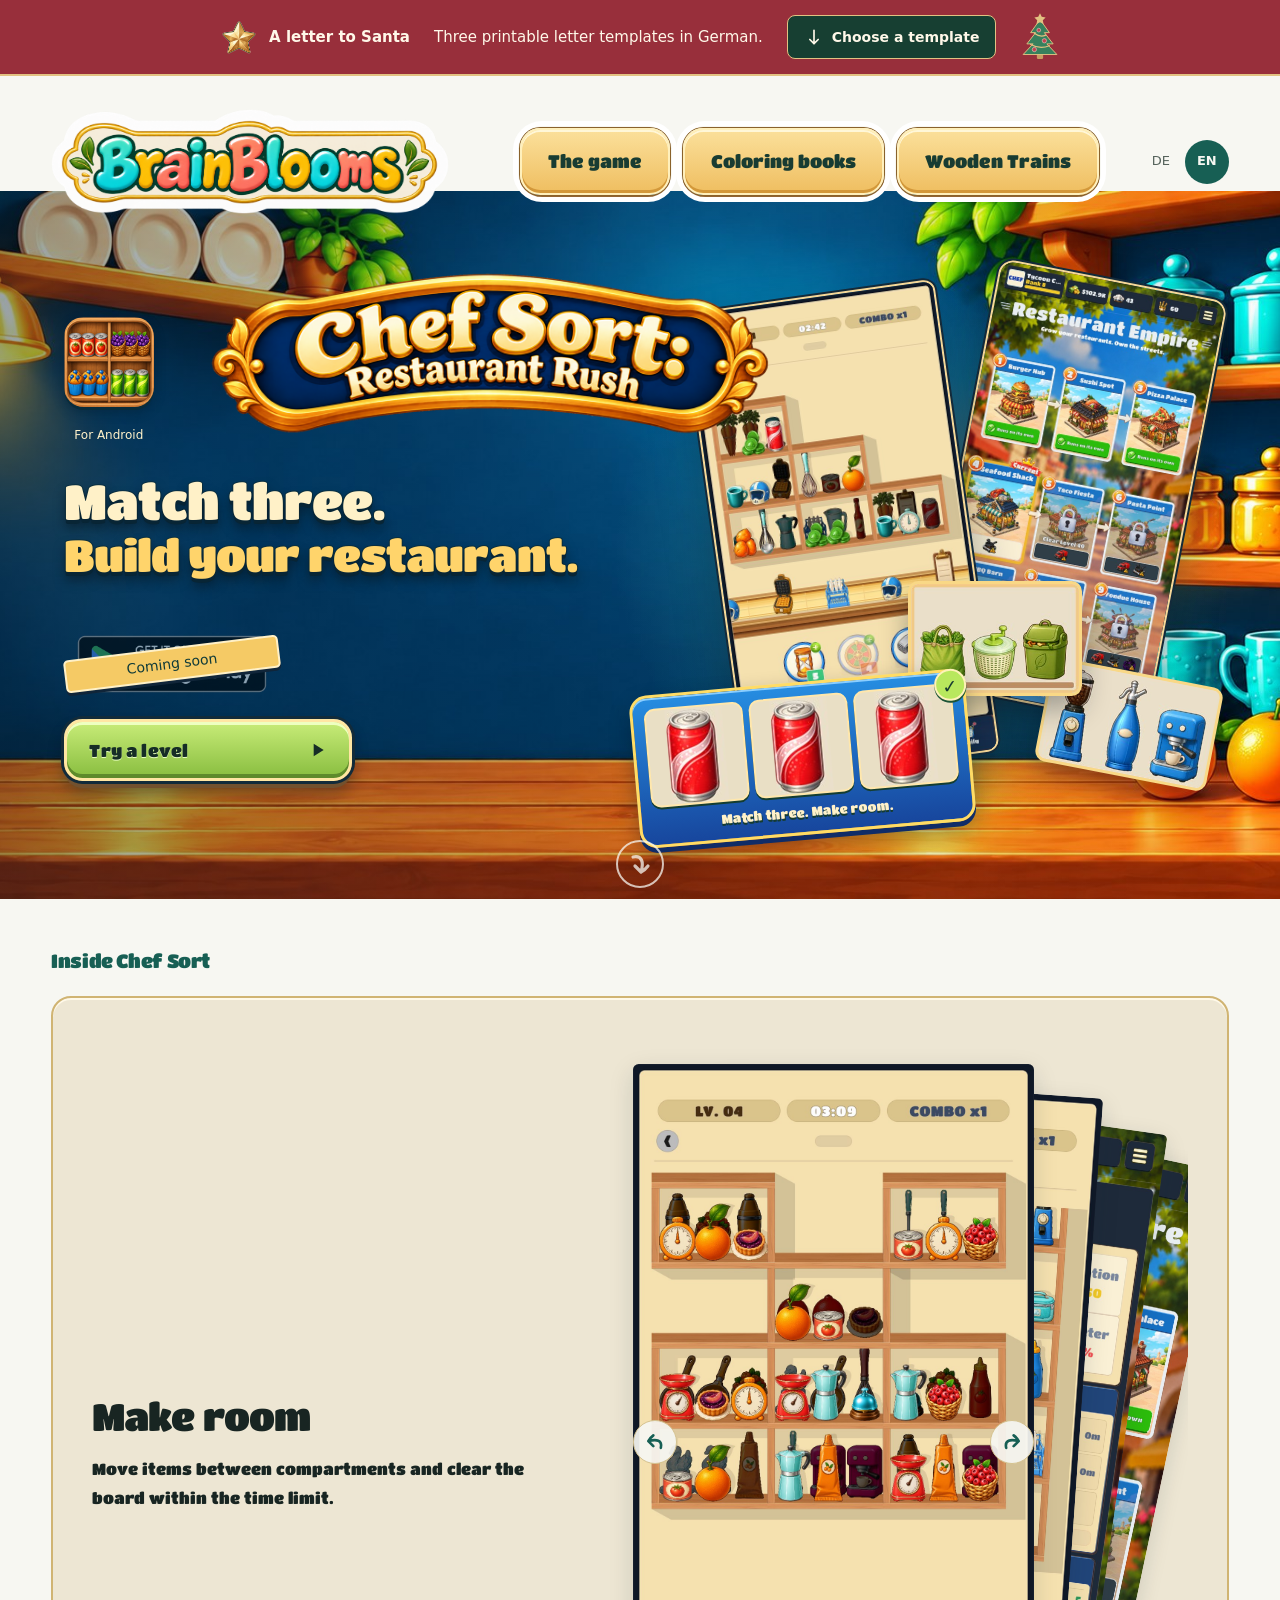
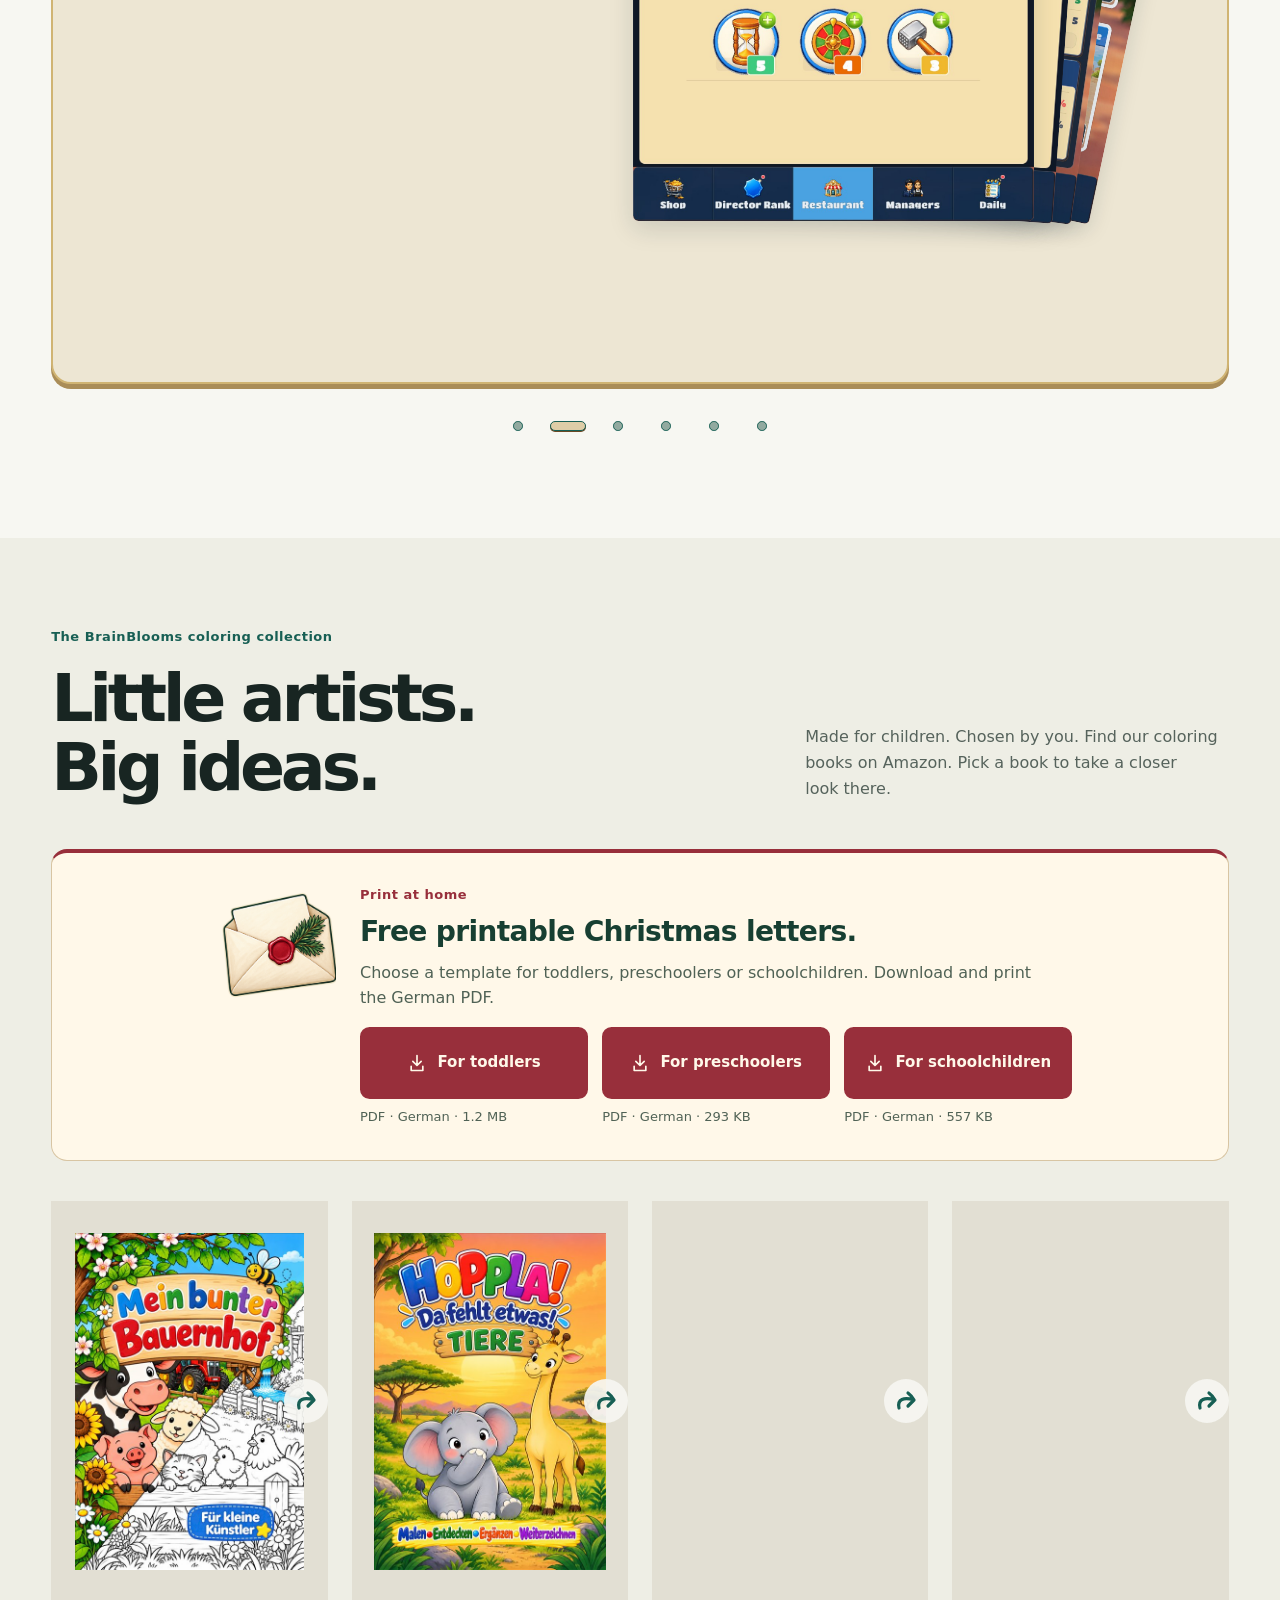
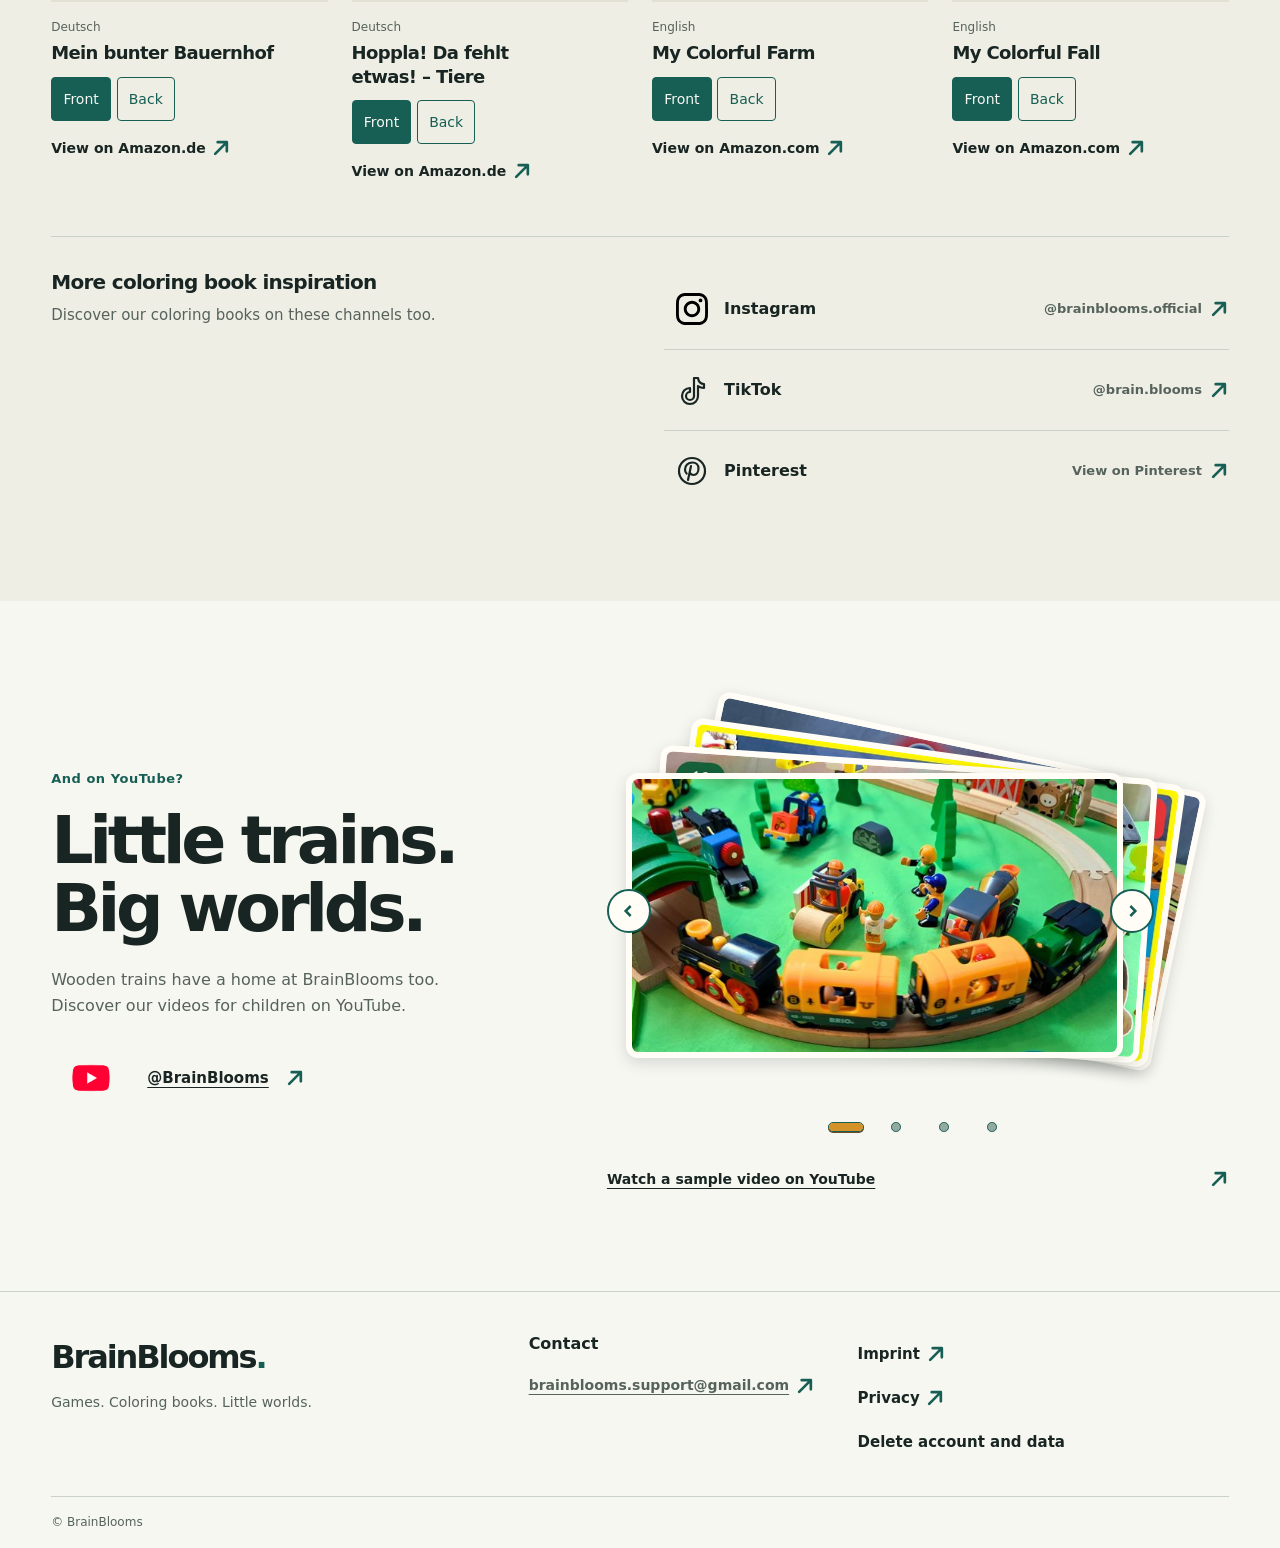
==== commit 4dd17f47: "fix: restore PDF detail separators" ====
--- a/index.html
+++ b/index.html
@@ -39,7 +39,7 @@
     </div>
   </section><section class="books-section" id="malbuecher" aria-labelledby="books-title"><div class="wrap">
       <div class="section-intro"><div><p class="section-label"><span data-lang="de">Die Malbuchwelt von BrainBlooms</span><span data-lang="en" lang="en" hidden>The BrainBlooms coloring collection</span></p><h2 id="books-title"><span data-lang="de">Kleine Künstler.<br>Große Ideen.</span><span data-lang="en" lang="en" hidden>Little artists.<br>Big ideas.</span></h2></div><p class="intro-copy"><span data-lang="de">Für Kinder gemacht. Von dir entdeckt. Unsere Malbücher findest du auf Amazon – wähle ein Buch und schau es dir dort an.</span><span data-lang="en" lang="en" hidden>Made for children. Chosen by you. Find our coloring books on Amazon. Pick a book to take a closer look there.</span></p></div>
-      <aside class="letter-download" id="weihnachtsvorlagen" tabindex="-1" aria-labelledby="letter-download-title"><div class="letter-download-inner"><span class="christmas-sprite christmas-letter christmas-letter-hero" aria-hidden="true"></span><div class="letter-copy"><p class="section-label"><span data-lang="de">Zum Ausdrucken</span><span data-lang="en" lang="en" hidden>Print at home</span></p><h3 id="letter-download-title"><span data-lang="de">Kostenlose Weihnachtsbriefe zum Ausdrucken.</span><span data-lang="en" lang="en" hidden>Free printable Christmas letters.</span></h3><p><span data-lang="de">Wähle die passende Vorlage: für Kleinkinder, Kindergartenkinder oder Schulkinder. Als PDF herunterladen und ausdrucken.</span><span data-lang="en" lang="en" hidden>Choose a template for toddlers, preschoolers or schoolchildren. Download and print the German PDF.</span></p></div><div class="letter-download-action"><div class="letter-template"><a class="pdf-download" href="site-assets/downloads/weihnachtsbrief-kleinkinder.pdf" download="weihnachtsbrief-kleinkinder.pdf" aria-describedby="letter-file-kleinkinder"><svg class="icon" aria-hidden="true" focusable="false" xmlns="http://www.w3.org/2000/svg" viewBox="0 0 24 24" fill="none" stroke="currentColor" stroke-width="2" stroke-linecap="round" stroke-linejoin="round"><path d="M12 3v12m-5-5 5 5 5-5M5 16v5h14v-5"/></svg><span data-lang="de">Für Kleinkinder</span><span data-lang="en" lang="en" hidden>For toddlers</span></a><p class="letter-file-info" id="letter-file-kleinkinder"><span data-lang="de">PDF ? Deutsch ? 1,2 MB</span><span data-lang="en" lang="en" hidden>PDF ? German ? 1.2 MB</span></p></div><div class="letter-template"><a class="pdf-download" href="site-assets/downloads/weihnachtsbrief-kindergarten.pdf" download="weihnachtsbrief-kindergarten.pdf" aria-describedby="letter-file-kindergarten"><svg class="icon" aria-hidden="true" focusable="false" xmlns="http://www.w3.org/2000/svg" viewBox="0 0 24 24" fill="none" stroke="currentColor" stroke-width="2" stroke-linecap="round" stroke-linejoin="round"><path d="M12 3v12m-5-5 5 5 5-5M5 16v5h14v-5"/></svg><span data-lang="de">Für Kindergartenkinder</span><span data-lang="en" lang="en" hidden>For preschoolers</span></a><p class="letter-file-info" id="letter-file-kindergarten"><span data-lang="de">PDF ? Deutsch ? 293 KB</span><span data-lang="en" lang="en" hidden>PDF ? German ? 293 KB</span></p></div><div class="letter-template"><a class="pdf-download" href="site-assets/downloads/weihnachtsbrief-schulkinder.pdf" download="weihnachtsbrief-schulkinder.pdf" aria-describedby="letter-file-schulkinder"><svg class="icon" aria-hidden="true" focusable="false" xmlns="http://www.w3.org/2000/svg" viewBox="0 0 24 24" fill="none" stroke="currentColor" stroke-width="2" stroke-linecap="round" stroke-linejoin="round"><path d="M12 3v12m-5-5 5 5 5-5M5 16v5h14v-5"/></svg><span data-lang="de">Für Schulkinder</span><span data-lang="en" lang="en" hidden>For schoolchildren</span></a><p class="letter-file-info" id="letter-file-schulkinder"><span data-lang="de">PDF ? Deutsch ? 557 KB</span><span data-lang="en" lang="en" hidden>PDF ? German ? 557 KB</span></p></div></div></div></aside>
+      <aside class="letter-download" id="weihnachtsvorlagen" tabindex="-1" aria-labelledby="letter-download-title"><div class="letter-download-inner"><span class="christmas-sprite christmas-letter christmas-letter-hero" aria-hidden="true"></span><div class="letter-copy"><p class="section-label"><span data-lang="de">Zum Ausdrucken</span><span data-lang="en" lang="en" hidden>Print at home</span></p><h3 id="letter-download-title"><span data-lang="de">Kostenlose Weihnachtsbriefe zum Ausdrucken.</span><span data-lang="en" lang="en" hidden>Free printable Christmas letters.</span></h3><p><span data-lang="de">Wähle die passende Vorlage: für Kleinkinder, Kindergartenkinder oder Schulkinder. Als PDF herunterladen und ausdrucken.</span><span data-lang="en" lang="en" hidden>Choose a template for toddlers, preschoolers or schoolchildren. Download and print the German PDF.</span></p></div><div class="letter-download-action"><div class="letter-template"><a class="pdf-download" href="site-assets/downloads/weihnachtsbrief-kleinkinder.pdf" download="weihnachtsbrief-kleinkinder.pdf" aria-describedby="letter-file-kleinkinder"><svg class="icon" aria-hidden="true" focusable="false" xmlns="http://www.w3.org/2000/svg" viewBox="0 0 24 24" fill="none" stroke="currentColor" stroke-width="2" stroke-linecap="round" stroke-linejoin="round"><path d="M12 3v12m-5-5 5 5 5-5M5 16v5h14v-5"/></svg><span data-lang="de">Für Kleinkinder</span><span data-lang="en" lang="en" hidden>For toddlers</span></a><p class="letter-file-info" id="letter-file-kleinkinder"><span data-lang="de">PDF &middot; Deutsch &middot; 1,2 MB</span><span data-lang="en" lang="en" hidden>PDF &middot; German &middot; 1.2 MB</span></p></div><div class="letter-template"><a class="pdf-download" href="site-assets/downloads/weihnachtsbrief-kindergarten.pdf" download="weihnachtsbrief-kindergarten.pdf" aria-describedby="letter-file-kindergarten"><svg class="icon" aria-hidden="true" focusable="false" xmlns="http://www.w3.org/2000/svg" viewBox="0 0 24 24" fill="none" stroke="currentColor" stroke-width="2" stroke-linecap="round" stroke-linejoin="round"><path d="M12 3v12m-5-5 5 5 5-5M5 16v5h14v-5"/></svg><span data-lang="de">Für Kindergartenkinder</span><span data-lang="en" lang="en" hidden>For preschoolers</span></a><p class="letter-file-info" id="letter-file-kindergarten"><span data-lang="de">PDF &middot; Deutsch &middot; 293 KB</span><span data-lang="en" lang="en" hidden>PDF &middot; German &middot; 293 KB</span></p></div><div class="letter-template"><a class="pdf-download" href="site-assets/downloads/weihnachtsbrief-schulkinder.pdf" download="weihnachtsbrief-schulkinder.pdf" aria-describedby="letter-file-schulkinder"><svg class="icon" aria-hidden="true" focusable="false" xmlns="http://www.w3.org/2000/svg" viewBox="0 0 24 24" fill="none" stroke="currentColor" stroke-width="2" stroke-linecap="round" stroke-linejoin="round"><path d="M12 3v12m-5-5 5 5 5-5M5 16v5h14v-5"/></svg><span data-lang="de">Für Schulkinder</span><span data-lang="en" lang="en" hidden>For schoolchildren</span></a><p class="letter-file-info" id="letter-file-schulkinder"><span data-lang="de">PDF &middot; Deutsch &middot; 557 KB</span><span data-lang="en" lang="en" hidden>PDF &middot; German &middot; 557 KB</span></p></div></div></div></aside>
       <div class="book-spread"><article class="book-entry" data-book="farm-de" data-title="Mein bunter Bauernhof" data-side="front" aria-labelledby="title-farm-de">
     <div class="book-stage"><a class="book-view" href="site-assets/books/farm-de-front.jpg" aria-label="Mein bunter Bauernhof – Vorderseite vergrößern" data-label-de="Mein bunter Bauernhof – Vorderseite vergrößern" data-label-en="Mein bunter Bauernhof – Enlarge front cover"><img class="book-cover" src="site-assets/books/farm-de-front-thumb.jpg" width="476" height="700" loading="lazy" decoding="async" alt="Mein bunter Bauernhof – Vorderseite" data-alt-de="Mein bunter Bauernhof – Vorderseite" data-alt-en="Mein bunter Bauernhof – Front cover"></a><button type="button" class="book-image-arrow is-prev" data-book-step="-1" hidden aria-label="Vorherige Buchansicht" data-label-de="Vorherige Buchansicht" data-label-en="Previous cover view"><svg class="icon" aria-hidden="true" focusable="false" xmlns="http://www.w3.org/2000/svg" viewBox="0 0 24 24" fill="none" stroke="currentColor" stroke-width="3.2" stroke-linecap="round" stroke-linejoin="round"><path d="M5 19C14 21 16 14 13 4M7 10Q10 7 13 4Q17 6 20 10"/></svg></button><button type="button" class="book-image-arrow is-next" data-book-step="1" hidden aria-label="Nächste Buchansicht" data-label-de="Nächste Buchansicht" data-label-en="Next cover view"><svg class="icon" aria-hidden="true" focusable="false" xmlns="http://www.w3.org/2000/svg" viewBox="0 0 24 24" fill="none" stroke="currentColor" stroke-width="3.2" stroke-linecap="round" stroke-linejoin="round"><path d="M5 19C14 21 16 14 13 4M7 10Q10 7 13 4Q17 6 20 10"/></svg></button></div>
     <p class="book-language">Deutsch</p><h3 id="title-farm-de">Mein bunter Bauernhof</h3>
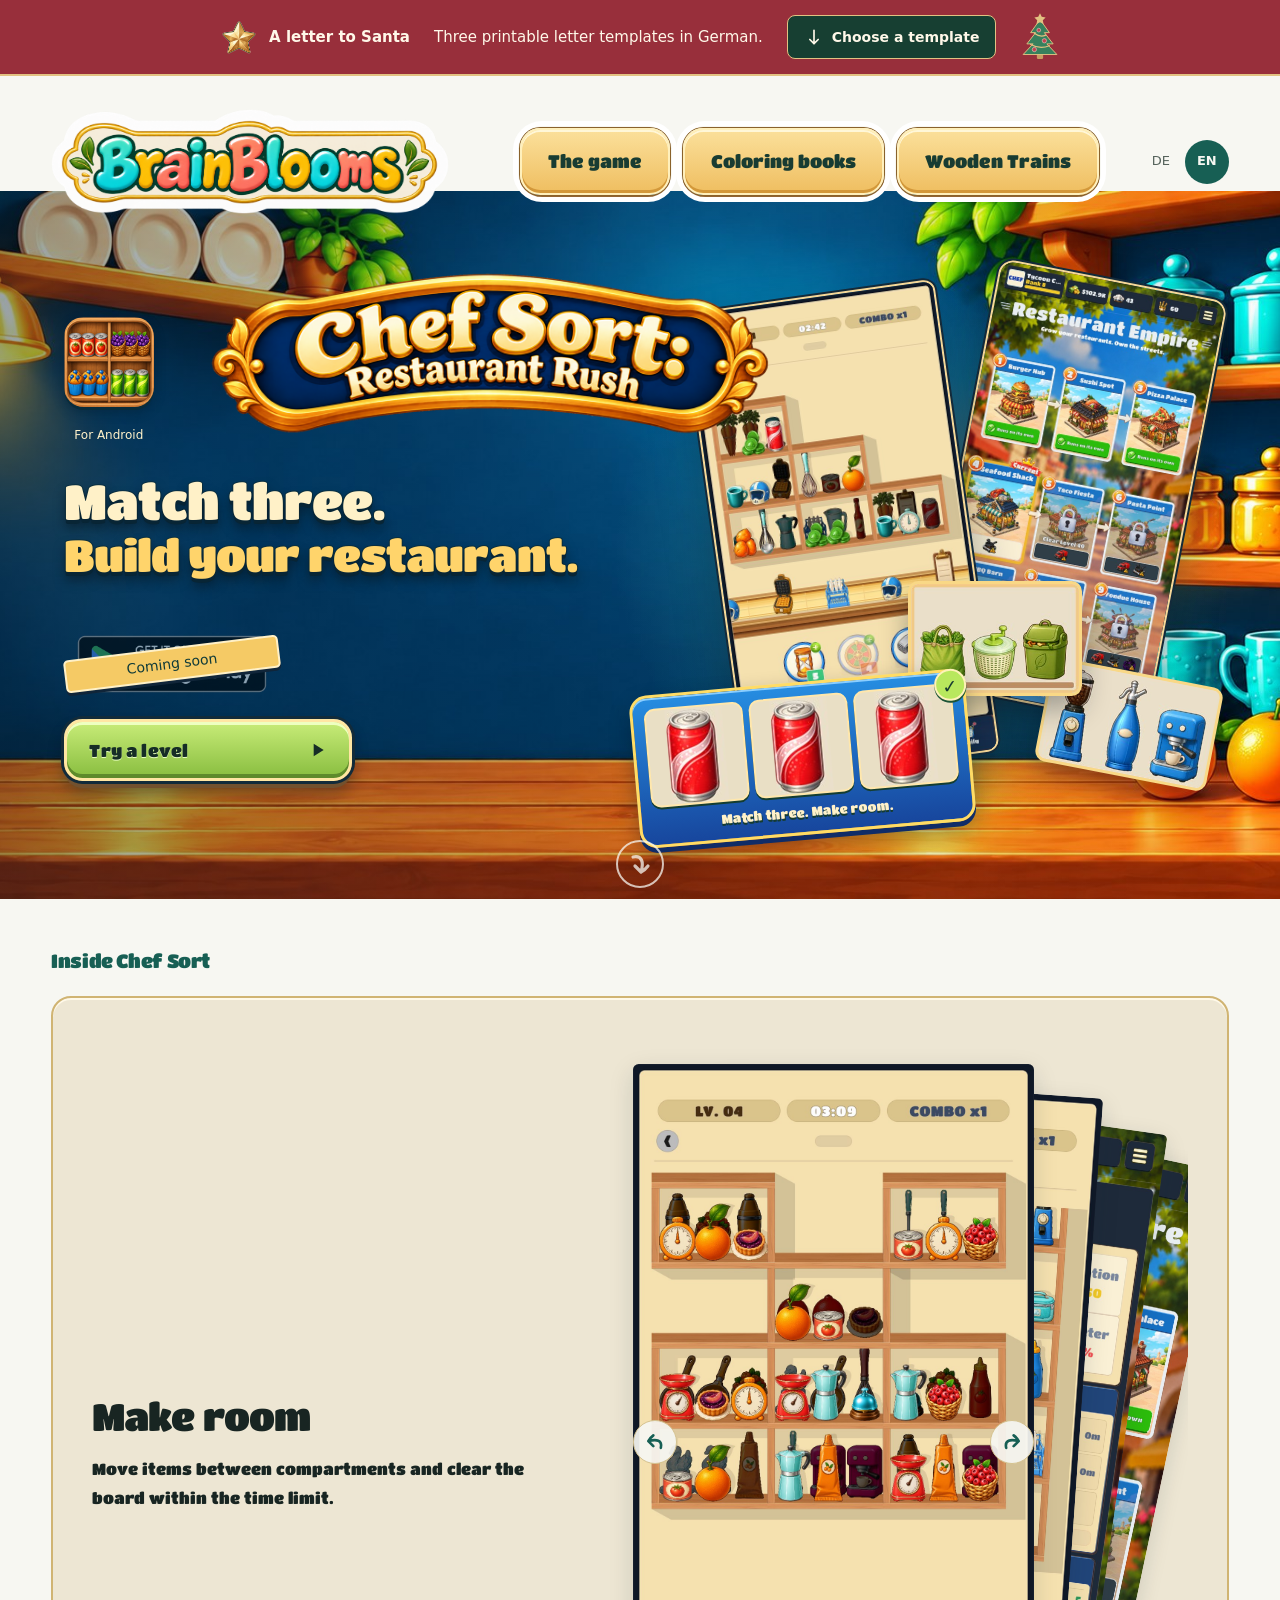
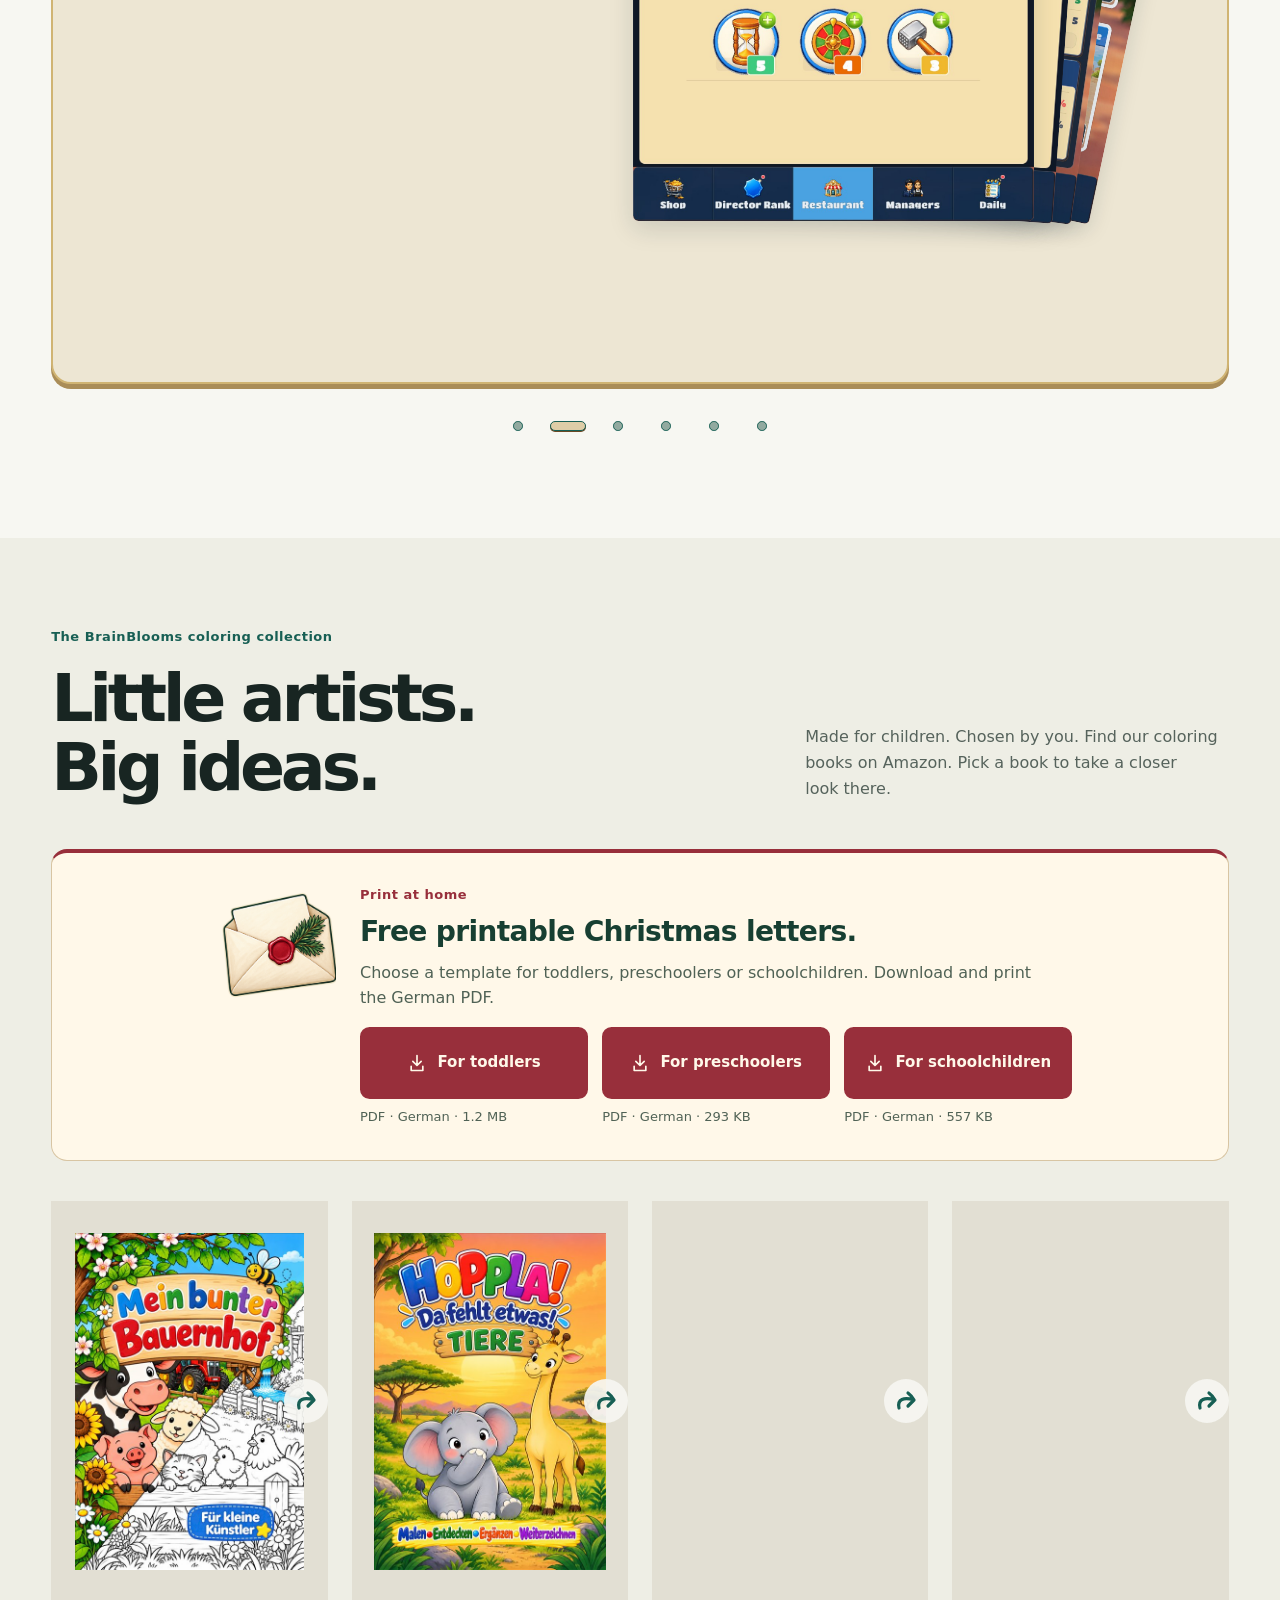
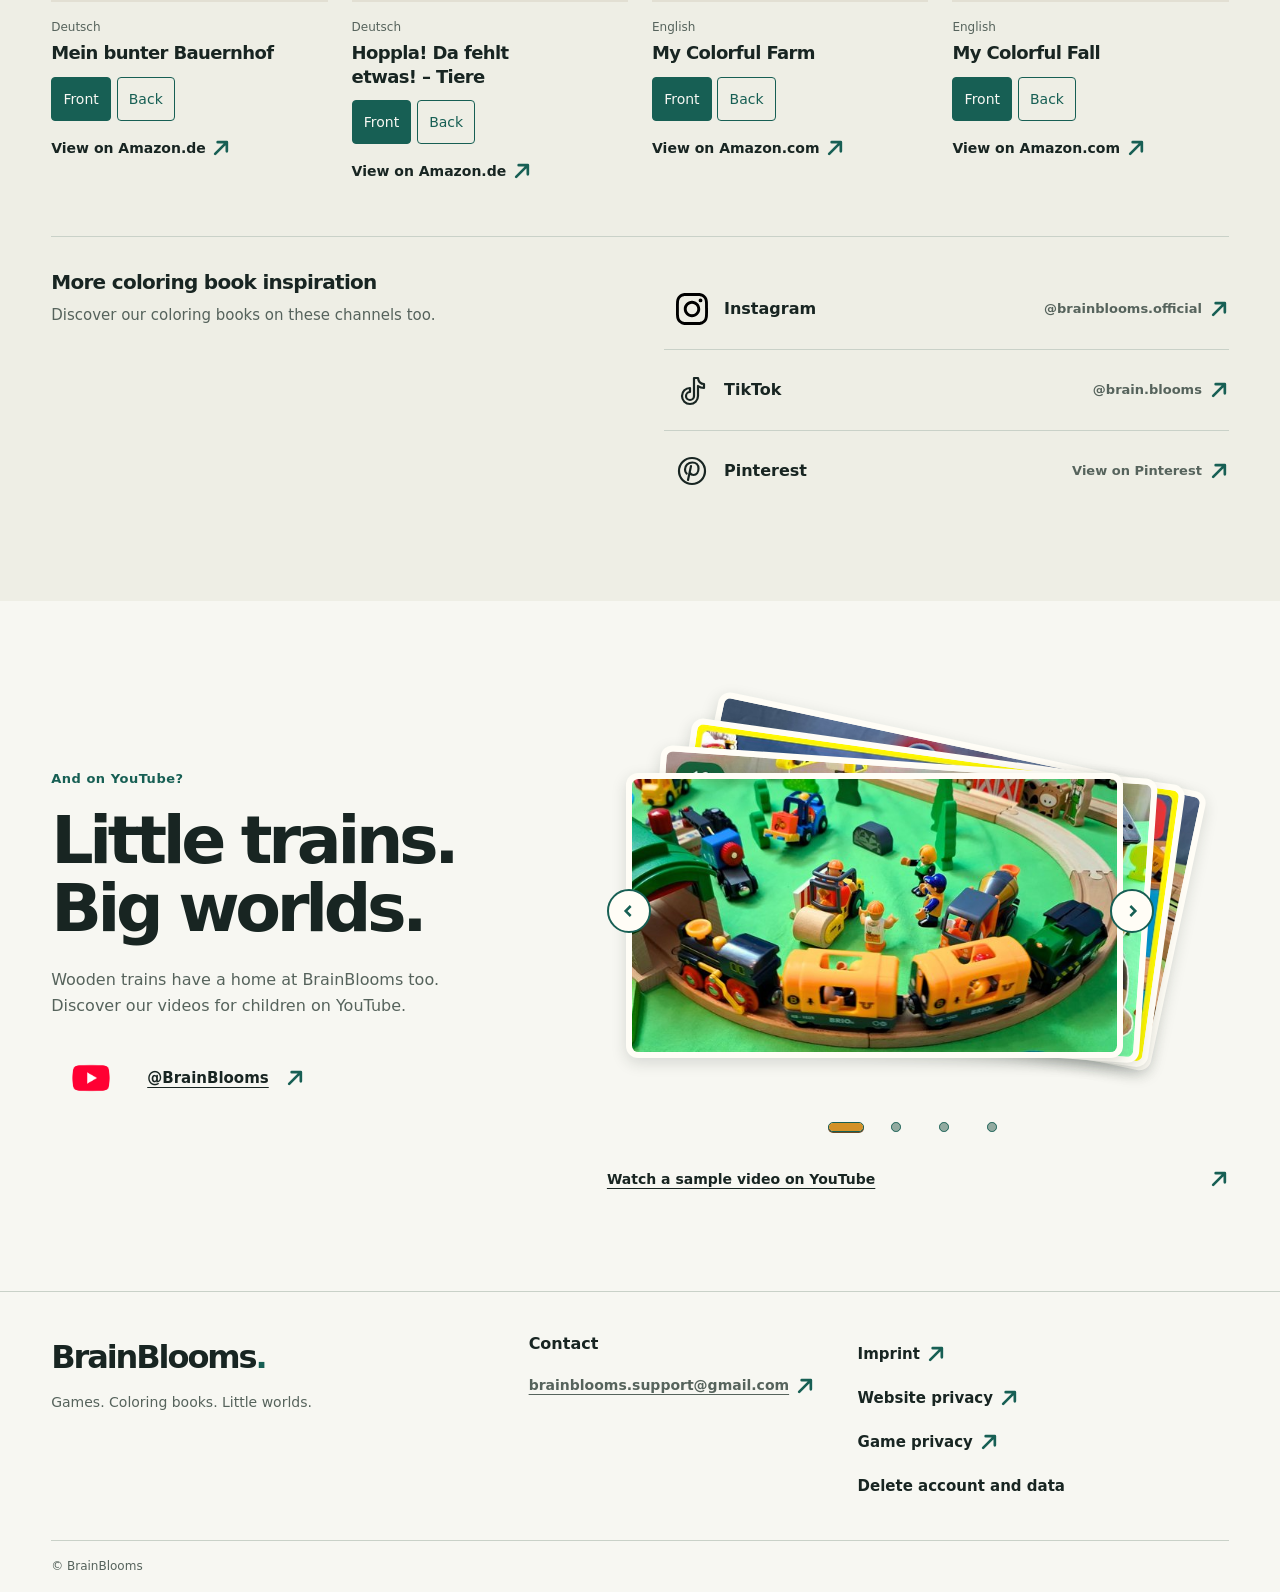
==== commit 6e92acf7: "Separate website and game privacy links in footer" ====
--- a/index.html
+++ b/index.html
@@ -6,7 +6,7 @@
   <meta name="description" content="BrainBlooms: Chef Sort: Restaurant Rush, Malbücher und Holzeisenbahnvideos.">
   <meta name="theme-color" content="#F7F7F2">
   <title>BrainBlooms – Spiele, Malbücher &amp; Videos</title>
-  <script src="site-assets/language-preference.js?v=6e4a8bb40b"></script><link rel="stylesheet" href="site-assets/style.css?v=4a80e70e13"><link rel="stylesheet" href="site-assets/game-showcase.css?v=e27983bac5"><link rel="stylesheet" href="site-assets/game-ui.css?v=8d82de65f2"><script src="site-assets/language.js?v=7a1a17b407" defer></script><script src="site-assets/books.js?v=111619b588" defer></script><script src="site-assets/game-images.js?v=b083ee1e19" defer></script><script src="site-assets/game-showcase.js?v=68bdd2a86f" defer></script>
+  <script src="site-assets/language-preference.js?v=6e4a8bb40b"></script><link rel="stylesheet" href="site-assets/style.css?v=4a80e70e13"><link rel="stylesheet" href="site-assets/game-showcase.css?v=e27983bac5"><link rel="stylesheet" href="site-assets/game-ui.css?v=8d82de65f2"><script src="site-assets/language.js?v=628a779cdf" defer></script><script src="site-assets/books.js?v=111619b588" defer></script><script src="site-assets/game-images.js?v=b083ee1e19" defer></script><script src="site-assets/game-showcase.js?v=68bdd2a86f" defer></script>
 
 
 <link rel="stylesheet" href="site-assets/youtube-fan.css?v=e4c23b05ac"><link rel="icon" href="site-assets/favicon.ico" sizes="any"><link rel="icon" type="image/png" sizes="32x32" href="site-assets/images/chef-sort-app-icon-32.png"><link rel="icon" type="image/png" sizes="48x48" href="site-assets/images/chef-sort-app-icon-48.png"><link rel="apple-touch-icon" sizes="180x180" href="site-assets/images/chef-sort-app-icon-180.png"><meta property="og:type" content="website"><meta property="og:title" content="BrainBlooms - Chef Sort: Restaurant Rush"><meta property="og:url" content="https://brainblooms.de/"><meta property="og:image" content="https://brainblooms.de/site-assets/images/chef-sort-app-icon-512.png"><meta property="og:image:width" content="512"><meta property="og:image:height" content="512"><meta property="og:image:alt" content="Chef Sort: Restaurant Rush - App-Symbol"><link rel="canonical" href="https://brainblooms.de/"><link rel="stylesheet" href="site-assets/downloads.css?v=f0298f9eb5"></head>
@@ -83,7 +83,7 @@
     </section>
   <dialog class="book-dialog" id="book-dialog" aria-labelledby="book-dialog-title"><h2 class="sr-only" id="book-dialog-title"></h2><div class="book-dialog-dismiss"><button type="button" id="book-dialog-close" aria-label="Großansicht schließen" data-label-de="Großansicht schließen" data-label-en="Close enlarged view" title="Schließen" data-title-de="Schließen" data-title-en="Close"><svg class="icon" aria-hidden="true" focusable="false" xmlns="http://www.w3.org/2000/svg" viewBox="0 0 24 24" fill="none" stroke="currentColor" stroke-width="3.2" stroke-linecap="round" stroke-linejoin="round"><path d="M5 5C8 6 15 18 19 19M19 5C15 7 9 17 5 19"/></svg></button></div><div class="book-dialog-gallery"><div class="book-dialog-image" id="book-dialog-image"></div><button type="button" class="book-image-arrow is-prev" data-dialog-step="-1" aria-label="Vorherige Buchansicht" data-label-de="Vorherige Buchansicht" data-label-en="Previous cover view"><svg class="icon" aria-hidden="true" focusable="false" xmlns="http://www.w3.org/2000/svg" viewBox="0 0 24 24" fill="none" stroke="currentColor" stroke-width="3.2" stroke-linecap="round" stroke-linejoin="round"><path d="M5 19C14 21 16 14 13 4M7 10Q10 7 13 4Q17 6 20 10"/></svg></button><button type="button" class="book-image-arrow is-next" data-dialog-step="1" aria-label="Nächste Buchansicht" data-label-de="Nächste Buchansicht" data-label-en="Next cover view"><svg class="icon" aria-hidden="true" focusable="false" xmlns="http://www.w3.org/2000/svg" viewBox="0 0 24 24" fill="none" stroke="currentColor" stroke-width="3.2" stroke-linecap="round" stroke-linejoin="round"><path d="M5 19C14 21 16 14 13 4M7 10Q10 7 13 4Q17 6 20 10"/></svg></button></div><p id="book-dialog-status" class="sr-only" role="status"></p></dialog>
   <dialog class="book-dialog" id="game-dialog" aria-labelledby="game-dialog-title"><h2 class="sr-only" id="game-dialog-title"></h2><div class="book-dialog-dismiss"><button type="button" id="game-dialog-close" aria-label="Grossansicht schliessen" data-label-de="Grossansicht schliessen" data-label-en="Close enlarged view"><svg class="icon" aria-hidden="true" focusable="false" xmlns="http://www.w3.org/2000/svg" viewBox="0 0 24 24" fill="none" stroke="currentColor" stroke-width="3.2" stroke-linecap="round" stroke-linejoin="round"><path d="M5 5C8 6 15 18 19 19M19 5C15 7 9 17 5 19"/></svg></button></div><div class="book-dialog-image" id="game-dialog-image"></div></dialog></main>
-  <footer class="site-footer"><div class="wrap"><div class="footer-inner"><div><a class="wordmark" href="#anfang">BrainBlooms<span aria-hidden="true">.</span></a><p><span data-lang="de">Spiele. Malbücher. Kleine Welten.</span><span data-lang="en" lang="en" hidden>Games. Coloring books. Little worlds.</span></p></div><div class="contact-copy"><h2><span data-lang="de">Kontakt</span><span data-lang="en" lang="en" hidden>Contact</span></h2><p><a class="contact-email" href="mailto:brainblooms.support@gmail.com"><span>brainblooms.support@gmail.com</span><svg class="icon" aria-hidden="true" focusable="false" xmlns="http://www.w3.org/2000/svg" viewBox="0 0 24 24" fill="none" stroke="currentColor" stroke-width="3.2" stroke-linecap="round" stroke-linejoin="round"><path d="M5 19 19 5M8 5h11v11"/></svg></a></p></div><nav class="legal-nav" aria-label="Rechtliche Informationen" data-label-de="Rechtliche Informationen" data-label-en="Legal information"><a href="impressum/"><span data-lang="de">Impressum</span><span data-lang="en" lang="en" hidden>Imprint</span><svg class="icon" aria-hidden="true" focusable="false" xmlns="http://www.w3.org/2000/svg" viewBox="0 0 24 24" fill="none" stroke="currentColor" stroke-width="3.2" stroke-linecap="round" stroke-linejoin="round"><path d="M5 19 19 5M8 5h11v11"/></svg></a><a href="datenschutz-website/"><span data-lang="de">Datenschutz</span><span data-lang="en" lang="en" hidden>Privacy</span><svg class="icon" aria-hidden="true" focusable="false" xmlns="http://www.w3.org/2000/svg" viewBox="0 0 24 24" fill="none" stroke="currentColor" stroke-width="3.2" stroke-linecap="round" stroke-linejoin="round"><path d="M5 19 19 5M8 5h11v11"/></svg></a><!-- account-deletion-published:start --><a href="daten-loeschen/" data-lang="de">Konto und Daten löschen</a><a href="delete-data/" data-lang="en" lang="en" hidden>Delete account and data</a><!-- account-deletion-published:end --></nav></div><div class="footer-bottom" id="seitenende"><p>© BrainBlooms</p></div></div></footer>
+  <footer class="site-footer"><div class="wrap"><div class="footer-inner"><div><a class="wordmark" href="#anfang">BrainBlooms<span aria-hidden="true">.</span></a><p><span data-lang="de">Spiele. Malbücher. Kleine Welten.</span><span data-lang="en" lang="en" hidden>Games. Coloring books. Little worlds.</span></p></div><div class="contact-copy"><h2><span data-lang="de">Kontakt</span><span data-lang="en" lang="en" hidden>Contact</span></h2><p><a class="contact-email" href="mailto:brainblooms.support@gmail.com"><span>brainblooms.support@gmail.com</span><svg class="icon" aria-hidden="true" focusable="false" xmlns="http://www.w3.org/2000/svg" viewBox="0 0 24 24" fill="none" stroke="currentColor" stroke-width="3.2" stroke-linecap="round" stroke-linejoin="round"><path d="M5 19 19 5M8 5h11v11"/></svg></a></p></div><nav class="legal-nav" aria-label="Rechtliche Informationen" data-label-de="Rechtliche Informationen" data-label-en="Legal information"><a href="impressum/?lang=de" data-href-de="impressum/?lang=de" data-href-en="impressum/?lang=en"><span data-lang="de">Impressum</span><span data-lang="en" lang="en" hidden>Imprint</span><svg class="icon" aria-hidden="true" focusable="false" xmlns="http://www.w3.org/2000/svg" viewBox="0 0 24 24" fill="none" stroke="currentColor" stroke-width="3.2" stroke-linecap="round" stroke-linejoin="round"><path d="M5 19 19 5M8 5h11v11"/></svg></a><a href="datenschutz-website/?lang=de" data-href-de="datenschutz-website/?lang=de" data-href-en="datenschutz-website/?lang=en"><span data-lang="de">Datenschutzerklärung Website</span><span data-lang="en" lang="en" hidden>Website privacy</span><svg class="icon" aria-hidden="true" focusable="false" xmlns="http://www.w3.org/2000/svg" viewBox="0 0 24 24" fill="none" stroke="currentColor" stroke-width="3.2" stroke-linecap="round" stroke-linejoin="round"><path d="M5 19 19 5M8 5h11v11"/></svg></a><a href="datenschutz/?lang=de" data-href-de="datenschutz/?lang=de" data-href-en="datenschutz/?lang=en"><span data-lang="de">Datenschutzerklärung Spiel</span><span data-lang="en" lang="en" hidden>Game privacy</span><svg class="icon" aria-hidden="true" focusable="false" xmlns="http://www.w3.org/2000/svg" viewBox="0 0 24 24" fill="none" stroke="currentColor" stroke-width="3.2" stroke-linecap="round" stroke-linejoin="round"><path d="M5 19 19 5M8 5h11v11"/></svg></a><!-- account-deletion-published:start --><a href="daten-loeschen/" data-lang="de">Konto und Daten löschen</a><a href="delete-data/" data-lang="en" lang="en" hidden>Delete account and data</a><!-- account-deletion-published:end --></nav></div><div class="footer-bottom" id="seitenende"><p>© BrainBlooms</p></div></div></footer>
   </div><!-- /preview-site -->
 <script src="site-assets/youtube-fan.js?v=dbdda00d60" defer></script><script type="module" src="site-assets/christmas-sprites.js?v=1"></script></body>
 </html>
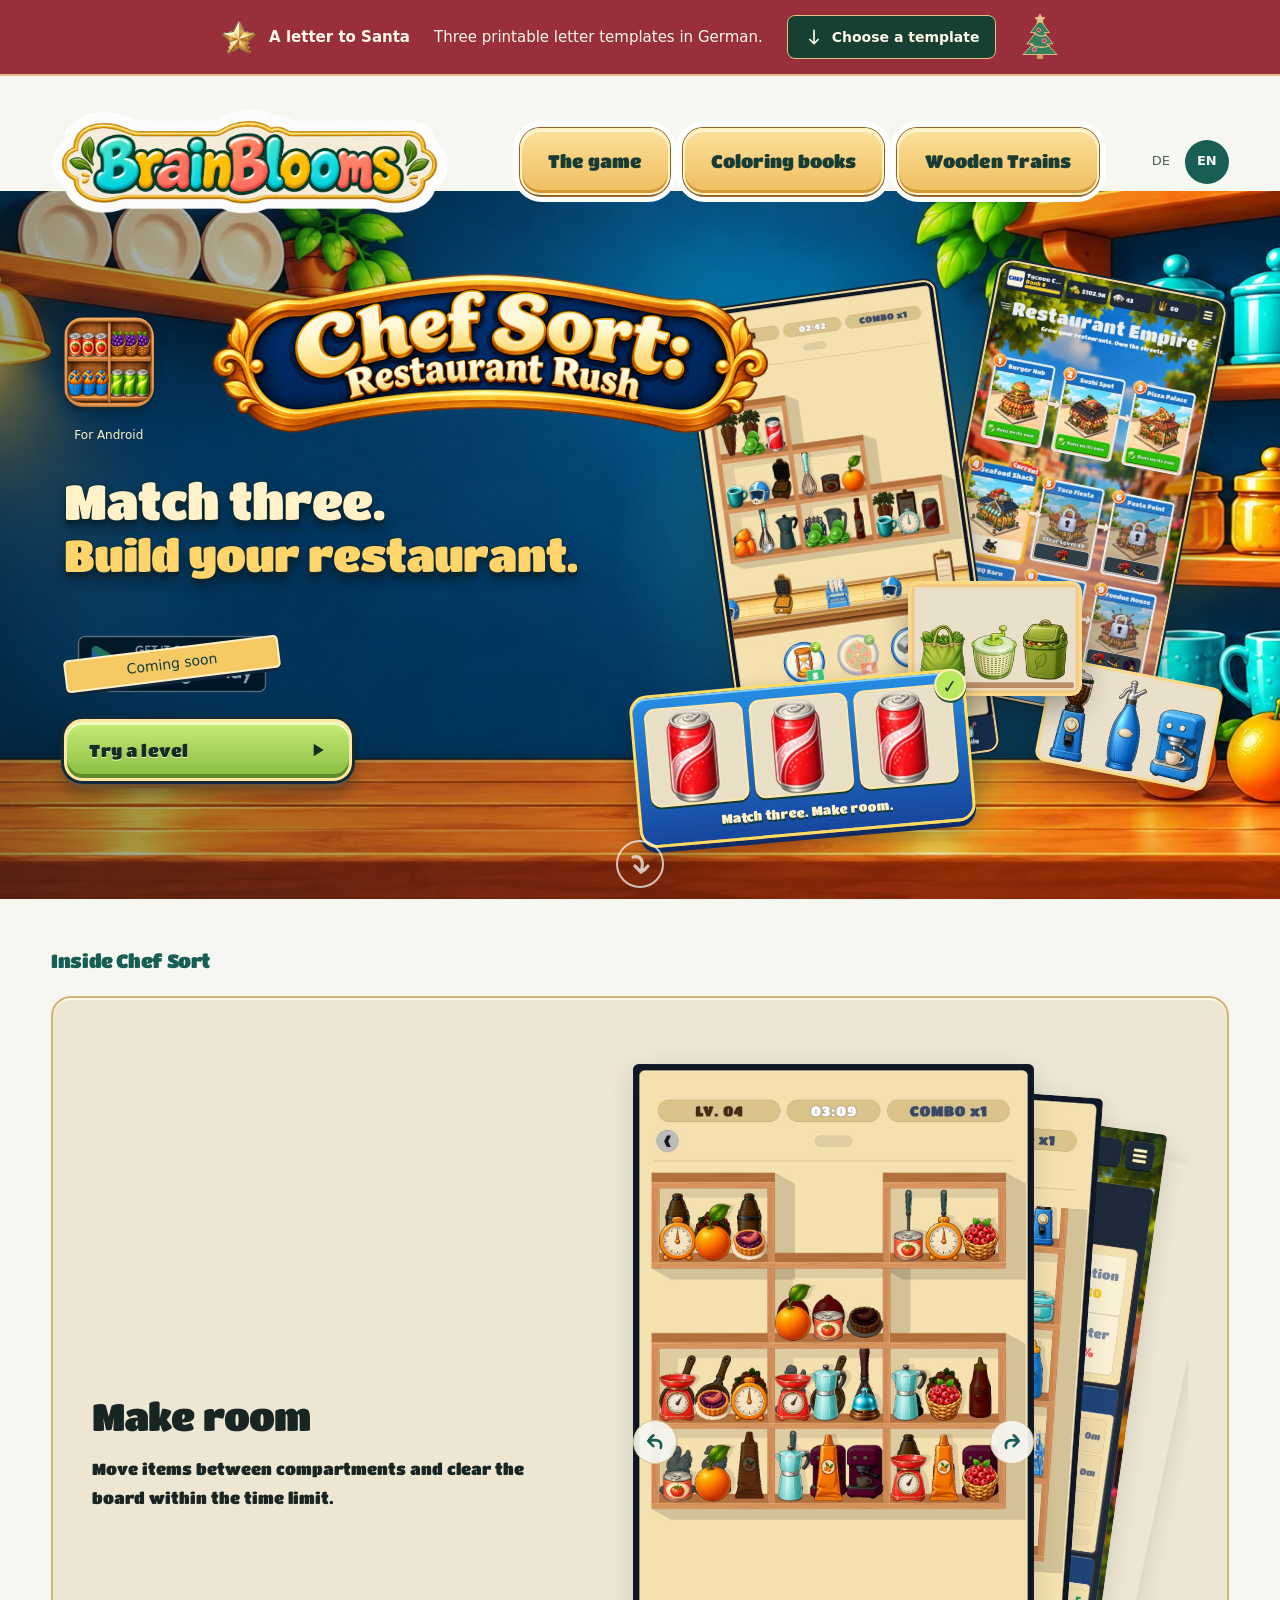
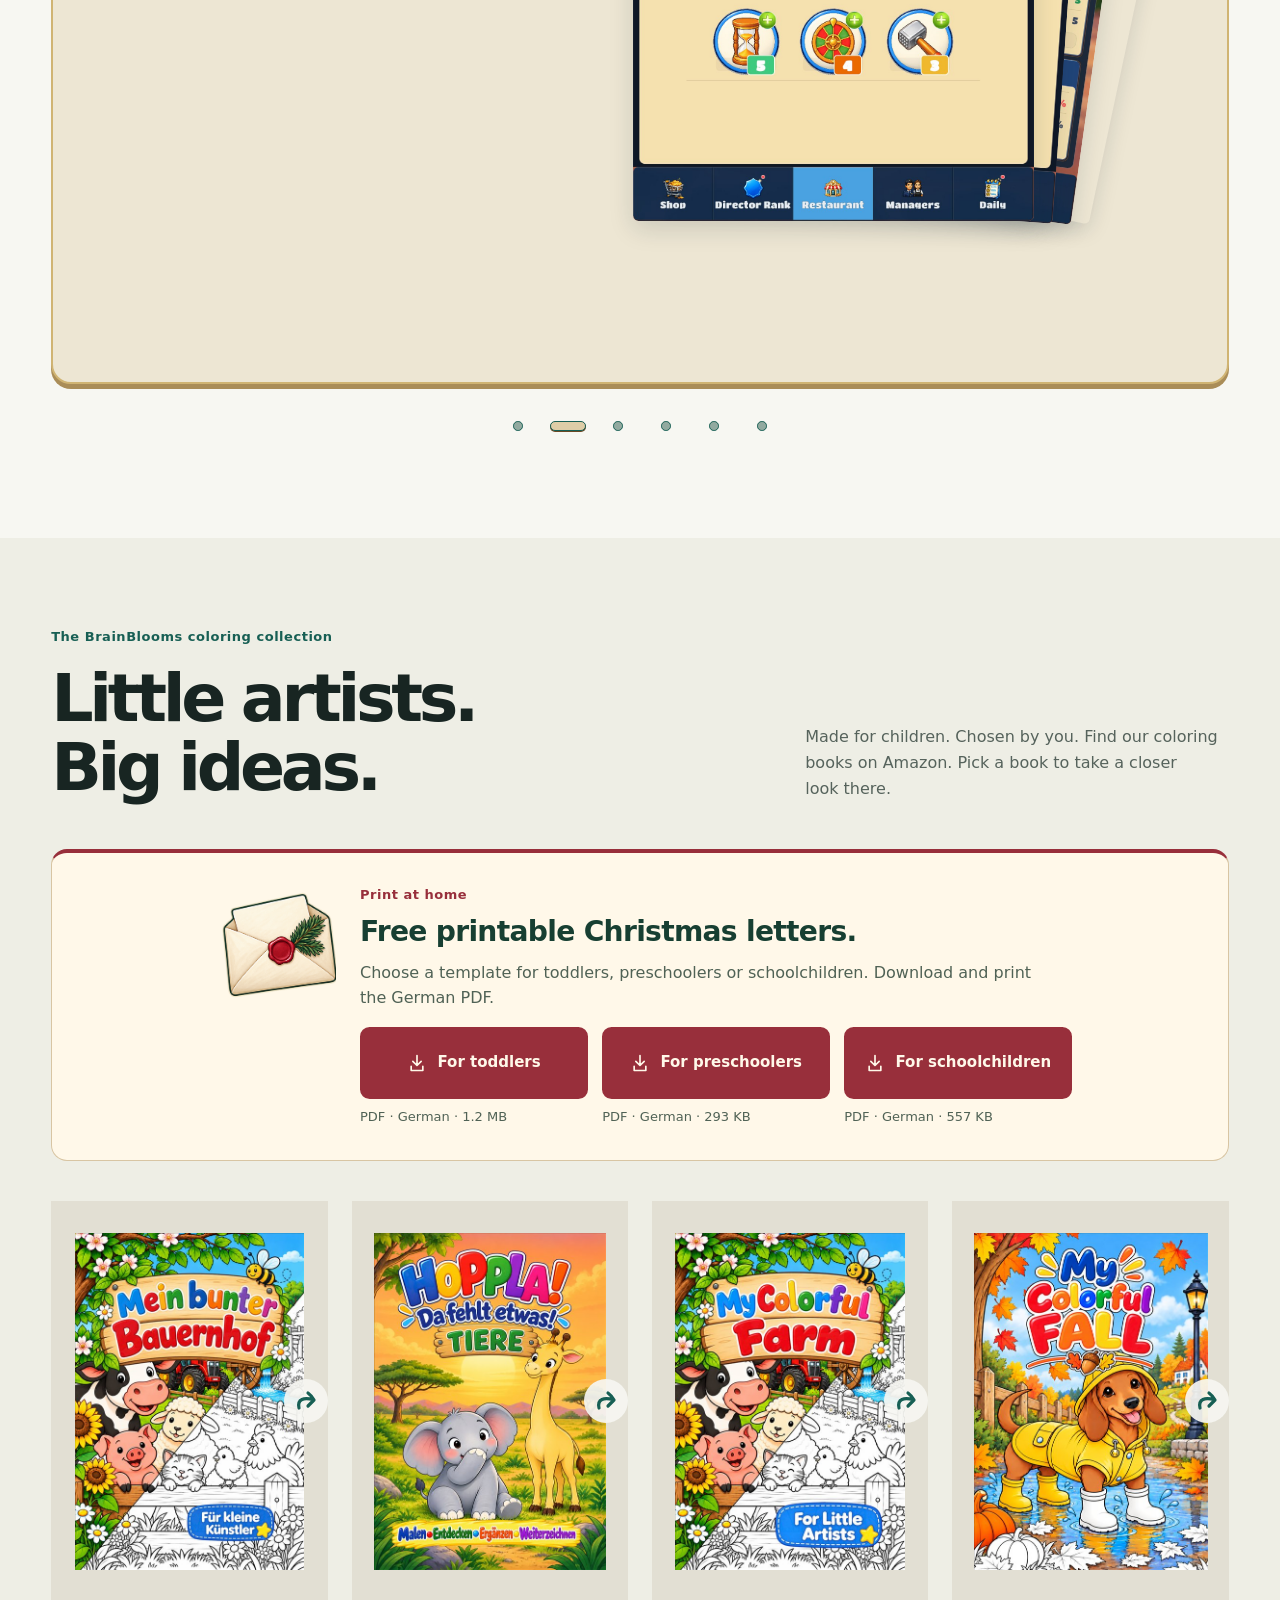
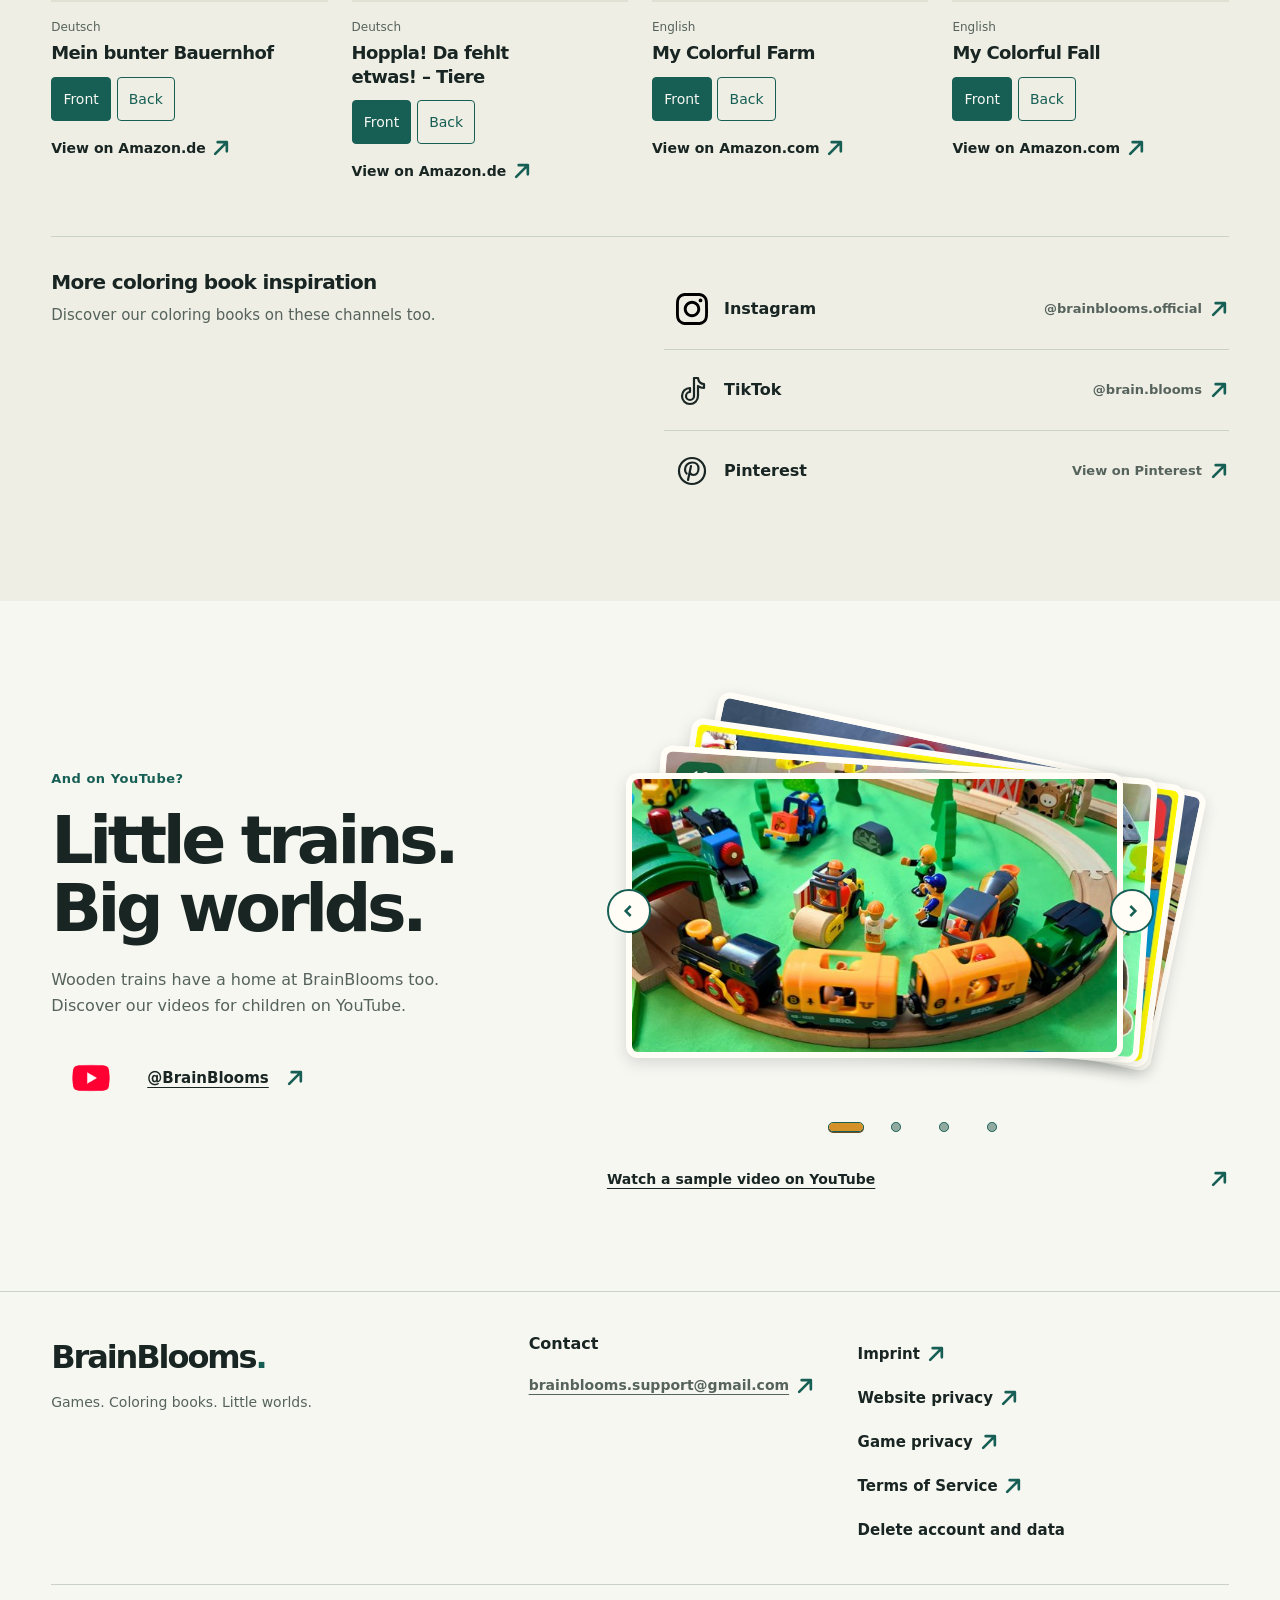
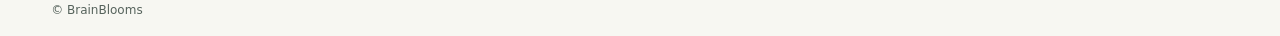
==== commit ae7c6dd6: "Update terms page with structured content and navigation links" ====
--- a/index.html
+++ b/index.html
@@ -83,7 +83,7 @@
     </section>
   <dialog class="book-dialog" id="book-dialog" aria-labelledby="book-dialog-title"><h2 class="sr-only" id="book-dialog-title"></h2><div class="book-dialog-dismiss"><button type="button" id="book-dialog-close" aria-label="Großansicht schließen" data-label-de="Großansicht schließen" data-label-en="Close enlarged view" title="Schließen" data-title-de="Schließen" data-title-en="Close"><svg class="icon" aria-hidden="true" focusable="false" xmlns="http://www.w3.org/2000/svg" viewBox="0 0 24 24" fill="none" stroke="currentColor" stroke-width="3.2" stroke-linecap="round" stroke-linejoin="round"><path d="M5 5C8 6 15 18 19 19M19 5C15 7 9 17 5 19"/></svg></button></div><div class="book-dialog-gallery"><div class="book-dialog-image" id="book-dialog-image"></div><button type="button" class="book-image-arrow is-prev" data-dialog-step="-1" aria-label="Vorherige Buchansicht" data-label-de="Vorherige Buchansicht" data-label-en="Previous cover view"><svg class="icon" aria-hidden="true" focusable="false" xmlns="http://www.w3.org/2000/svg" viewBox="0 0 24 24" fill="none" stroke="currentColor" stroke-width="3.2" stroke-linecap="round" stroke-linejoin="round"><path d="M5 19C14 21 16 14 13 4M7 10Q10 7 13 4Q17 6 20 10"/></svg></button><button type="button" class="book-image-arrow is-next" data-dialog-step="1" aria-label="Nächste Buchansicht" data-label-de="Nächste Buchansicht" data-label-en="Next cover view"><svg class="icon" aria-hidden="true" focusable="false" xmlns="http://www.w3.org/2000/svg" viewBox="0 0 24 24" fill="none" stroke="currentColor" stroke-width="3.2" stroke-linecap="round" stroke-linejoin="round"><path d="M5 19C14 21 16 14 13 4M7 10Q10 7 13 4Q17 6 20 10"/></svg></button></div><p id="book-dialog-status" class="sr-only" role="status"></p></dialog>
   <dialog class="book-dialog" id="game-dialog" aria-labelledby="game-dialog-title"><h2 class="sr-only" id="game-dialog-title"></h2><div class="book-dialog-dismiss"><button type="button" id="game-dialog-close" aria-label="Grossansicht schliessen" data-label-de="Grossansicht schliessen" data-label-en="Close enlarged view"><svg class="icon" aria-hidden="true" focusable="false" xmlns="http://www.w3.org/2000/svg" viewBox="0 0 24 24" fill="none" stroke="currentColor" stroke-width="3.2" stroke-linecap="round" stroke-linejoin="round"><path d="M5 5C8 6 15 18 19 19M19 5C15 7 9 17 5 19"/></svg></button></div><div class="book-dialog-image" id="game-dialog-image"></div></dialog></main>
-  <footer class="site-footer"><div class="wrap"><div class="footer-inner"><div><a class="wordmark" href="#anfang">BrainBlooms<span aria-hidden="true">.</span></a><p><span data-lang="de">Spiele. Malbücher. Kleine Welten.</span><span data-lang="en" lang="en" hidden>Games. Coloring books. Little worlds.</span></p></div><div class="contact-copy"><h2><span data-lang="de">Kontakt</span><span data-lang="en" lang="en" hidden>Contact</span></h2><p><a class="contact-email" href="mailto:brainblooms.support@gmail.com"><span>brainblooms.support@gmail.com</span><svg class="icon" aria-hidden="true" focusable="false" xmlns="http://www.w3.org/2000/svg" viewBox="0 0 24 24" fill="none" stroke="currentColor" stroke-width="3.2" stroke-linecap="round" stroke-linejoin="round"><path d="M5 19 19 5M8 5h11v11"/></svg></a></p></div><nav class="legal-nav" aria-label="Rechtliche Informationen" data-label-de="Rechtliche Informationen" data-label-en="Legal information"><a href="impressum/?lang=de" data-href-de="impressum/?lang=de" data-href-en="impressum/?lang=en"><span data-lang="de">Impressum</span><span data-lang="en" lang="en" hidden>Imprint</span><svg class="icon" aria-hidden="true" focusable="false" xmlns="http://www.w3.org/2000/svg" viewBox="0 0 24 24" fill="none" stroke="currentColor" stroke-width="3.2" stroke-linecap="round" stroke-linejoin="round"><path d="M5 19 19 5M8 5h11v11"/></svg></a><a href="datenschutz-website/?lang=de" data-href-de="datenschutz-website/?lang=de" data-href-en="datenschutz-website/?lang=en"><span data-lang="de">Datenschutzerklärung Website</span><span data-lang="en" lang="en" hidden>Website privacy</span><svg class="icon" aria-hidden="true" focusable="false" xmlns="http://www.w3.org/2000/svg" viewBox="0 0 24 24" fill="none" stroke="currentColor" stroke-width="3.2" stroke-linecap="round" stroke-linejoin="round"><path d="M5 19 19 5M8 5h11v11"/></svg></a><a href="datenschutz/?lang=de" data-href-de="datenschutz/?lang=de" data-href-en="datenschutz/?lang=en"><span data-lang="de">Datenschutzerklärung Spiel</span><span data-lang="en" lang="en" hidden>Game privacy</span><svg class="icon" aria-hidden="true" focusable="false" xmlns="http://www.w3.org/2000/svg" viewBox="0 0 24 24" fill="none" stroke="currentColor" stroke-width="3.2" stroke-linecap="round" stroke-linejoin="round"><path d="M5 19 19 5M8 5h11v11"/></svg></a><!-- account-deletion-published:start --><a href="daten-loeschen/" data-lang="de">Konto und Daten löschen</a><a href="delete-data/" data-lang="en" lang="en" hidden>Delete account and data</a><!-- account-deletion-published:end --></nav></div><div class="footer-bottom" id="seitenende"><p>© BrainBlooms</p></div></div></footer>
+  <footer class="site-footer"><div class="wrap"><div class="footer-inner"><div><a class="wordmark" href="#anfang">BrainBlooms<span aria-hidden="true">.</span></a><p><span data-lang="de">Spiele. Malbücher. Kleine Welten.</span><span data-lang="en" lang="en" hidden>Games. Coloring books. Little worlds.</span></p></div><div class="contact-copy"><h2><span data-lang="de">Kontakt</span><span data-lang="en" lang="en" hidden>Contact</span></h2><p><a class="contact-email" href="mailto:brainblooms.support@gmail.com"><span>brainblooms.support@gmail.com</span><svg class="icon" aria-hidden="true" focusable="false" xmlns="http://www.w3.org/2000/svg" viewBox="0 0 24 24" fill="none" stroke="currentColor" stroke-width="3.2" stroke-linecap="round" stroke-linejoin="round"><path d="M5 19 19 5M8 5h11v11"/></svg></a></p></div><nav class="legal-nav" aria-label="Rechtliche Informationen" data-label-de="Rechtliche Informationen" data-label-en="Legal information"><a href="impressum/?lang=de" data-href-de="impressum/?lang=de" data-href-en="impressum/?lang=en"><span data-lang="de">Impressum</span><span data-lang="en" lang="en" hidden>Imprint</span><svg class="icon" aria-hidden="true" focusable="false" xmlns="http://www.w3.org/2000/svg" viewBox="0 0 24 24" fill="none" stroke="currentColor" stroke-width="3.2" stroke-linecap="round" stroke-linejoin="round"><path d="M5 19 19 5M8 5h11v11"/></svg></a><a href="datenschutz-website/?lang=de" data-href-de="datenschutz-website/?lang=de" data-href-en="datenschutz-website/?lang=en"><span data-lang="de">Datenschutzerklärung Website</span><span data-lang="en" lang="en" hidden>Website privacy</span><svg class="icon" aria-hidden="true" focusable="false" xmlns="http://www.w3.org/2000/svg" viewBox="0 0 24 24" fill="none" stroke="currentColor" stroke-width="3.2" stroke-linecap="round" stroke-linejoin="round"><path d="M5 19 19 5M8 5h11v11"/></svg></a><a href="datenschutz/?lang=de" data-href-de="datenschutz/?lang=de" data-href-en="datenschutz/?lang=en"><span data-lang="de">Datenschutzerklärung Spiel</span><span data-lang="en" lang="en" hidden>Game privacy</span><svg class="icon" aria-hidden="true" focusable="false" xmlns="http://www.w3.org/2000/svg" viewBox="0 0 24 24" fill="none" stroke="currentColor" stroke-width="3.2" stroke-linecap="round" stroke-linejoin="round"><path d="M5 19 19 5M8 5h11v11"/></svg></a><a href="terms/?lang=de" data-href-de="terms/?lang=de" data-href-en="terms/?lang=en"><span data-lang="de">Nutzungsbedingungen</span><span data-lang="en" lang="en" hidden>Terms of Service</span><svg class="icon" aria-hidden="true" focusable="false" xmlns="http://www.w3.org/2000/svg" viewBox="0 0 24 24" fill="none" stroke="currentColor" stroke-width="3.2" stroke-linecap="round" stroke-linejoin="round"><path d="M5 19 19 5M8 5h11v11"/></svg></a><!-- account-deletion-published:start --><a href="daten-loeschen/" data-lang="de">Konto und Daten löschen</a><a href="delete-data/" data-lang="en" lang="en" hidden>Delete account and data</a><!-- account-deletion-published:end --></nav></div><div class="footer-bottom" id="seitenende"><p>© BrainBlooms</p></div></div></footer>
   </div><!-- /preview-site -->
 <script src="site-assets/youtube-fan.js?v=dbdda00d60" defer></script><script type="module" src="site-assets/christmas-sprites.js?v=1"></script></body>
 </html>
